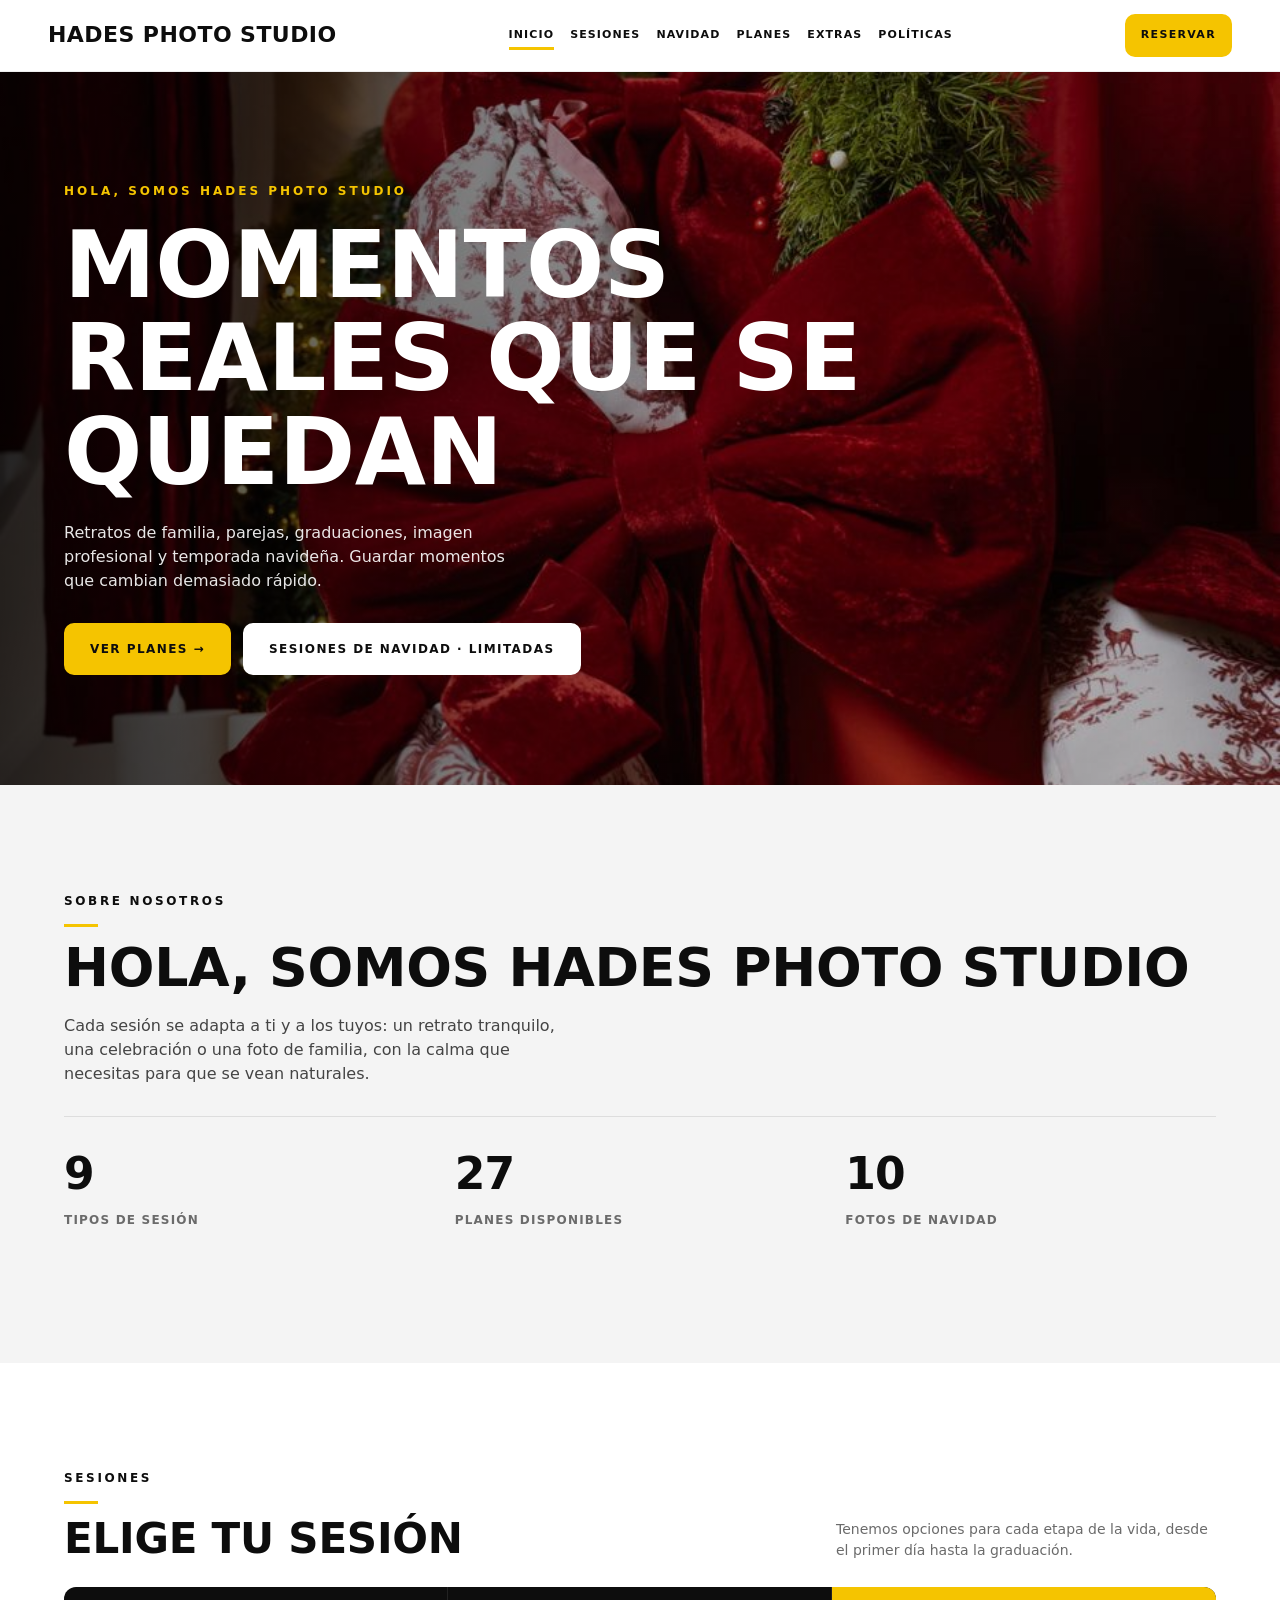
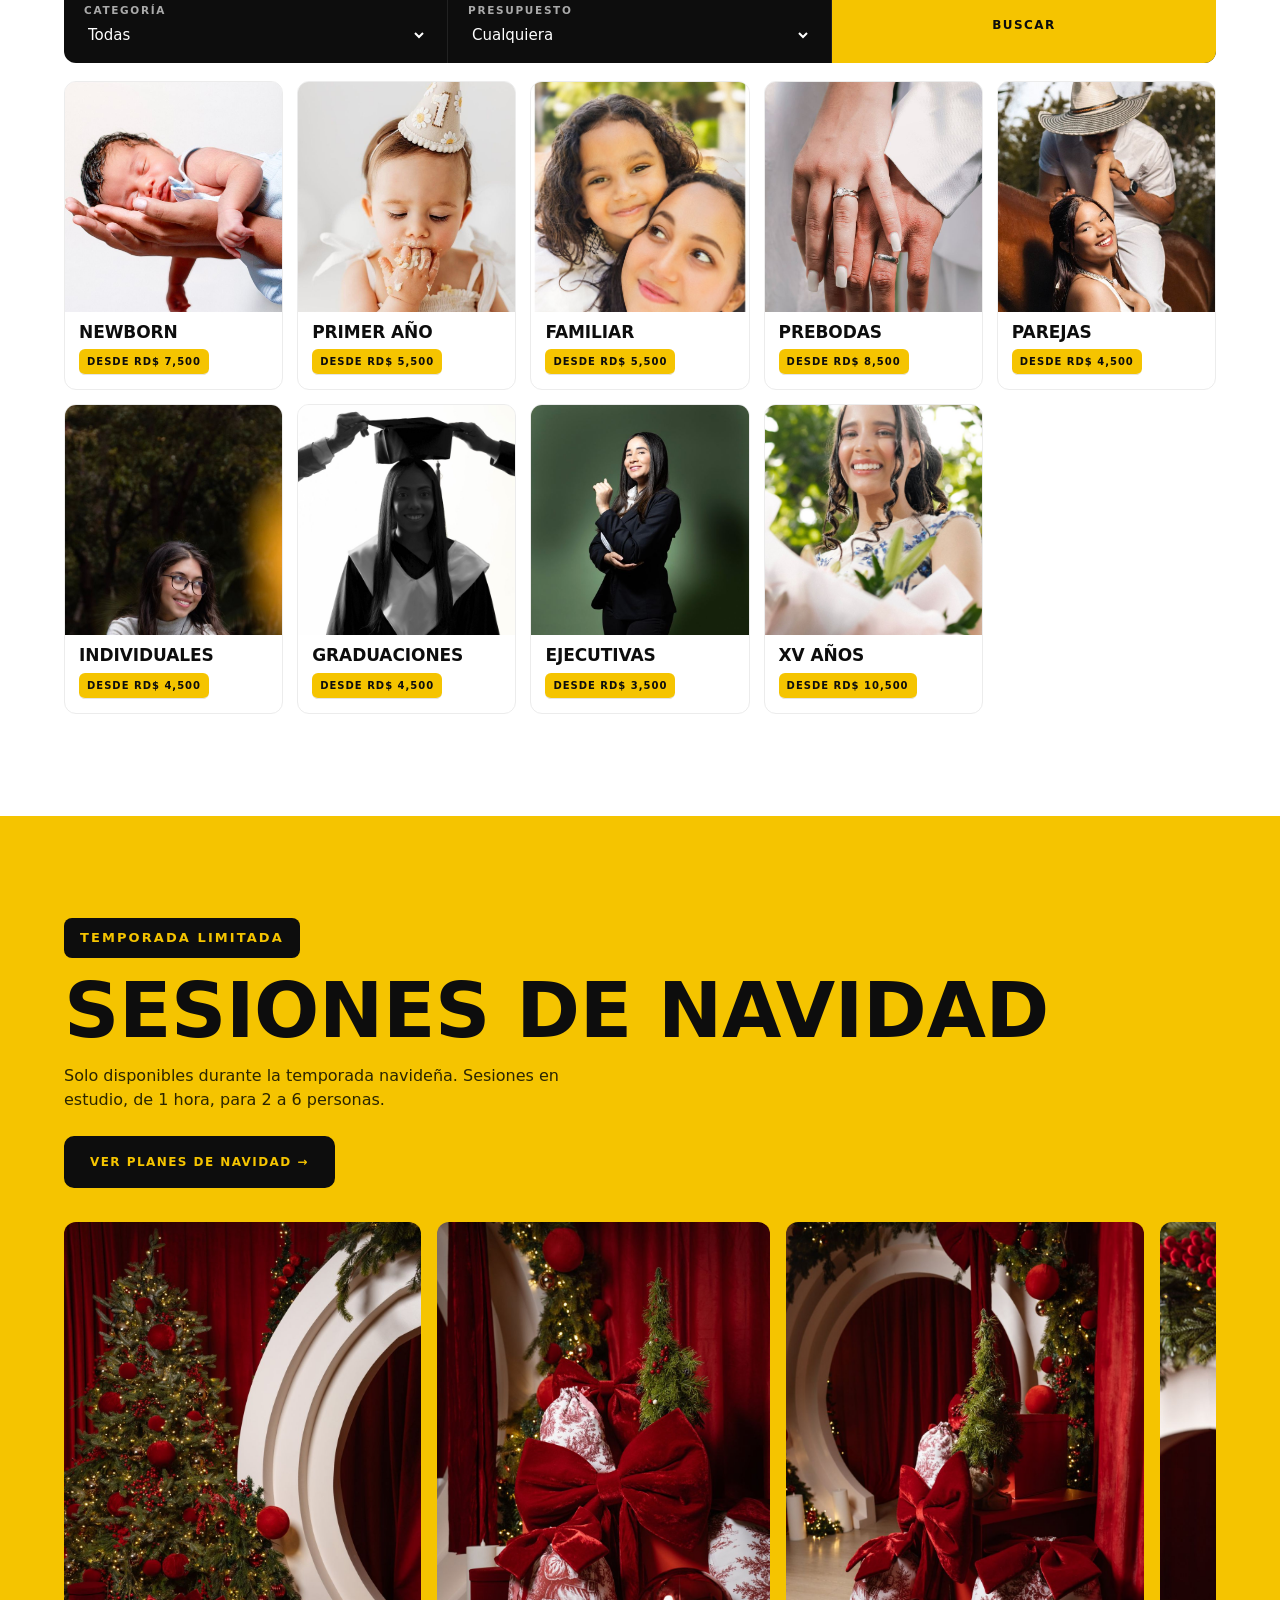
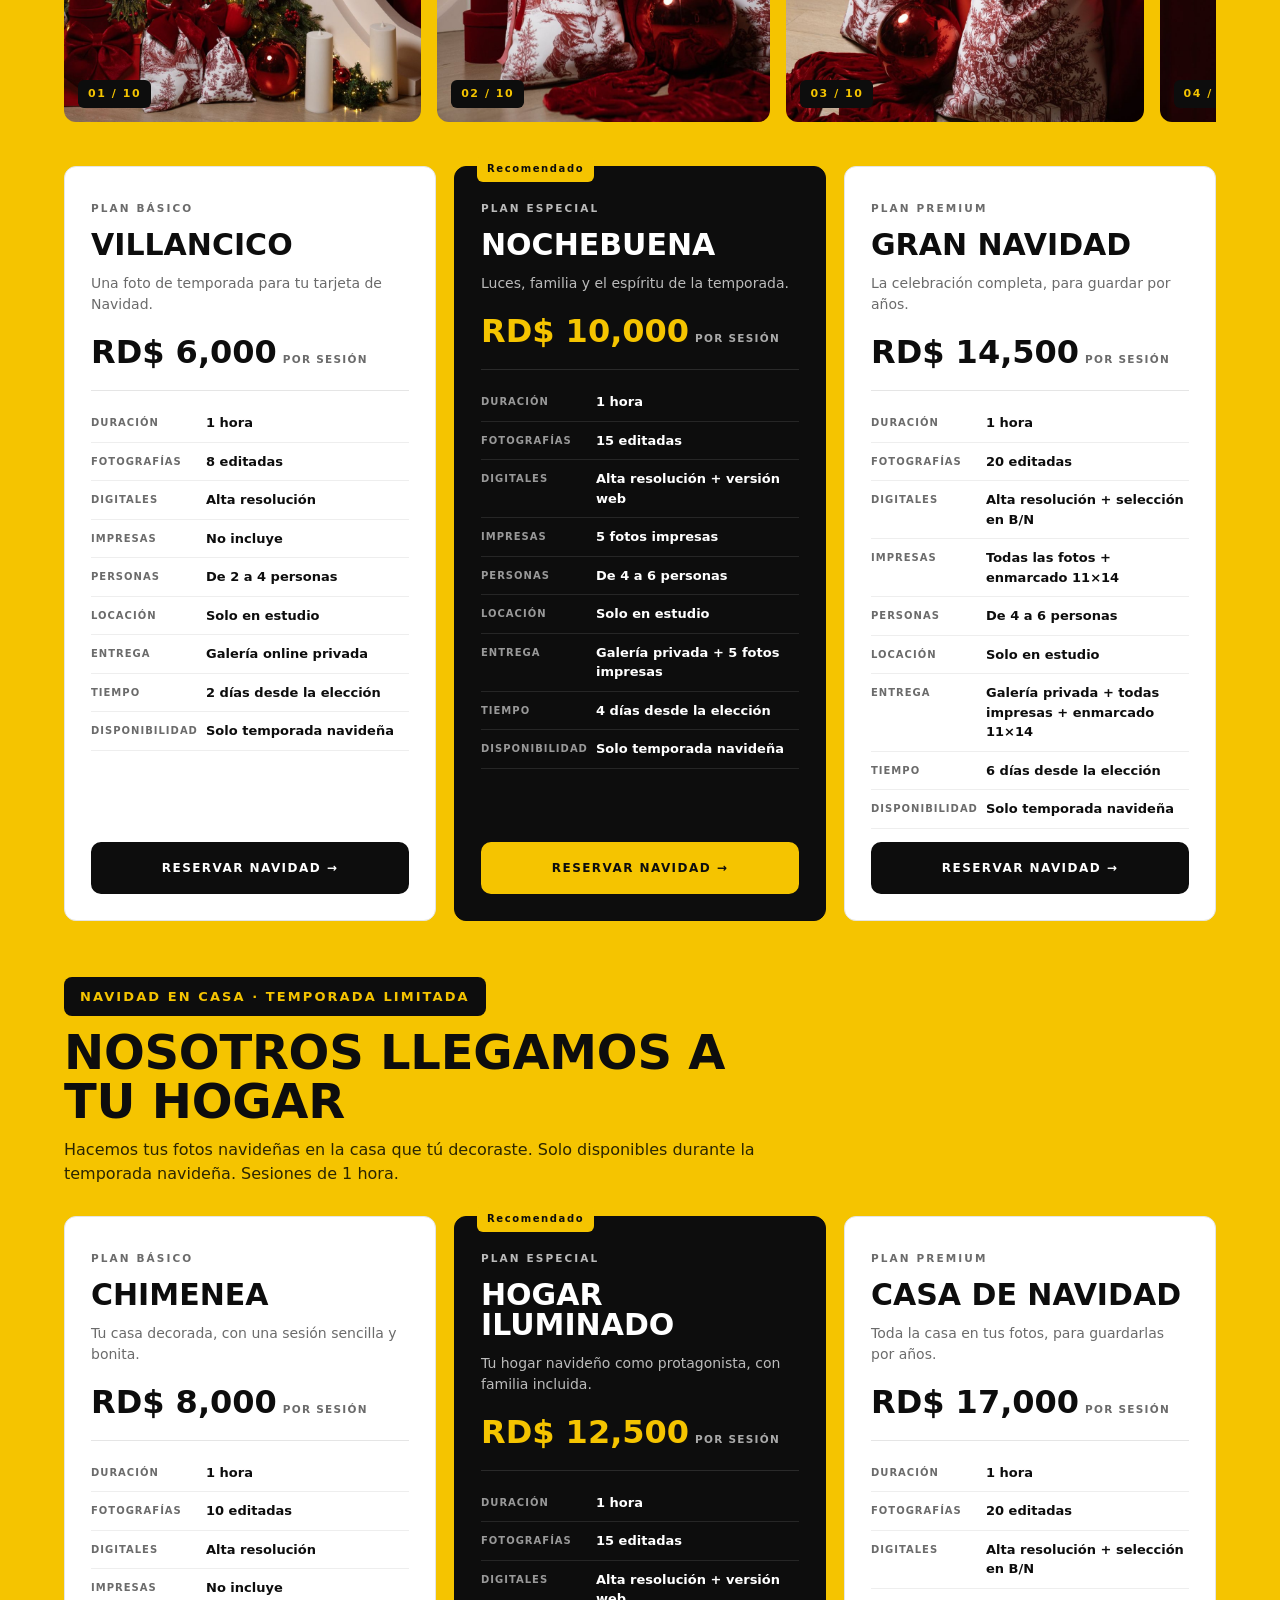
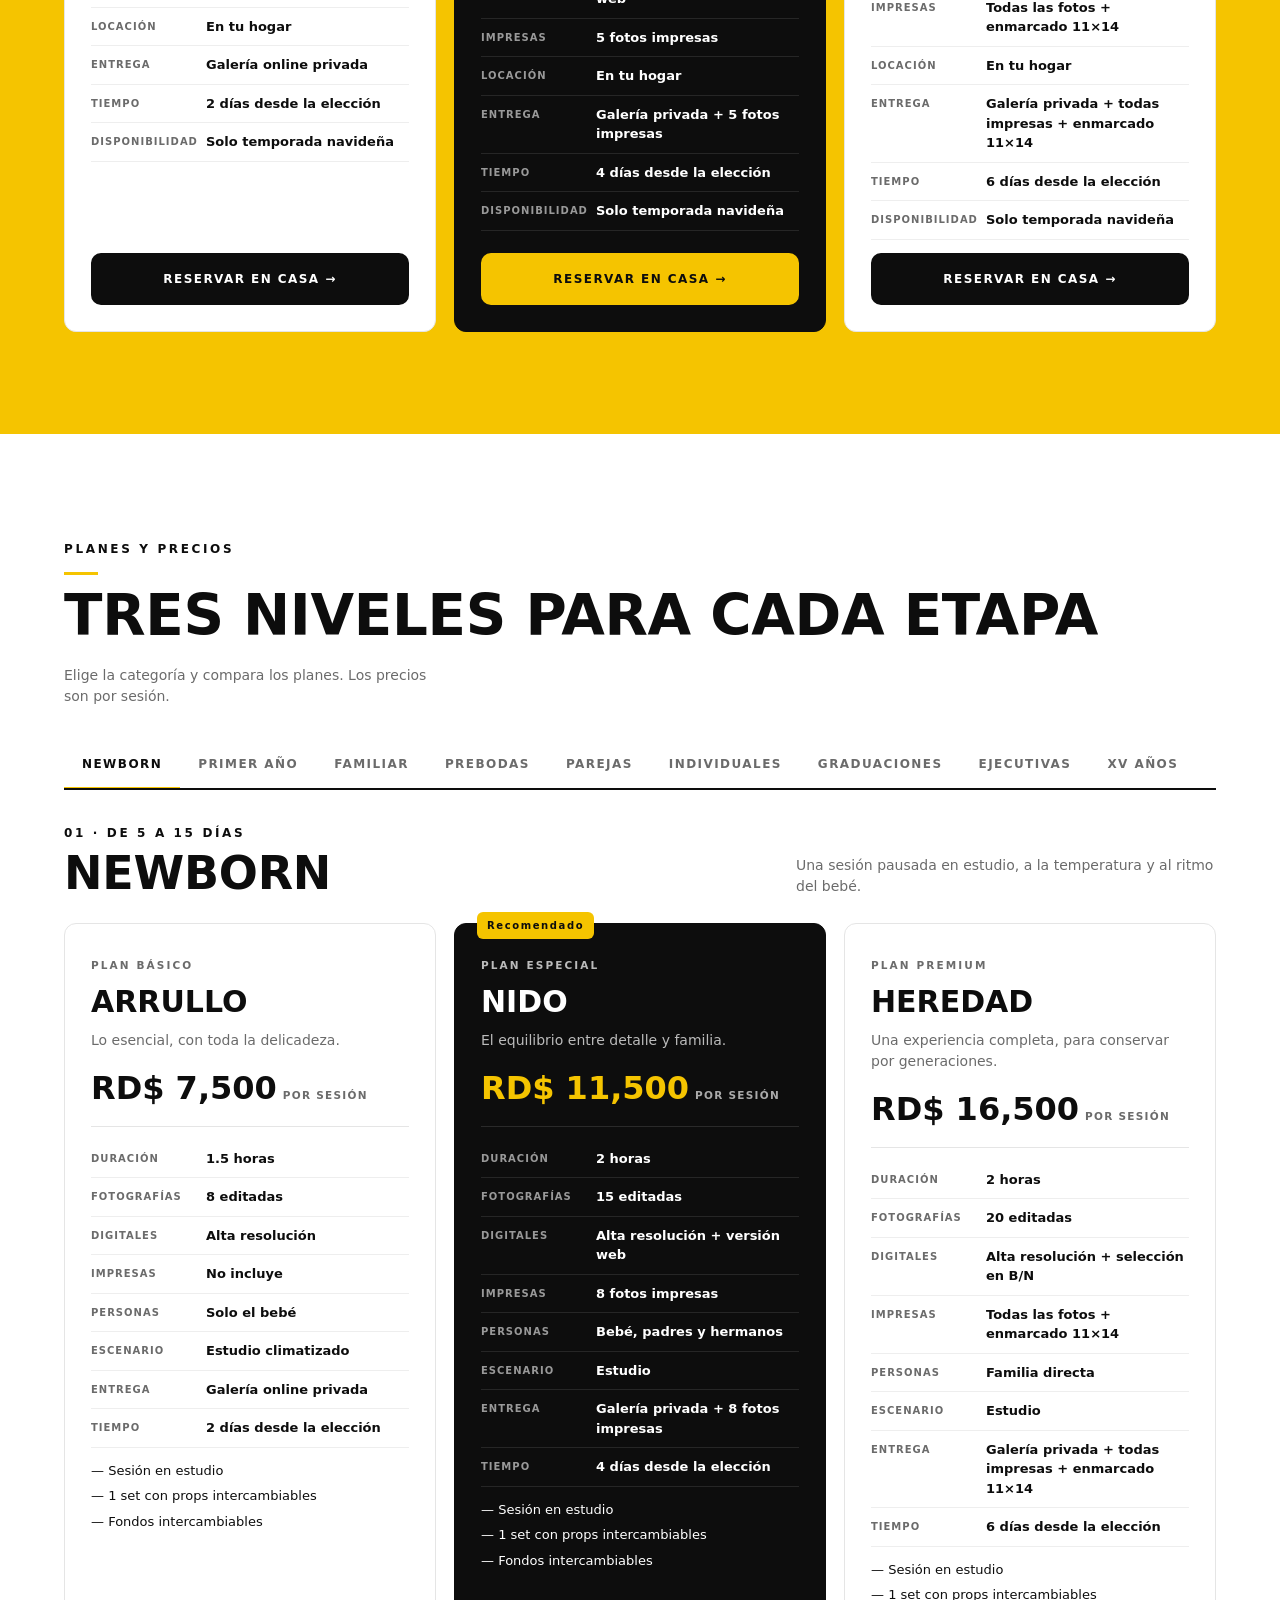
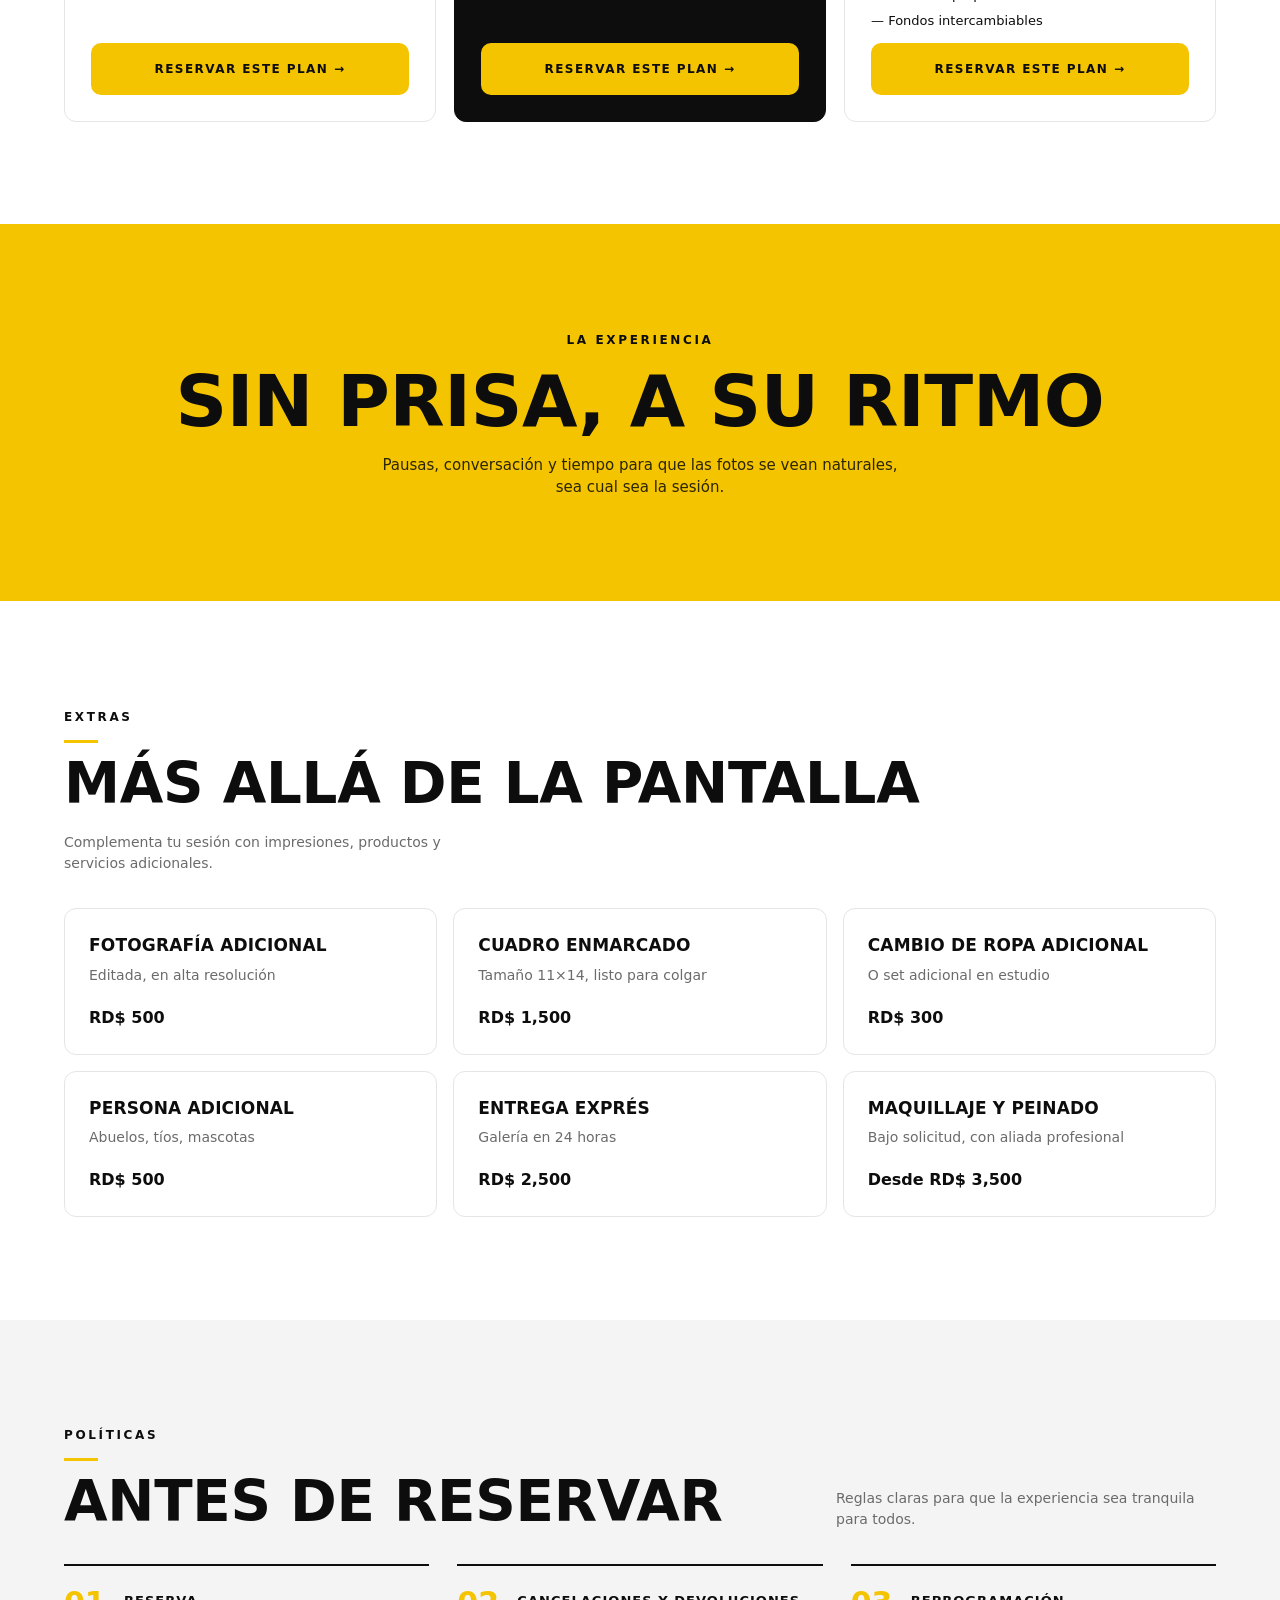
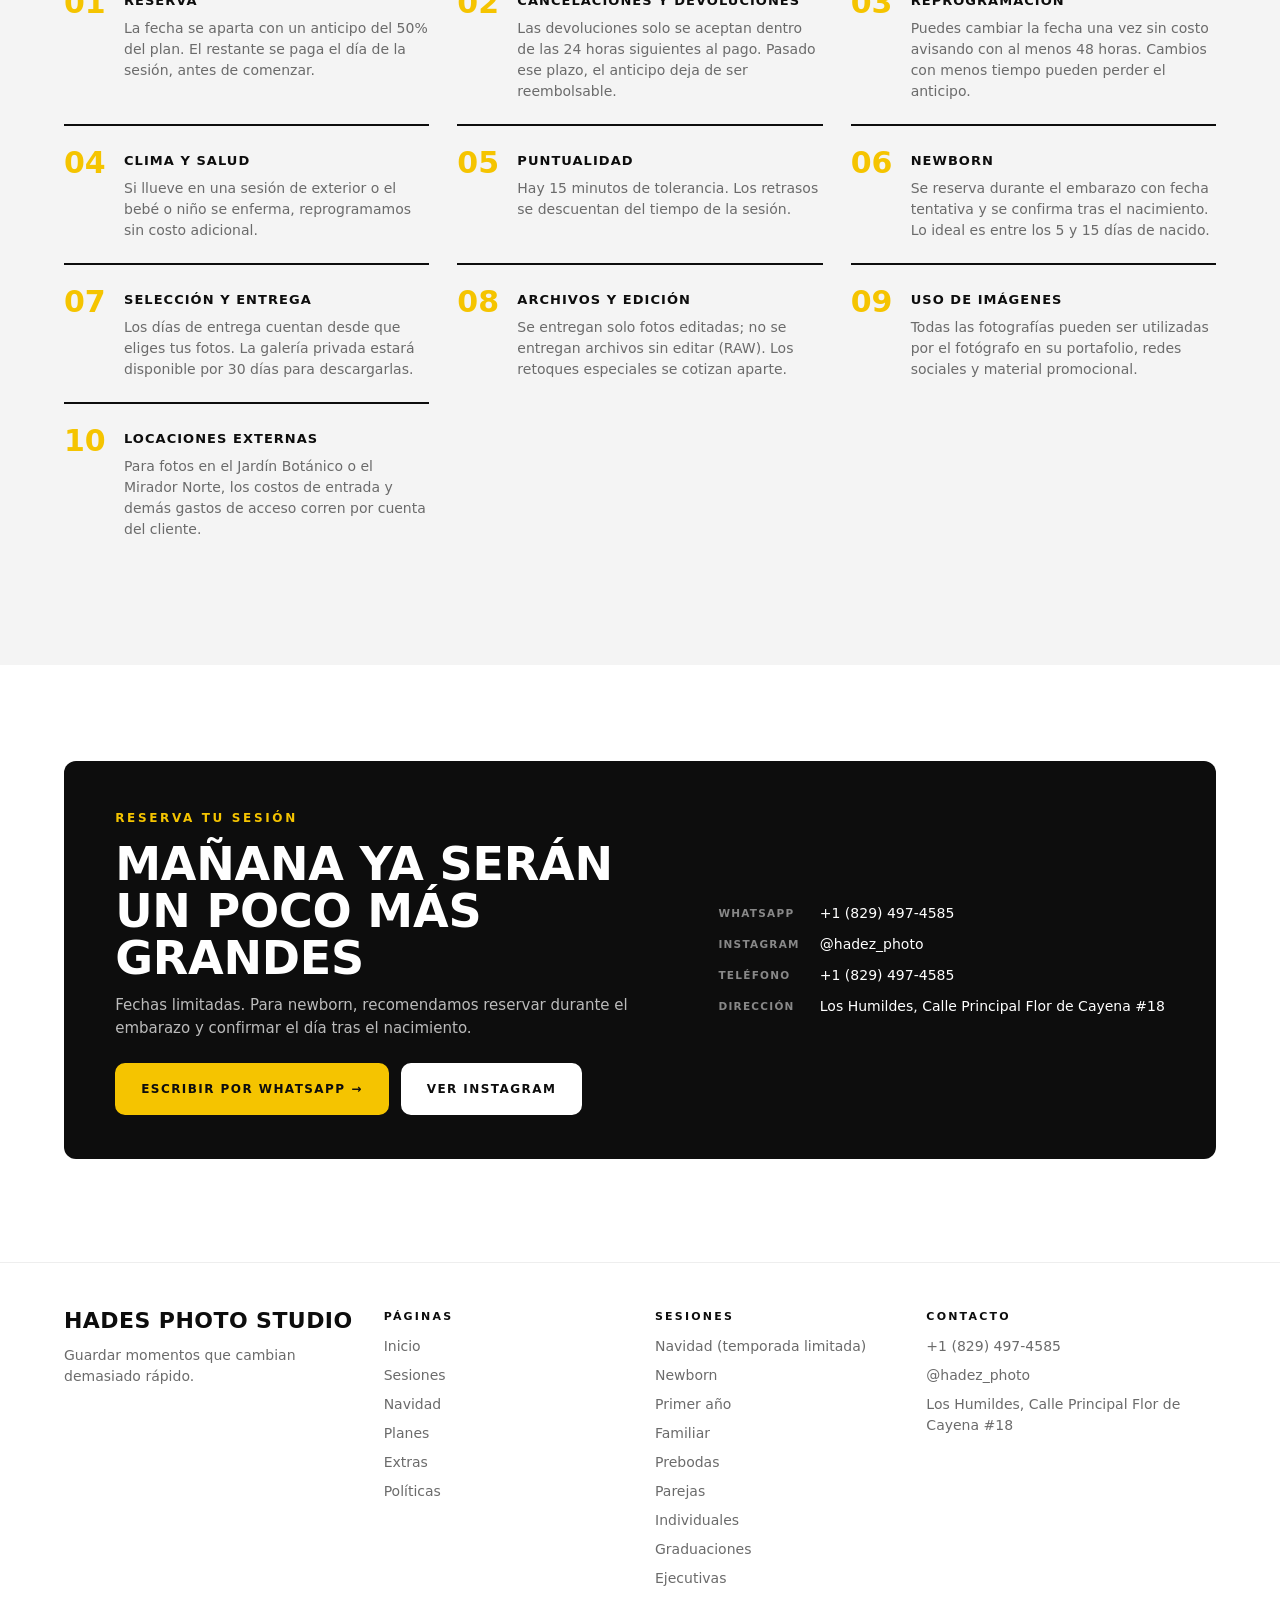
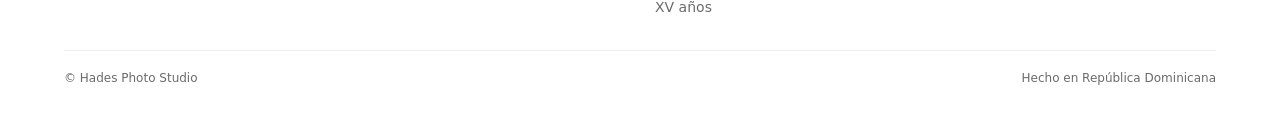
==== index.html @ 875617bf "Add files via upload" ====
<!DOCTYPE html>
<html lang="es"><head>
<meta charset="utf-8">
<meta name="viewport" content="width=device-width, initial-scale=1">
<title>Hades Photo Studio</title>
<style>
*{box-sizing:border-box;margin:0;padding:0}
html{scroll-behavior:smooth}
:root{--y:#F5C400;--k:#0d0d0d;--g:#f4f4f4;--m:#6b6b6b}
body{font-family:Jost,system-ui,sans-serif;color:var(--k);background:#fff;line-height:1.5;-webkit-font-smoothing:antialiased}
a{color:inherit;text-decoration:none}
button,select{font:inherit}
[hidden]{display:none!important}
h1,h2,h3,h4{font-weight:700;text-transform:uppercase;letter-spacing:-.005em;line-height:1.02}
section{padding:clamp(56px,8vw,104px) clamp(20px,5vw,72px)}
.wrap{max-width:1320px;margin:0 auto}
.eyebrow{font-size:12px;letter-spacing:.22em;text-transform:uppercase;font-weight:600}
.yline{display:block;width:34px;height:3px;background:var(--y);margin:12px 0 0}
.btn{display:inline-flex;align-items:center;gap:10px;padding:15px 24px;font-size:12px;font-weight:700;letter-spacing:.12em;text-transform:uppercase;border:2px solid var(--k);border-radius:10px;cursor:pointer;background:transparent}
.btn-y{background:var(--y);border-color:var(--y);color:var(--k)}
.btn-y:hover{background:var(--k);border-color:var(--k);color:#fff}
.btn-w{background:#fff;color:var(--k);border-color:#fff}
.btn-w:hover{background:var(--y);border-color:var(--y)}
.btn-k:hover{background:var(--y);border-color:var(--y);color:var(--k)}
.linkarrow{font-size:12px;font-weight:700;letter-spacing:.12em;text-transform:uppercase;display:inline-flex;gap:8px;align-items:center}
.linkarrow:hover{color:#b38f00}
.arrow-dot{display:inline-grid;place-items:center;width:28px;height:28px;background:var(--y);border-radius:50%;font-size:14px;color:var(--k)}

/* header */
.top{position:sticky;top:0;z-index:40;background:#fff;display:flex;align-items:center;justify-content:space-between;gap:24px;padding:14px clamp(20px,4vw,48px);border-bottom:1px solid #eee}
.logo{display:flex;flex-direction:column;line-height:.95;font-weight:800;font-size:30px;letter-spacing:.02em}
.logo small{font-size:10px;letter-spacing:.32em;font-weight:500;margin-top:4px}
.top nav{display:flex;gap:26px;font-size:12px;letter-spacing:.12em;text-transform:uppercase;font-weight:600}
.top nav a{position:relative;padding:6px 0}
.top nav a:hover{color:#8a6e00}
.top nav a.on:after{content:"";position:absolute;left:0;right:0;bottom:0;height:3px;background:var(--y)}
.tools{display:flex;align-items:center;gap:16px;font-size:16px}
.tools a{width:22px;text-align:center}
.tools .btn{padding:11px 16px;font-size:11px}

/* hero */
.hero{position:relative;min-height:640px;color:#fff;display:flex;align-items:center;padding:0;max-width:none;background:#222}
.hero:before{content:"";position:absolute;inset:0;background:linear-gradient(90deg,rgba(0,0,0,.78) 0%,rgba(0,0,0,.35) 55%,rgba(0,0,0,.15) 100%)}
.hero-in{position:relative;max-width:1320px;margin:0 auto;padding:clamp(60px,9vw,110px) clamp(20px,5vw,72px);width:100%}
.hero .hey{font-size:12px;letter-spacing:.25em;text-transform:uppercase;font-weight:600;color:var(--y)}
.hero h1{font-size:clamp(46px,7.2vw,104px);margin:18px 0 22px;max-width:900px;font-weight:800}
.hero p.lead{max-width:460px;font-size:16px;opacity:.9}
.hero .ctas{display:flex;gap:12px;margin-top:30px;flex-wrap:wrap}
.hero .side{position:absolute;right:clamp(20px,4vw,48px);bottom:40px;font-size:11px;letter-spacing:.22em;text-transform:uppercase;text-align:right;font-weight:600}
.hero .side b{display:block;font-size:14px;letter-spacing:.06em;margin-top:6px;color:var(--y)}

/* tiles */
.tiles-head{display:flex;justify-content:space-between;align-items:flex-end;gap:20px;margin-bottom:26px;flex-wrap:wrap}
.tiles-head h2{font-size:clamp(28px,3.4vw,42px)}
.tiles{display:grid;grid-template-columns:repeat(6,1fr);gap:10px}
.tile{position:relative;height:310px;border-radius:4px;overflow:hidden;color:#fff;display:flex;flex-direction:column;justify-content:flex-end;padding:16px;background-color:#222}
.tile:before{content:"";position:absolute;inset:0;background:linear-gradient(180deg,rgba(0,0,0,0) 40%,rgba(0,0,0,.85) 100%);transition:.3s}
.tile span,.tile small{position:relative}
.tile b{font-size:14px;letter-spacing:.14em;text-transform:uppercase;font-weight:700}
.tile small{font-size:11px;letter-spacing:.08em;color:var(--y);margin-top:4px;text-transform:uppercase;font-weight:600}
.tile:hover .vimg-zoom{transform:scale(1.04)}

/* about */
.about{background:var(--g);max-width:none}
.about .wrap{display:grid;grid-template-columns:1fr 1fr;gap:clamp(30px,6vw,80px);align-items:center}
.collage{position:relative;height:500px}
.collage .c1{position:absolute;left:0;top:0;width:68%;height:72%;border-radius:4px;background-size:cover;background-position:center}
.collage .c2{position:absolute;right:0;bottom:0;width:48%;height:52%;border-radius:4px;background-size:cover;background-position:center;border:8px solid var(--g)}
.about h2{font-size:clamp(34px,4.2vw,56px);margin:14px 0 18px}
.about p{color:#444;max-width:520px}
.stats{display:grid;grid-template-columns:repeat(3,1fr);gap:20px;margin:30px 0;padding-top:24px;border-top:1px solid #ddd}
.stats b{display:block;font-size:44px;font-weight:800;letter-spacing:-.02em}
.stats span{font-size:12px;letter-spacing:.1em;text-transform:uppercase;color:var(--m);font-weight:600}

/* sessions */
.cards{display:grid;grid-template-columns:repeat(3,1fr);gap:18px}
.card{background:#fff;border:1px solid #ececec;border-radius:12px;overflow:hidden;display:flex;flex-direction:column}
.card-img{position:relative;height:300px;background-size:cover;background-position:center}
.card-img .tag{position:absolute;left:14px;top:14px;background:#fff;font-size:10px;letter-spacing:.16em;text-transform:uppercase;font-weight:700;padding:6px 10px;border-radius:6px}
.card-img .price{position:absolute;left:14px;bottom:14px;background:var(--y);font-size:11px;letter-spacing:.1em;text-transform:uppercase;font-weight:700;padding:7px 12px;border-radius:6px}
.card-body{padding:20px 20px 22px;display:flex;flex-direction:column;gap:10px}
.card-body h3{font-size:22px}
.card-body p{font-size:14px;color:var(--m);min-height:60px}
.finder{display:grid;grid-template-columns:repeat(3,1fr) auto;background:var(--k);color:#fff;border-radius:12px;margin-bottom:26px;overflow:hidden}
.finder label{display:flex;flex-direction:column;gap:4px;padding:16px 20px;font-size:10.5px;letter-spacing:.16em;text-transform:uppercase;color:#aaa;border-right:1px solid #222;font-weight:600}
.finder select{border:0;background:transparent;color:#fff;font-size:15px;letter-spacing:0;text-transform:none;outline:none;cursor:pointer;padding:2px 0;font-weight:500}
.finder select option{color:#000}
.finder .go{background:var(--y);color:var(--k);border:0;padding:0 36px;font-weight:700;letter-spacing:.12em;text-transform:uppercase;font-size:12px;cursor:pointer}
.finder .go:hover{background:#fff}
.noRes{margin-top:18px;color:var(--m)}

/* navidad */
.nav-sec{background:var(--k);color:#fff;max-width:none}
.nav-sec .wrap{max-width:1320px}
.nav-head{display:flex;justify-content:space-between;align-items:flex-end;gap:20px;flex-wrap:wrap;margin-bottom:34px}
.nav-head h2{font-size:clamp(34px,4.4vw,58px);margin-top:12px}
.badge-season{display:inline-block;background:var(--y);color:var(--k);font-weight:800;text-transform:uppercase;letter-spacing:.12em;font-size:12px;padding:8px 14px;border-radius:6px}
.nav-head p{color:#bbb;max-width:360px;font-size:14px}
.slider{display:flex;gap:16px;overflow-x:auto;scroll-snap-type:x mandatory;scrollbar-width:thin;padding-bottom:14px}
.slide{flex:none;width:min(78vw,620px);height:clamp(340px,48vw,500px);border-radius:12px;position:relative;background-size:cover;background-position:center;scroll-snap-align:start;background-color:#222}
.slide figcaption{position:absolute;left:14px;bottom:14px;background:var(--y);color:var(--k);font-size:11px;font-weight:700;letter-spacing:.14em;padding:6px 10px;border-radius:6px}

/* plans */
.tabs{display:flex;gap:0;overflow-x:auto;scrollbar-width:none;border-bottom:2px solid var(--k);margin-bottom:34px}
.tab{flex:none;background:transparent;border:0;padding:14px 18px;font-size:12px;font-weight:700;letter-spacing:.12em;text-transform:uppercase;cursor:pointer;color:var(--m);border-bottom:3px solid transparent;margin-bottom:-2px}
.tab:hover{color:var(--k)}
.tab.active{color:var(--k);border-bottom-color:var(--y)}
.panel{display:none;flex-direction:column;gap:26px}
.panel.active{display:flex}
.panel-head{display:flex;justify-content:space-between;align-items:flex-end;gap:20px;flex-wrap:wrap}
.panel-head h3{font-size:clamp(30px,3.6vw,46px);margin-top:8px}
.panel-head p{max-width:420px;color:var(--m);font-size:14px}
.plans{display:grid;grid-template-columns:repeat(3,1fr);gap:18px}
.plan{position:relative;background:#fff;border:1px solid #e5e5e5;border-radius:12px;padding:34px 26px 26px;display:flex;flex-direction:column;gap:13px}
.plan.featured{background:var(--k);color:#fff;border-color:var(--k)}
.reco{position:absolute;top:-12px;left:22px;background:var(--y);color:var(--k);font-size:10px;font-weight:800;letter-spacing:.16em;padding:6px 10px;border-radius:6px}
.tier{font-size:10.5px;letter-spacing:.2em;color:var(--m);font-weight:700;text-transform:uppercase}
.plan.featured .tier,.plan.featured .lead{color:#bbb}
.pname{font-size:30px;font-weight:800;text-transform:uppercase;line-height:1}
.lead{font-size:14px;color:var(--m)}
.price{font-size:32px;font-weight:800;padding-bottom:14px;border-bottom:1px solid #e5e5e5}
.price small{font-size:10.5px;letter-spacing:.12em;font-weight:600;color:var(--m);margin-left:6px;text-transform:uppercase}
.plan.featured .price{border-color:#2a2a2a}
.plan.featured .price small{color:#aaa}
.plan.featured .price{color:var(--y)}
.rows{display:flex;flex-direction:column}
.row{display:grid;grid-template-columns:105px 1fr;gap:10px;padding:9px 0;border-bottom:1px solid #eee;font-size:13px}
.row span{text-transform:uppercase;letter-spacing:.1em;font-size:10px;color:var(--m);padding-top:2px;font-weight:600}
.plan.featured .row{border-color:#262626}
.plan.featured .row span{color:#999}
.extras{list-style:none;font-size:13px;display:flex;flex-direction:column;gap:6px}
.extras li:before{content:"— "}
.btn-plan{margin-top:auto;justify-content:center}
.plan.featured .btn-plan{background:var(--y);border-color:var(--y);color:var(--k)}

/* extras, policies */
.sec-title{display:flex;justify-content:space-between;align-items:flex-end;gap:20px;flex-wrap:wrap;margin-bottom:34px}
.sec-title h2{font-size:clamp(34px,4.4vw,58px);margin-top:12px}
.sec-title p{max-width:380px;color:var(--m);font-size:14px}
.extra-grid{display:grid;grid-template-columns:repeat(3,1fr);gap:16px}
.extra{border:1px solid #e5e5e5;border-radius:12px;padding:24px;display:flex;flex-direction:column;gap:6px}
.extra b{font-size:17px;text-transform:uppercase;font-weight:800;letter-spacing:.01em}
.extra span{font-size:14px;color:var(--m)}
.extra em{font-style:normal;margin-top:auto;padding-top:14px;font-weight:800;font-size:16px}
.pols{display:grid;grid-template-columns:repeat(3,1fr);gap:0 28px}
.pol{display:flex;gap:16px;padding:22px 0;border-top:2px solid var(--k)}
.pol>span{font-size:30px;font-weight:800;color:var(--y);min-width:44px;line-height:1}
.pol b{font-size:13px;letter-spacing:.08em;text-transform:uppercase;font-weight:800}
.pol p{font-size:14px;color:var(--m);margin-top:6px}
.sec-off{background:var(--g);max-width:none}

/* experience band */
.band{background:var(--y);max-width:none;text-align:center}
.band h2{font-size:clamp(36px,5.6vw,80px)}
.band p{max-width:520px;margin:16px auto 0;font-size:15px;color:#2b2500}

/* contact & instagram */
.ig{display:grid;grid-template-columns:repeat(5,1fr);gap:8px;padding:0 0 0;max-width:none}
.ig div{height:200px;background-size:cover;background-position:center;border-radius:4px}
.reserve{display:grid;grid-template-columns:1fr auto;gap:30px;align-items:center;background:var(--k);color:#fff;border-radius:12px;padding:44px clamp(24px,4vw,54px);margin-top:-6px}
.reserve h2{font-size:clamp(30px,3.6vw,48px)}
.reserve p{color:#bbb;max-width:520px;margin-top:12px;font-size:15px}
.reserve dl{display:grid;grid-template-columns:auto 1fr;gap:10px 20px;font-size:14px}
.reserve dt{color:#888;text-transform:uppercase;letter-spacing:.12em;font-size:10.5px;font-weight:700;padding-top:3px}
.reserve dd{color:#fff}

/* footer */
footer{background:#fff;border-top:1px solid #eee;padding:48px clamp(20px,5vw,72px) 28px}
footer .cols{max-width:1320px;margin:0 auto;display:grid;grid-template-columns:1.2fr 1fr 1fr 1.2fr;gap:30px}
footer h4{font-size:11px;letter-spacing:.2em;margin-bottom:14px}
footer ul{list-style:none;display:flex;flex-direction:column;gap:8px;font-size:14px;color:var(--m)}
footer ul a:hover{color:var(--k)}
footer .bottom{max-width:1320px;margin:32px auto 0;padding-top:18px;border-top:1px solid #eee;font-size:12px;color:var(--m);display:flex;justify-content:space-between;flex-wrap:wrap;gap:10px}

@media (max-width:1000px){
  .tiles{grid-template-columns:repeat(3,1fr)}
  .about .wrap{grid-template-columns:1fr}
  .cards,.plans,.extra-grid,.pols{grid-template-columns:1fr 1fr}
  .ig{grid-template-columns:repeat(3,1fr)}
  .reserve{grid-template-columns:1fr}
  footer .cols{grid-template-columns:1fr 1fr}
  .top nav{display:none}
}
@media (max-width:640px){
  .tiles,.cards,.plans,.extra-grid,.pols{grid-template-columns:1fr}
  .finder{grid-template-columns:1fr}
  .finder label{border-right:0;border-bottom:1px solid #222}
  .finder .go{padding:18px}
  .hero{min-height:560px}
  .stats{grid-template-columns:1fr 1fr 1fr}
  .stats b{font-size:32px}
  footer .cols{grid-template-columns:1fr}
}
[class*=" img-"],[class^="img-"]{background-size:cover;background-position:center;background-repeat:no-repeat}
.btn{white-space:nowrap}
.hero .lead{color:#fff;opacity:.92}
.top{gap:16px}
.top nav{gap:20px}
.tools{flex:none}
.top nav{gap:16px;font-size:11px;letter-spacing:.1em}
.tools .btn{padding:11px 14px}
.logo{font-size:26px}
@media (max-width:640px){
  .top{flex-wrap:wrap;padding:12px 16px}
  .top nav{display:none}
  .tools{width:100%;justify-content:space-between}
  .tools .btn{padding:10px 14px}
}
@media (max-width:640px){ body{overflow-x:hidden} .tabs{max-width:100%} .wrap{min-width:0} }

/* card layout: labels sit under the photo, photos are not covered */
.card-img{height:300px;background-position:center 12%}
.card-body .tag{display:inline-block;align-self:flex-start;font-size:10px;letter-spacing:.16em;text-transform:uppercase;font-weight:700;color:#8a6e00;background:#fff8d6;padding:5px 9px;border-radius:6px}
.card-body .price{display:inline-block;align-self:flex-start;background:var(--y);font-size:11px;letter-spacing:.1em;text-transform:uppercase;font-weight:700;padding:7px 12px;border-radius:6px;margin-top:2px}
.card-body{gap:8px}
.tile{background-position:center 15%}
.tile[class*=img-]{background-position:center 15%}
.slide{background-position:center 20%}
.hero{background-position:center 25%}
.c1,.c2{background-position:center 15%}
.card-img.img-individuales,.tile.img-individuales,.c2.img-individuales{background-position:center 80%}
.card-img.img-newborn{background-position:center 60%}
.card-img.img-nav1{background-position:center 40%}
.tools a[aria-label]{display:none}
.hero{background-position:center 30%}
.tools .btn{flex:none}
.hero{background-position:center 8%}
.tools a.btn{width:auto}
.hero.img-nav2{background-position:center center}
/* photos show whole, not cropped (old rules kept only where overridden below) */
.card-img{aspect-ratio:4/5;height:auto;background-size:contain;background-color:#f3f3f3;background-position:center}
.card-img.img-nav1{background-size:contain}
.slide{background-size:contain;background-color:#0d0d0d}
.tile{background-size:cover;background-position:center 15%}
/* dedicated Navidad section */
.xmas{background:var(--y);max-width:none;color:var(--k)}
.xmas-top{display:flex;justify-content:space-between;align-items:flex-end;gap:24px;flex-wrap:wrap;margin-bottom:34px}
.xmas-top h2{font-size:clamp(40px,6vw,84px);margin:14px 0 14px}
.xmas-top p{max-width:520px;font-size:16px;color:#2b2500}
.xmas-tag{display:inline-block;background:var(--k);color:var(--y);font-weight:800;letter-spacing:.16em;text-transform:uppercase;font-size:13px;padding:10px 16px;border-radius:8px}
.xmas .slider{margin-bottom:30px}
.xmas .slide{background-color:#0d0d0d}
.xmas .slide figcaption{background:var(--k);color:var(--y)}
.xmas-plans{grid-template-columns:repeat(3,1fr)}
.xmas .plan{background:#fff}
.xmas .plan.featured{background:var(--k);color:#fff}
.xmas .plan .btn-plan{background:var(--k);color:#fff;border-color:var(--k)}
.xmas .plan.featured .btn-plan{background:var(--y);color:var(--k);border-color:var(--y)}
.xmas .btn-k{background:var(--k);color:var(--y);border-color:var(--k)}
.xmas .btn-k:hover{background:#fff;color:var(--k)}
@media (max-width:1000px){.xmas-plans{grid-template-columns:1fr 1fr}}
@media (max-width:640px){.xmas-plans{grid-template-columns:1fr}}

/* each photo uses its own proportions */
.card-img.img-newborn{aspect-ratio:1600/2400;height:auto;background-size:cover;background-position:center;background-color:transparent}
.slide.img-newborn{aspect-ratio:1600/2400;height:clamp(340px,48vw,500px);width:auto;background-size:cover;background-position:center;background-color:#0d0d0d}
.card-img.img-primer{aspect-ratio:736/1104;height:auto;background-size:cover;background-position:center;background-color:transparent}
.slide.img-primer{aspect-ratio:736/1104;height:clamp(340px,48vw,500px);width:auto;background-size:cover;background-position:center;background-color:#0d0d0d}
.card-img.img-familiar{aspect-ratio:1600/2133;height:auto;background-size:cover;background-position:center;background-color:transparent}
.slide.img-familiar{aspect-ratio:1600/2133;height:clamp(340px,48vw,500px);width:auto;background-size:cover;background-position:center;background-color:#0d0d0d}
.card-img.img-prebodas{aspect-ratio:1400/2100;height:auto;background-size:cover;background-position:center;background-color:transparent}
.slide.img-prebodas{aspect-ratio:1400/2100;height:clamp(340px,48vw,500px);width:auto;background-size:cover;background-position:center;background-color:#0d0d0d}
.card-img.img-parejas{aspect-ratio:1400/2489;height:auto;background-size:cover;background-position:center;background-color:transparent}
.slide.img-parejas{aspect-ratio:1400/2489;height:clamp(340px,48vw,500px);width:auto;background-size:cover;background-position:center;background-color:#0d0d0d}
.card-img.img-individuales{aspect-ratio:1400/2488;height:auto;background-size:cover;background-position:center;background-color:transparent}
.slide.img-individuales{aspect-ratio:1400/2488;height:clamp(340px,48vw,500px);width:auto;background-size:cover;background-position:center;background-color:#0d0d0d}
.card-img.img-graduaciones{aspect-ratio:1400/2014;height:auto;background-size:cover;background-position:center;background-color:transparent}
.slide.img-graduaciones{aspect-ratio:1400/2014;height:clamp(340px,48vw,500px);width:auto;background-size:cover;background-position:center;background-color:#0d0d0d}
.card-img.img-ejecutivas{aspect-ratio:1400/2407;height:auto;background-size:cover;background-position:center;background-color:transparent}
.slide.img-ejecutivas{aspect-ratio:1400/2407;height:clamp(340px,48vw,500px);width:auto;background-size:cover;background-position:center;background-color:#0d0d0d}
.card-img.img-nav1{aspect-ratio:1840/2576;height:auto;background-size:cover;background-position:center;background-color:transparent}
.slide.img-nav1{aspect-ratio:1840/2576;height:clamp(340px,48vw,500px);width:auto;background-size:cover;background-position:center;background-color:#0d0d0d}
.card-img.img-nav2{aspect-ratio:1717/2576;height:auto;background-size:cover;background-position:center;background-color:transparent}
.slide.img-nav2{aspect-ratio:1717/2576;height:clamp(340px,48vw,500px);width:auto;background-size:cover;background-position:center;background-color:#0d0d0d}
.card-img.img-nav3{aspect-ratio:1840/2576;height:auto;background-size:cover;background-position:center;background-color:transparent}
.slide.img-nav3{aspect-ratio:1840/2576;height:clamp(340px,48vw,500px);width:auto;background-size:cover;background-position:center;background-color:#0d0d0d}
.card-img.img-nav4{aspect-ratio:1840/2576;height:auto;background-size:cover;background-position:center;background-color:transparent}
.slide.img-nav4{aspect-ratio:1840/2576;height:clamp(340px,48vw,500px);width:auto;background-size:cover;background-position:center;background-color:#0d0d0d}
.card-img.img-nav5{aspect-ratio:1840/2576;height:auto;background-size:cover;background-position:center;background-color:transparent}
.slide.img-nav5{aspect-ratio:1840/2576;height:clamp(340px,48vw,500px);width:auto;background-size:cover;background-position:center;background-color:#0d0d0d}
.card-img.img-nav6{aspect-ratio:2576/1932;height:auto;background-size:cover;background-position:center;background-color:transparent}
.slide.img-nav6{aspect-ratio:2576/1932;height:clamp(340px,48vw,500px);width:auto;background-size:cover;background-position:center;background-color:#0d0d0d}
.card-img.img-nav7{aspect-ratio:1840/2576;height:auto;background-size:cover;background-position:center;background-color:transparent}
.slide.img-nav7{aspect-ratio:1840/2576;height:clamp(340px,48vw,500px);width:auto;background-size:cover;background-position:center;background-color:#0d0d0d}
.card-img.img-nav8{aspect-ratio:1840/2576;height:auto;background-size:cover;background-position:center;background-color:transparent}
.slide.img-nav8{aspect-ratio:1840/2576;height:clamp(340px,48vw,500px);width:auto;background-size:cover;background-position:center;background-color:#0d0d0d}
.card-img.img-nav9{aspect-ratio:1840/2576;height:auto;background-size:cover;background-position:center;background-color:transparent}
.slide.img-nav9{aspect-ratio:1840/2576;height:clamp(340px,48vw,500px);width:auto;background-size:cover;background-position:center;background-color:#0d0d0d}
.card-img.img-nav10{aspect-ratio:1840/2576;height:auto;background-size:cover;background-position:center;background-color:transparent}
.slide.img-nav10{aspect-ratio:1840/2576;height:clamp(340px,48vw,500px);width:auto;background-size:cover;background-position:center;background-color:#0d0d0d}
.card-img.img-nav1,.card-img.img-nav2{background-size:cover}
.slide{flex:none}
/* all session cards share one image height so text lines up; each photo keeps its face in frame */
.cards .card-img{aspect-ratio:auto!important;height:440px!important;background-size:cover!important;background-color:#f1f1f1}
.card-img.img-newborn{background-position:center 40%!important}
.card-img.img-primer{background-position:center 30%!important}
.card-img.img-familiar{background-position:center 12%!important}
.card-img.img-prebodas{background-position:center 40%!important}
.card-img.img-parejas{background-position:center 14%!important}
.card-img.img-individuales{background-position:center 8%!important}
.card-img.img-graduaciones{background-position:center 6%!important}
.card-img.img-ejecutivas{background-position:center 4%!important}
.cards .card-body{flex:1}
.cards .card-body .linkarrow{margin-top:auto;padding-top:6px}
.cards .card-body p{min-height:0}
.logo{flex-direction:row;font-size:22px;letter-spacing:.02em;white-space:nowrap}
.hero .hey{white-space:nowrap}

.casa-head{margin:56px 0 30px;display:flex;flex-direction:column;gap:12px;align-items:flex-start;max-width:720px}
.casa-head h3{font-size:clamp(30px,4vw,48px);color:var(--k)}
.casa-head p{font-size:16px;color:#2b2500}
/* XV años: photo keeps its own proportions, text beside it */
.xv{max-width:none;padding:clamp(56px,8vw,104px) 0}
.xv .wrap{max-width:1320px}
.xv-top{display:grid;grid-template-columns:minmax(0,440px) minmax(0,1fr);gap:clamp(28px,5vw,72px);align-items:center;margin-bottom:48px}
.xv-photo{width:100%;aspect-ratio:1717/2576;border-radius:12px;background-size:cover;background-position:center 15%}
.xv-text{display:flex;flex-direction:column;gap:18px;align-items:flex-start}
.xv-text h2{font-size:clamp(40px,5.4vw,76px)}
.xv-text p{font-size:17px;color:#444;max-width:520px}
.xv-note{font-size:14px!important;color:var(--m)!important}
.xv-plans{grid-template-columns:repeat(3,1fr)}
@media (max-width:1000px){.xv-top{grid-template-columns:1fr}.xv-photo{max-width:440px}.xv-plans{grid-template-columns:1fr 1fr}}
@media (max-width:640px){.xv-plans{grid-template-columns:1fr}}

/* Graduaciones: new photo, same frame as the others */
.card-img.img-grad2{aspect-ratio:auto!important;height:440px!important;background-size:cover!important;background-position:center 20%!important}
.tile.img-grad2{background-position:center 20%}
/* plans as one comparison table: each feature is written once */
.cmp-wrap{overflow-x:auto;-webkit-overflow-scrolling:touch;border:1px solid #e5e5e5;border-radius:14px;background:#fff}
table.cmp{width:100%;border-collapse:collapse;min-width:640px}
table.cmp th,table.cmp td{padding:14px 16px;border-bottom:1px solid #eee;text-align:left;vertical-align:top;font-size:14px;font-weight:600}
table.cmp thead th{vertical-align:bottom;padding:20px 16px;font-weight:600}
table.cmp thead th.corner{width:150px}
table.cmp tbody th{font-size:11px;letter-spacing:.1em;text-transform:uppercase;color:var(--m);font-weight:700;background:#fff;position:sticky;left:0;z-index:1;width:150px}
table.cmp .tier{font-size:10.5px;letter-spacing:.18em;color:var(--m);font-weight:700;text-transform:uppercase}
table.cmp .pname{font-size:22px;font-weight:800;text-transform:uppercase;line-height:1.05;margin-top:4px}
table.cmp .price{font-size:20px;font-weight:800;margin-top:8px}
table.cmp .price small{font-size:10px;letter-spacing:.1em;color:var(--m);margin-left:4px;text-transform:uppercase;font-weight:600}
table.cmp th.hl,table.cmp td.hl{background:var(--k);color:#fff}
table.cmp th.hl .tier,table.cmp th.hl .price small{color:#bbb}
table.cmp th.hl .price{color:var(--y)}
table.cmp tbody th.hl{background:#fff;color:var(--m)}
table.cmp tfoot td{border-bottom:0;padding:18px 16px}
table.cmp tfoot td .btn-plan{width:100%;justify-content:center;padding:13px 10px;font-size:11px}
table.cmp td.hl .btn-y{background:var(--y);color:var(--k);border-color:var(--y)}
table.cmp td.hl .btn-k{background:var(--y);color:var(--k);border-color:var(--y)}
table.cmp [hidden]{display:none!important}
/* plans as one comparison table: each feature is written once */
.cmp-wrap{overflow-x:auto;-webkit-overflow-scrolling:touch;border:1px solid #e5e5e5;border-radius:14px;background:#fff}
table.cmp{width:100%;border-collapse:collapse;min-width:640px}
table.cmp th,table.cmp td{padding:14px 16px;border-bottom:1px solid #eee;text-align:left;vertical-align:top;font-size:14px;font-weight:600}
table.cmp thead th{vertical-align:bottom;padding:20px 16px}
table.cmp thead th.corner{width:150px}
table.cmp tbody th{font-size:11px;letter-spacing:.1em;text-transform:uppercase;color:var(--m);font-weight:700;background:#fff;position:sticky;left:0;z-index:1;width:150px}
table.cmp .tier{font-size:10.5px;letter-spacing:.18em;color:var(--m);font-weight:700;text-transform:uppercase}
table.cmp .pname{font-size:22px;font-weight:800;text-transform:uppercase;line-height:1.05;margin-top:4px}
table.cmp .price{font-size:20px;font-weight:800;margin-top:8px}
table.cmp .price small{font-size:10px;letter-spacing:.1em;color:var(--m);margin-left:4px;text-transform:uppercase;font-weight:600}
table.cmp th.hl,table.cmp td.hl{background:var(--k);color:#fff}
table.cmp th.hl .tier,table.cmp th.hl .price small{color:#bbb}
table.cmp th.hl .price{color:var(--y)}
table.cmp tbody th.hl{background:#fff;color:var(--m)}
table.cmp tfoot td{border-bottom:0;padding:18px 16px}
table.cmp tfoot td .btn-plan{width:100%;justify-content:center;padding:13px 10px;font-size:11px}
table.cmp [hidden]{display:none!important}
table.cmp th .reco{display:inline-block;background:var(--y);color:var(--k);font-size:9.5px;letter-spacing:.16em;font-weight:800;text-transform:uppercase;padding:5px 8px;border-radius:6px;margin-bottom:8px}
@media (max-width:640px){
  .cards .card-img{height:320px!important}
  .tile{height:240px}
  .tiles{grid-template-columns:repeat(2,1fr)!important}
  .hero h1{font-size:44px}
  .xv-text h2,.nav-head h2,.sec-title h2,.xmas-top h2{font-size:36px}
  .slide{width:82vw}
  .xv-top{gap:20px}
  section{padding-left:18px;padding-right:18px}
  table.cmp th,table.cmp td{padding:12px 12px}
}

/* ===== mobile fixes: no edge-to-edge text, photos keep their proportions ===== */
@media (max-width:640px){
  section,.xv,.about,.explore,.nav-sec,.xmas,.band,.sec-off{padding-left:18px!important;padding-right:18px!important}
  .wrap{padding:0}
  .top{padding:10px 16px}
  .logo{font-size:18px!important}
  .tools .btn{padding:9px 12px;font-size:10px}
  .hero-in{padding:56px 18px 40px}
  .hero h1{font-size:40px}
  .hero p.lead{font-size:15px}
  .hero .ctas .btn{font-size:11px;padding:13px 16px}
  .explore .tiles{gap:8px}
  .tile{height:220px;padding:12px}
  .tile b{font-size:12px}
  .about .wrap{gap:26px}
  .collage{height:auto!important;display:grid!important;grid-template-columns:1fr 1fr;gap:10px}
  .collage .c1,.collage .c2{position:static!important;width:100%!important;height:auto!important;border:0!important;aspect-ratio:1400/2489;background-size:cover}
  .collage .c2{aspect-ratio:1400/2014}
  .about h2{font-size:30px}
  .stats{grid-template-columns:1fr 1fr 1fr;gap:12px}
  .stats b{font-size:26px}
  .stats span{font-size:10px}
  .sec-title h2,.tiles-head h2,.xmas-top h2,.nav-head h2,.xv-text h2,.casa-head h3{font-size:30px!important}
  .sec-title,.tiles-head,.nav-head,.panel-head{gap:12px}
  .xv{padding-top:48px!important;padding-bottom:48px!important}
  .xv-text p{font-size:15px}
  .plan{padding:28px 18px 20px}
  .pname{font-size:24px}
  .price{font-size:24px}
  .cards .card-body{padding:16px}
  .cards .card-body h3{font-size:20px}
  .finder label{padding:12px 16px;font-size:10px}
  .slide{width:80vw;height:auto!important}
  table.cmp{min-width:0}
}
@media (max-width:640px){ .cards .card-img.img-newborn{height:auto!important;aspect-ratio:1600/2400!important;background-size:cover!important} }
@media (max-width:640px){ .cards .card-img.img-primer{height:auto!important;aspect-ratio:736/1104!important;background-size:cover!important} }
@media (max-width:640px){ .cards .card-img.img-familiar{height:auto!important;aspect-ratio:1600/2133!important;background-size:cover!important} }
@media (max-width:640px){ .cards .card-img.img-prebodas{height:auto!important;aspect-ratio:1400/2100!important;background-size:cover!important} }
@media (max-width:640px){ .cards .card-img.img-parejas{height:auto!important;aspect-ratio:1400/2489!important;background-size:cover!important} }
@media (max-width:640px){ .cards .card-img.img-individuales{height:auto!important;aspect-ratio:1400/2488!important;background-size:cover!important} }
@media (max-width:640px){ .cards .card-img.img-graduaciones{height:auto!important;aspect-ratio:1400/2014!important;background-size:cover!important} }
@media (max-width:640px){ .cards .card-img.img-ejecutivas{height:auto!important;aspect-ratio:1400/2407!important;background-size:cover!important} }
@media (max-width:640px){ .cards .card-img.img-nav1{height:auto!important;aspect-ratio:1840/2576!important;background-size:cover!important} }
@media (max-width:640px){ .cards .card-img.img-nav2{height:auto!important;aspect-ratio:1717/2576!important;background-size:cover!important} }
@media (max-width:640px){ .cards .card-img.img-nav3{height:auto!important;aspect-ratio:1840/2576!important;background-size:cover!important} }
@media (max-width:640px){ .cards .card-img.img-nav4{height:auto!important;aspect-ratio:1840/2576!important;background-size:cover!important} }
@media (max-width:640px){ .cards .card-img.img-nav5{height:auto!important;aspect-ratio:1840/2576!important;background-size:cover!important} }
@media (max-width:640px){ .cards .card-img.img-nav6{height:auto!important;aspect-ratio:2576/1932!important;background-size:cover!important} }
@media (max-width:640px){ .cards .card-img.img-nav7{height:auto!important;aspect-ratio:1840/2576!important;background-size:cover!important} }
@media (max-width:640px){ .cards .card-img.img-nav8{height:auto!important;aspect-ratio:1840/2576!important;background-size:cover!important} }
@media (max-width:640px){ .cards .card-img.img-nav9{height:auto!important;aspect-ratio:1840/2576!important;background-size:cover!important} }
@media (max-width:640px){ .cards .card-img.img-nav10{height:auto!important;aspect-ratio:1840/2576!important;background-size:cover!important} }
@media (max-width:640px){
  .collage{grid-template-columns:minmax(0,1fr) minmax(0,1fr)!important}
  .collage .c1,.collage .c2{min-width:0;margin:0!important;transform:none!important}
}
/* ===== phone: smaller type so the whole page reads at a glance ===== */
@media (max-width:640px){
  html{font-size:13px}
  body{font-size:13px;line-height:1.45}
  section{padding-top:40px!important;padding-bottom:40px!important}
  .xv{padding-top:40px!important;padding-bottom:40px!important}
  .top nav{display:none}
  .logo{font-size:15px!important}
  .tools .btn{font-size:9px!important;padding:7px 10px!important}
  .hero-in{padding:40px 16px 30px!important}
  .hero h1{font-size:30px!important;margin:12px 0 14px!important}
  .hero p.lead{font-size:12.5px!important}
  .hero .hey{font-size:9.5px!important;letter-spacing:.18em!important}
  .hero .ctas .btn{font-size:9.5px!important;padding:10px 12px!important}
  .eyebrow{font-size:9.5px!important}
  .tiles-head h2,.sec-title h2,.nav-head h2,.xmas-top h2,.xv-text h2,.casa-head h3,.about h2{font-size:22px!important}
  .xv-text p,.about p,.sec-head p,.sec-title p,.tiles-head p{font-size:12.5px!important}
  .xv-note{font-size:11px!important}
  .tile{height:170px!important}
  .tile b{font-size:10px!important;letter-spacing:.1em!important}
  .tile small{font-size:8.5px!important}
  .stats b{font-size:20px!important}
  .stats span{font-size:8.5px!important}
  .btn{font-size:9.5px!important;padding:11px 14px!important}
  .linkarrow{font-size:9.5px!important}
  .cards .card-body h3{font-size:16px!important}
  .cards .card-body p{font-size:12px!important;min-height:0}
  .card-img .tag,.card-body .tag{font-size:8.5px!important;padding:4px 7px!important}
  .card-body .price{font-size:9px!important;padding:5px 9px!important}
  .card-body{gap:6px!important}
  .finder label{font-size:8.5px!important;padding:10px 12px!important}
  .finder select{font-size:12px!important}
  .finder .go{font-size:10px!important}
  .nav-head p{font-size:12px!important}
  .badge-season{font-size:10px!important;padding:6px 10px!important}
  .xmas-tag{font-size:9.5px!important;padding:6px 10px!important}
  .plan{padding:18px 14px 14px!important;gap:9px!important}
  .plan .tier{font-size:8.5px!important}
  .pname{font-size:17px!important}
  .lead{font-size:11.5px!important}
  .price{font-size:17px!important;padding-bottom:10px!important}
  .price small{font-size:8px!important}
  .row{font-size:11px!important;grid-template-columns:86px 1fr!important;gap:6px!important;padding:6px 0!important}
  .row span{font-size:8px!important}
  .extras{font-size:11px!important}
  .reco{font-size:8px!important;padding:4px 8px!important;top:-10px!important}
  .btn-plan{font-size:9.5px!important;padding:10px!important}
  .tabs .tab,.tab{font-size:9.5px!important;padding:10px 12px!important}
  .panel-head h3{font-size:22px!important}
  .panel-head p{font-size:12px!important}
  .extra b{font-size:13px!important}
  .extra span{font-size:11.5px!important}
  .extra em{font-size:12px!important}
  .pol>span{font-size:20px!important}
  .pol b{font-size:10.5px!important}
  .pol p{font-size:11.5px!important}
  .band h2{font-size:28px!important}
  .band p{font-size:12px!important}
  .reserve{padding:24px 18px!important}
  .reserve h2{font-size:22px!important}
  .reserve p{font-size:12px!important}
  .reserve dl{font-size:11.5px!important}
  .inc b{font-size:16px!important}
  .inc p{font-size:12px!important}
  .xv-cover h2{font-size:28px}
  footer{padding:28px 18px 20px!important}
  footer .cols{gap:18px}
  footer h4{font-size:9.5px!important}
  footer ul{font-size:11.5px!important}
  footer .bottom{font-size:10px!important}
  .slide figcaption{font-size:8.5px!important;padding:4px 7px!important}
  .slide{width:72vw!important}
  .xv-text h2{font-size:24px!important}
}
.swipe-hint{display:none;font-size:12px;letter-spacing:.14em;text-transform:uppercase;font-weight:800;color:var(--k);margin:0 0 10px}
@media (max-width:640px){
  body{zoom:.82}
  .swipe-hint{display:block}
  .slider{margin:0 -18px;padding:0 18px 14px}
  .slide{width:78vw;height:auto!important;box-shadow:0 6px 18px rgba(0,0,0,.18)}
  .slide figcaption{font-size:10px}
}
@media (max-width:640px){ .slider{margin:0!important;padding:0 18px 14px!important;scroll-padding:0 18px} }
/* sessions as a compact catalog */
#cards{grid-template-columns:repeat(auto-fill,minmax(190px,1fr))!important;gap:14px!important}
.card.cat{cursor:pointer;border-radius:12px}
.card.cat .card-img{height:230px!important;aspect-ratio:auto!important}
.card.cat .card-body{padding:12px 14px 14px;gap:6px}
.card.cat .card-body h3{font-size:17px}
.card.cat .price{font-size:10px;padding:5px 8px}
.card.cat:hover{border-color:var(--k)}
.about .wrap{grid-template-columns:1fr!important}
.about .wrap>div{max-width:720px}
@media (max-width:640px){
  #cards{grid-template-columns:repeat(2,1fr)!important;gap:10px!important}
  .card.cat .card-img{height:170px!important}
  .card.cat .card-body h3{font-size:14px}
}
/* phone catalog: keep faces in frame, one clean header row */
@media (max-width:640px){
  .card.cat .card-img{height:190px!important;background-size:cover!important}
  .card.cat .card-img.img-newborn{background-position:center 35%!important}
  .card.cat .card-img.img-primer{background-position:center 25%!important}
  .card.cat .card-img.img-familiar{background-position:center 8%!important}
  .card.cat .card-img.img-prebodas{background-position:center 40%!important}
  .card.cat .card-img.img-parejas{background-position:center 12%!important}
  .card.cat .card-img.img-individuales{background-position:center 6%!important}
  .card.cat .card-img.img-graduaciones{background-position:center 6%!important}
  .card.cat .card-img.img-ejecutivas{background-position:center 4%!important}
  .card.cat .card-img.img-xv{background-position:center 6%!important}
  .top{flex-wrap:nowrap!important;padding:10px 14px!important}
  .logo{font-size:16px!important;white-space:nowrap}
  .tools .btn{padding:8px 12px!important;font-size:10px!important}
}
@media (max-width:640px){
  .top{gap:8px!important;justify-content:space-between}
  .logo{font-size:13px!important;letter-spacing:.01em}
  .tools{gap:8px!important}
  .tools .btn{padding:7px 10px!important;font-size:9px!important}
}
@media (max-width:640px){ .tools{width:auto!important;flex:none!important} }
@media (max-width:640px){ .card.cat .card-img.img-individuales{background-position:center 62%!important} }

.img-hero{background-image:url([data-uri])}
.img-newborn{background-image:url([data-uri])}
.img-primer{background-image:url([data-uri])}
.img-familiar{background-image:url([data-uri])}
.img-prebodas{background-image:url([data-uri])}
.img-parejas{background-image:url([data-uri])}
.img-individuales{background-image:url([data-uri])}
.img-graduaciones{background-image:url([data-uri])}
.img-ejecutivas{background-image:url([data-uri])}
.img-detalle{background-image:url([data-uri])}
.img-valor{background-image:url([data-uri])}
.img-nav1{background-image:url([data-uri]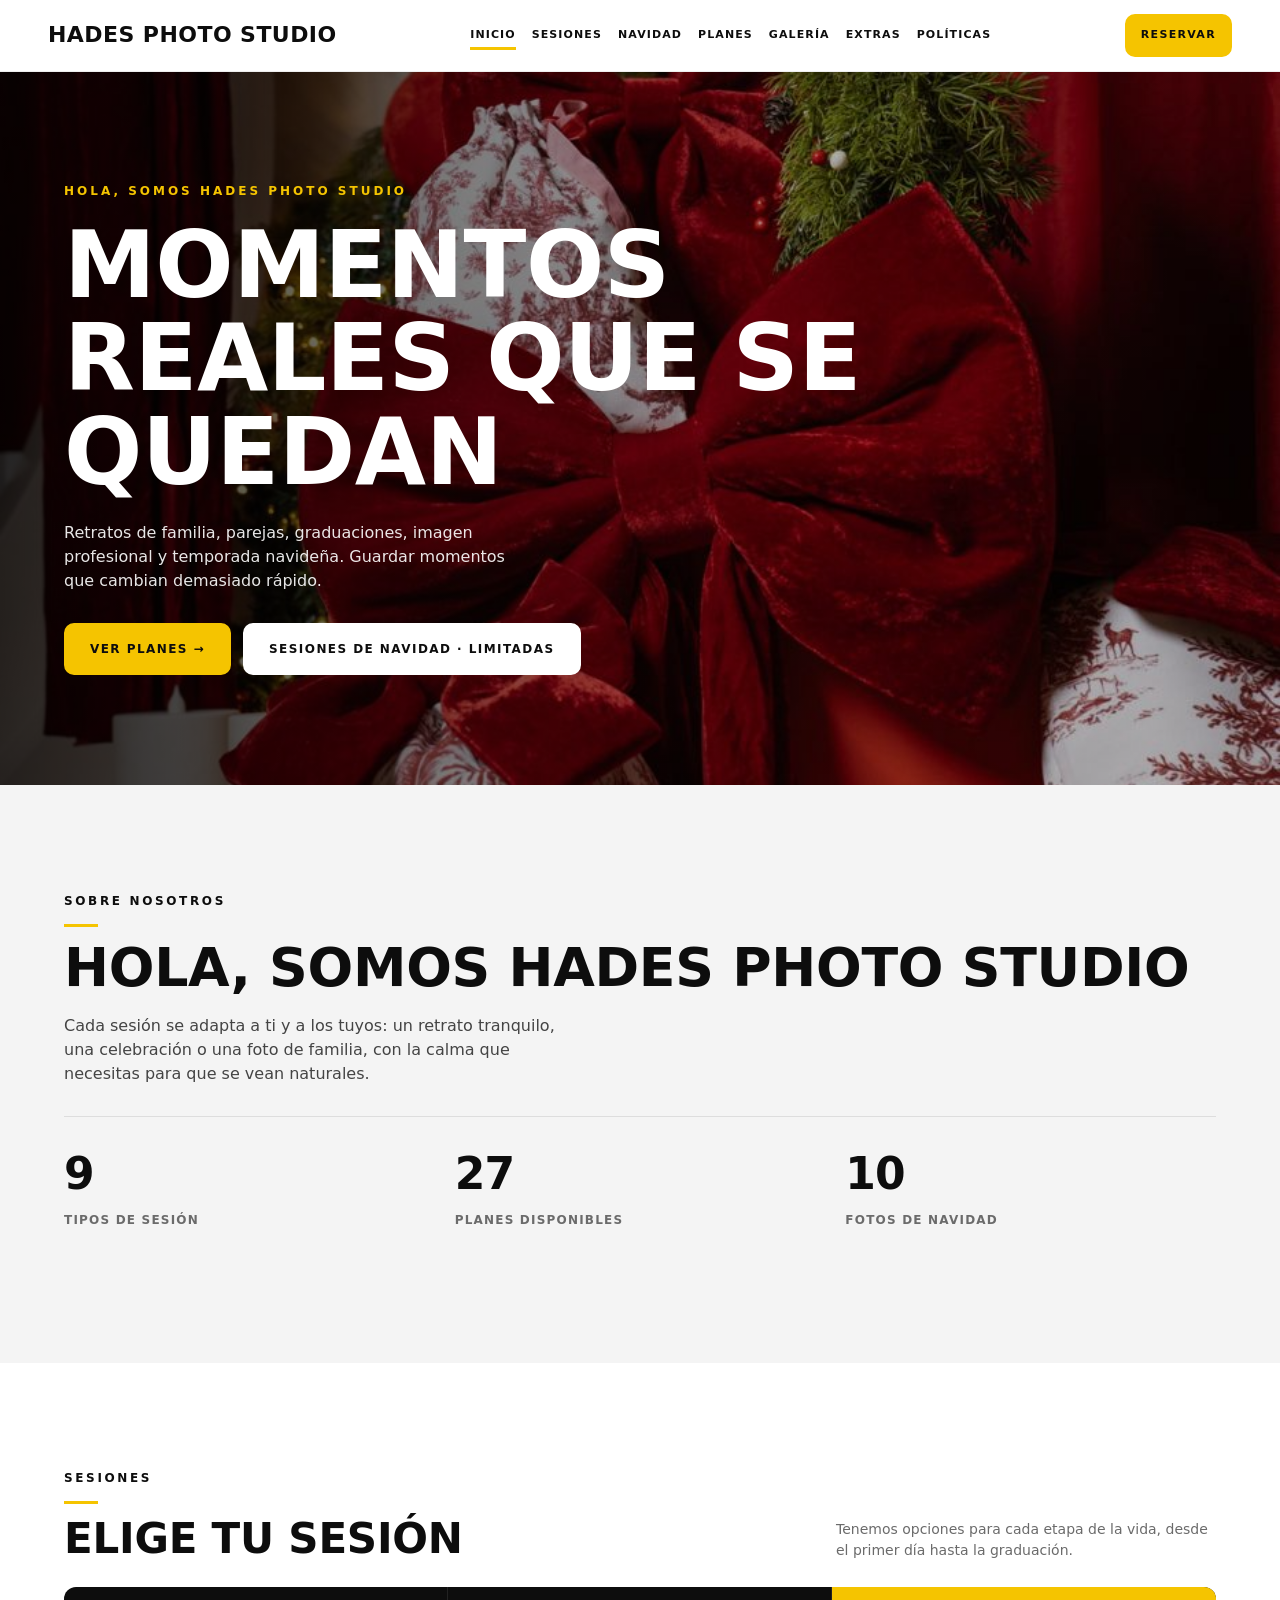
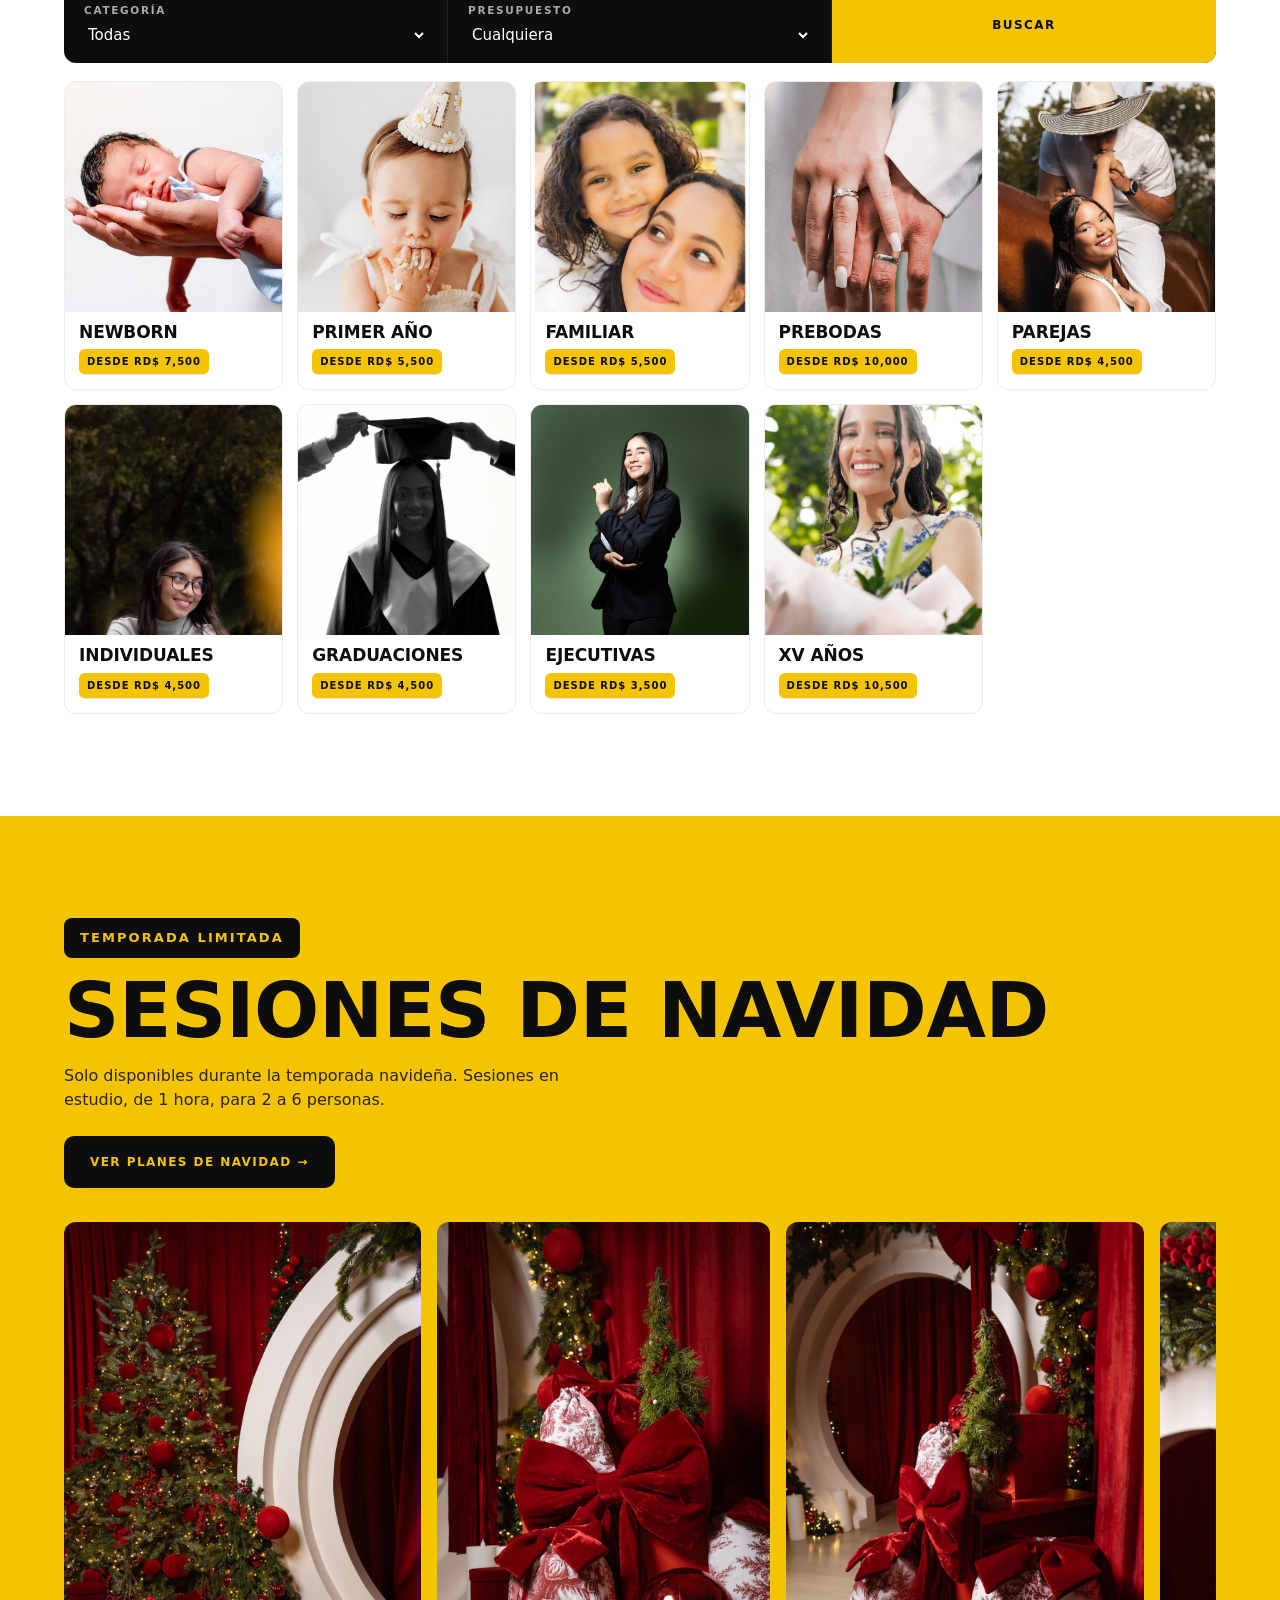
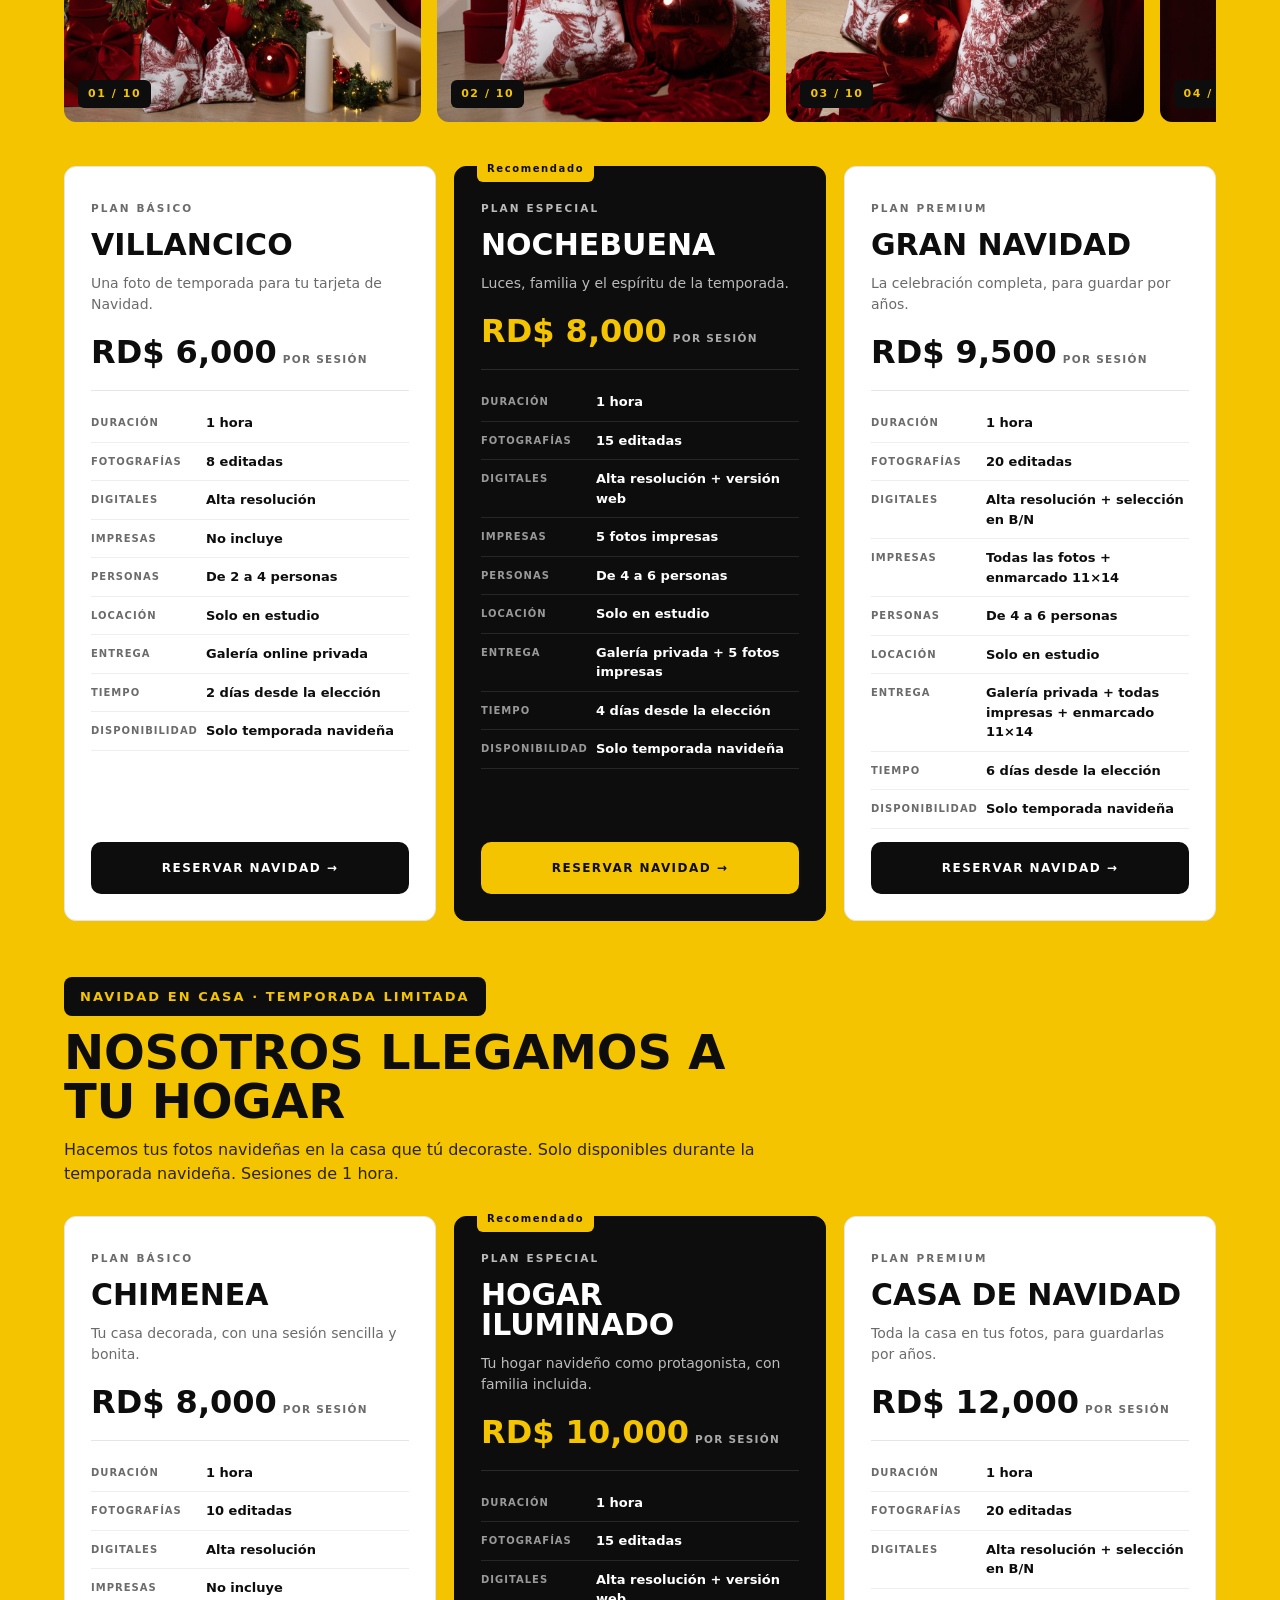
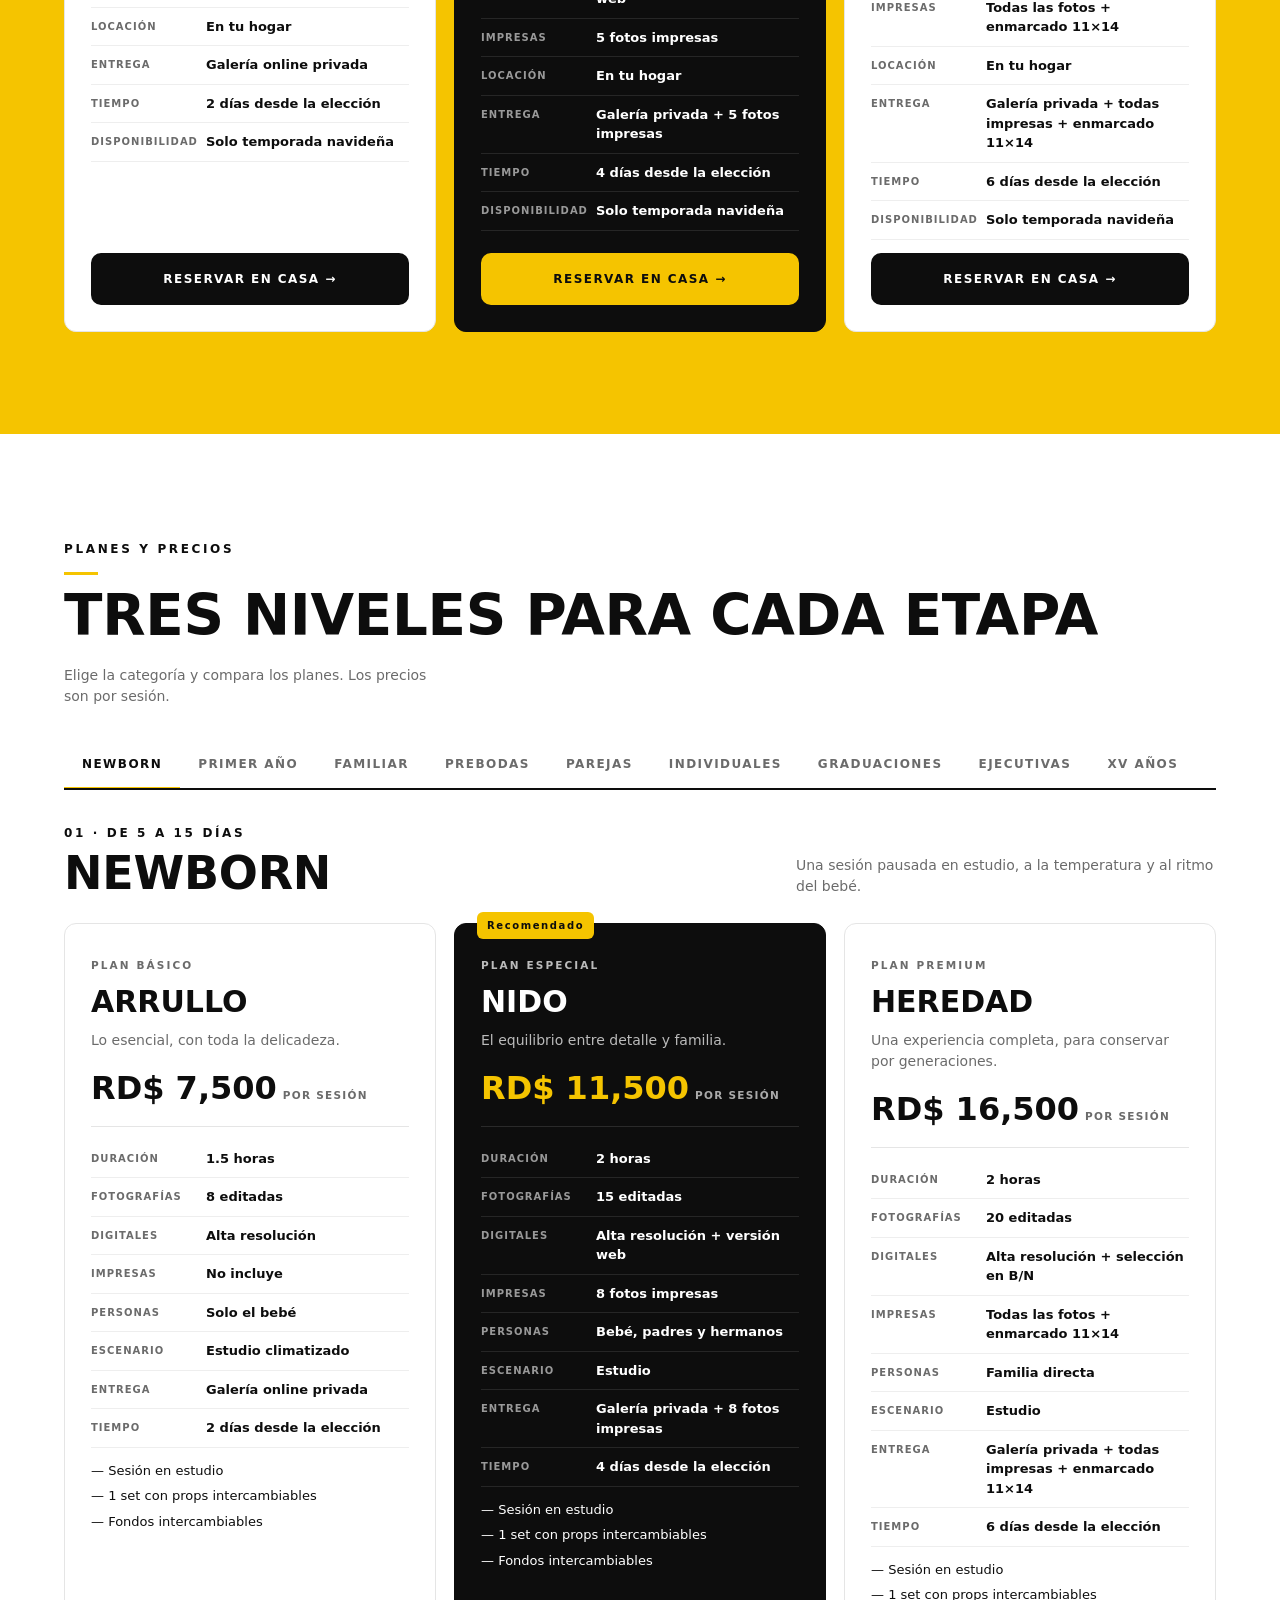
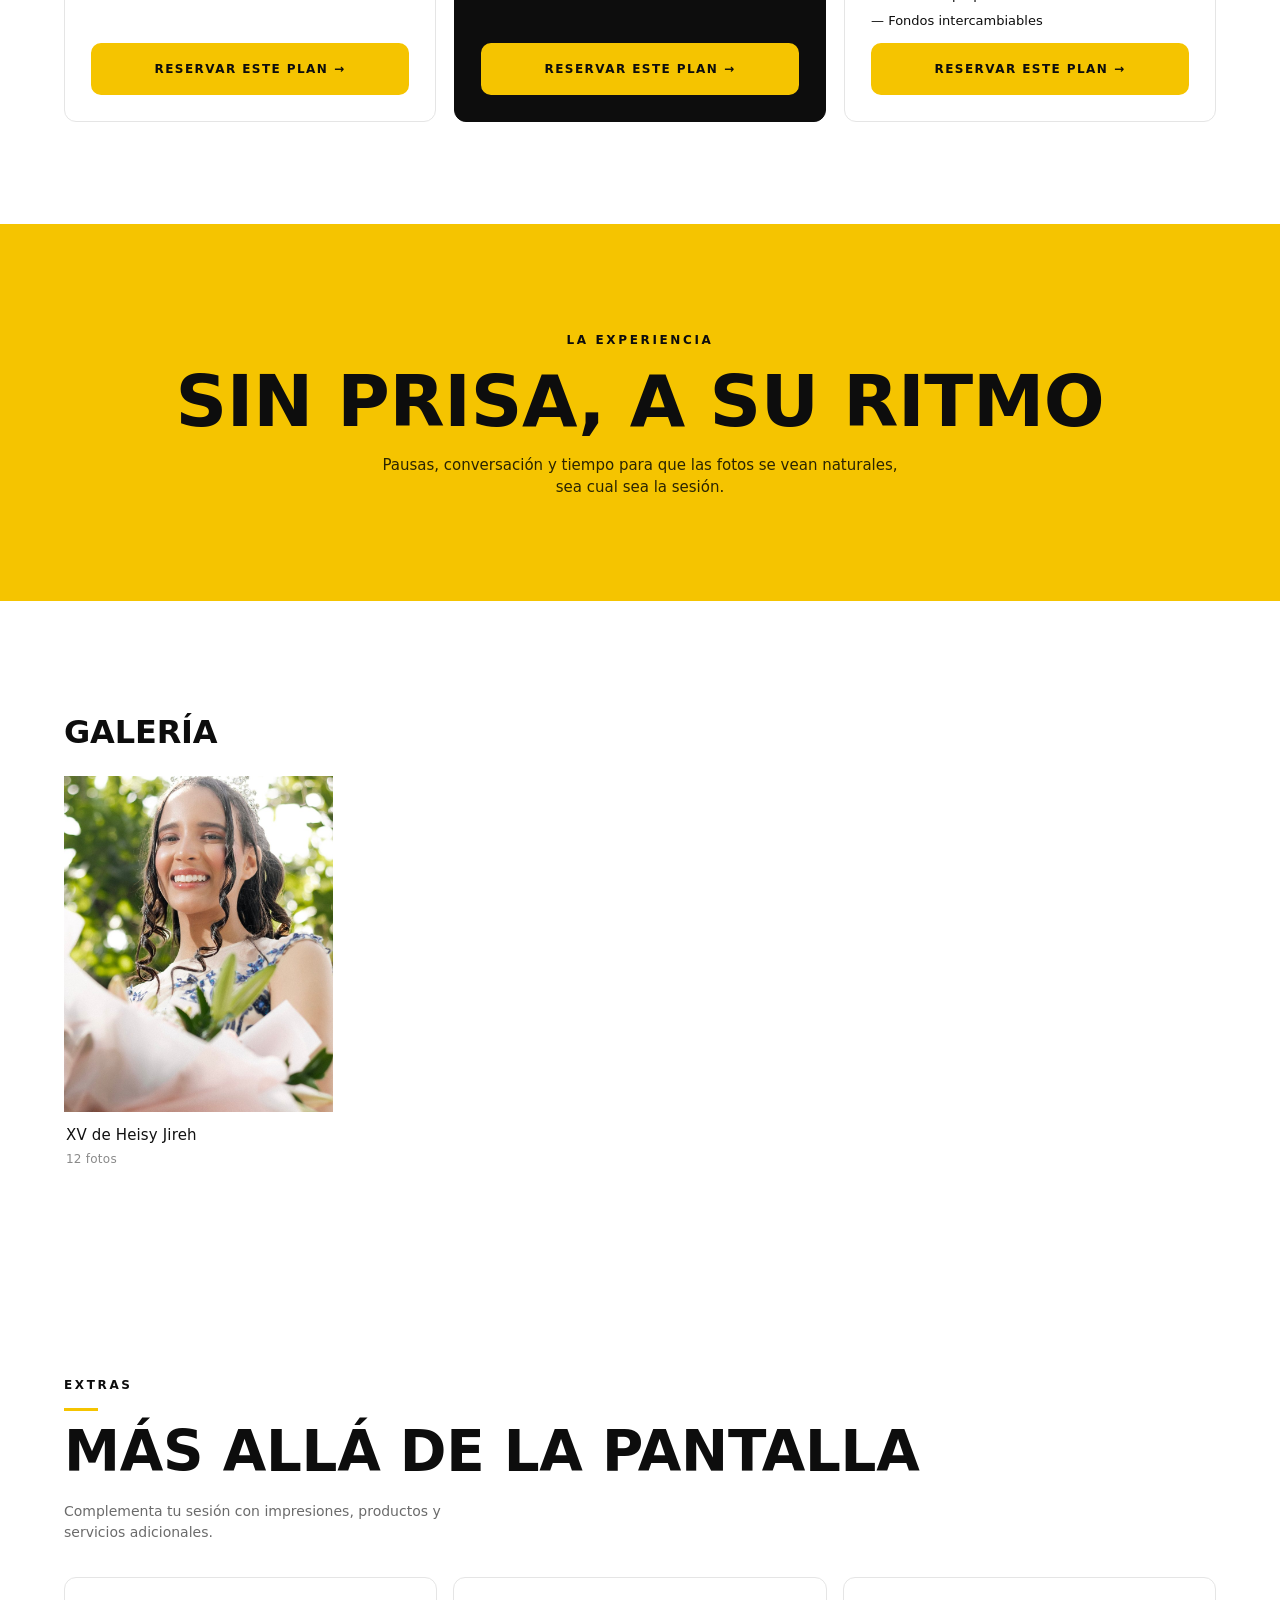
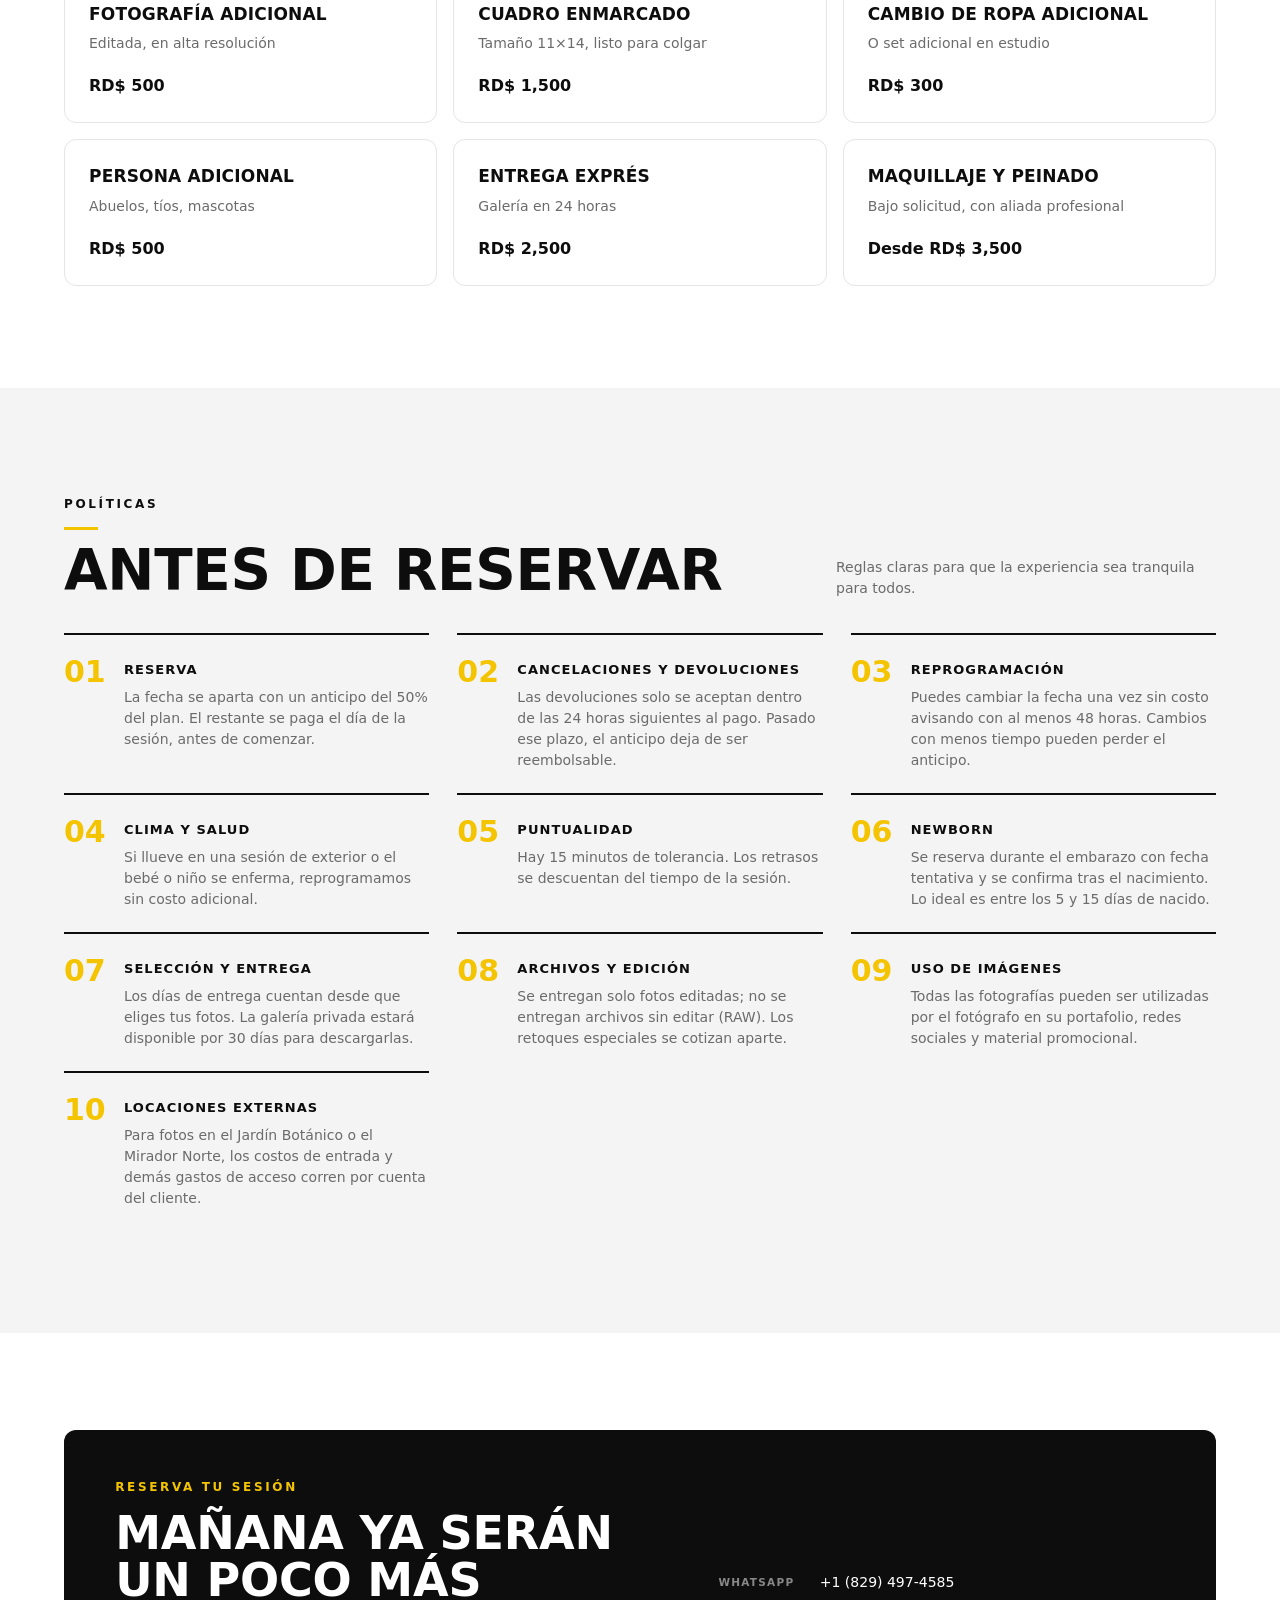
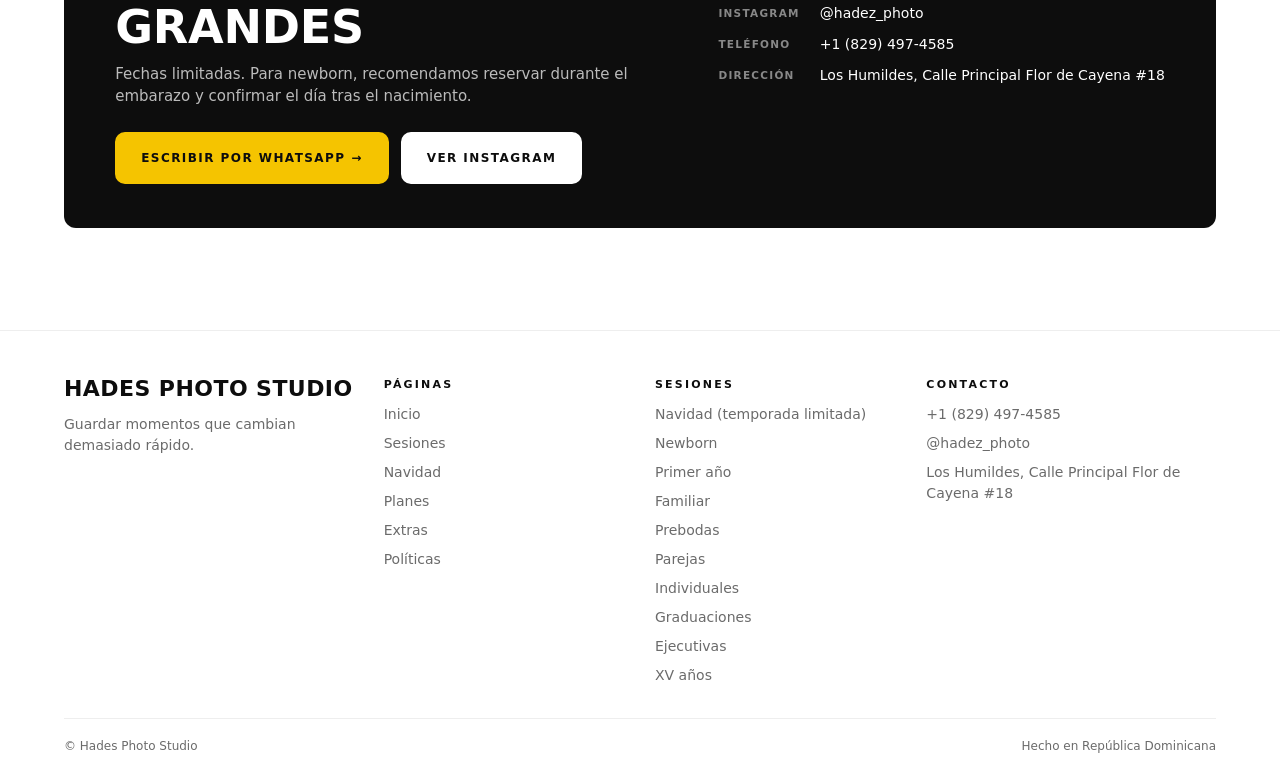
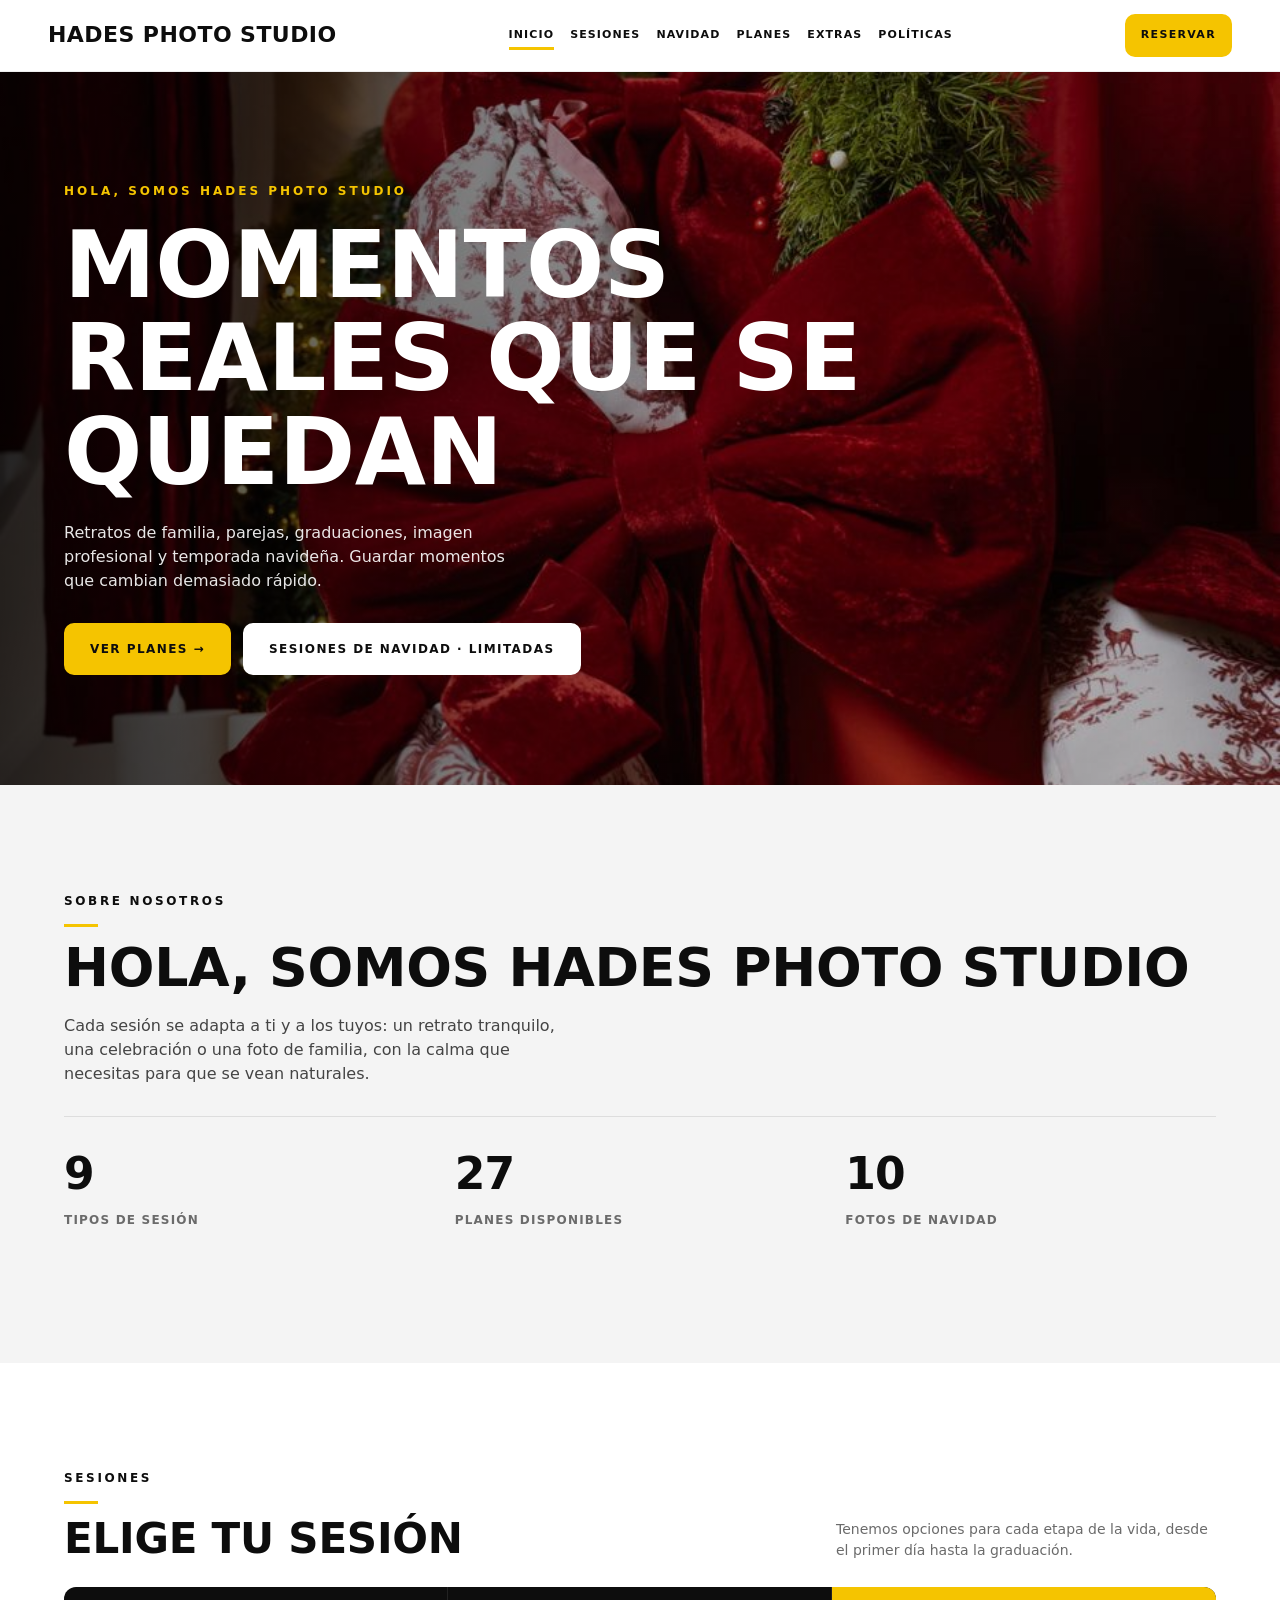
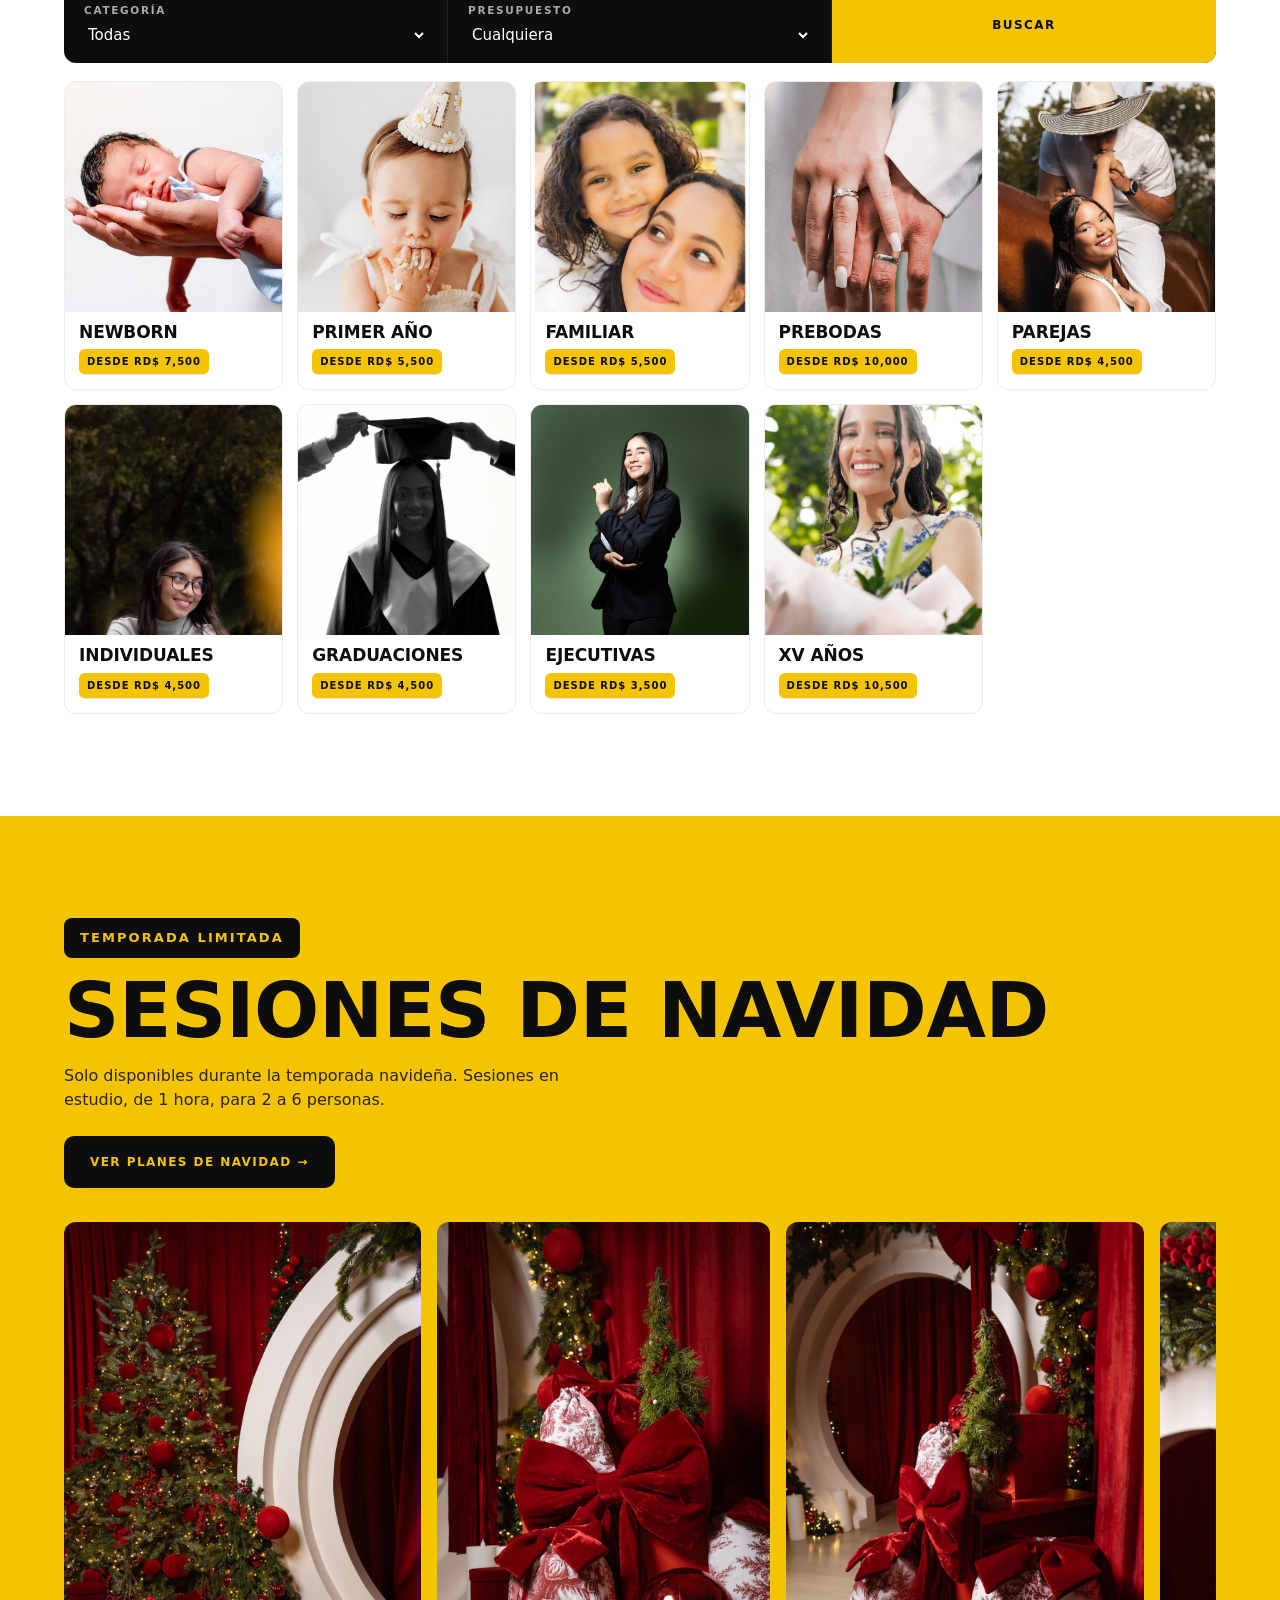
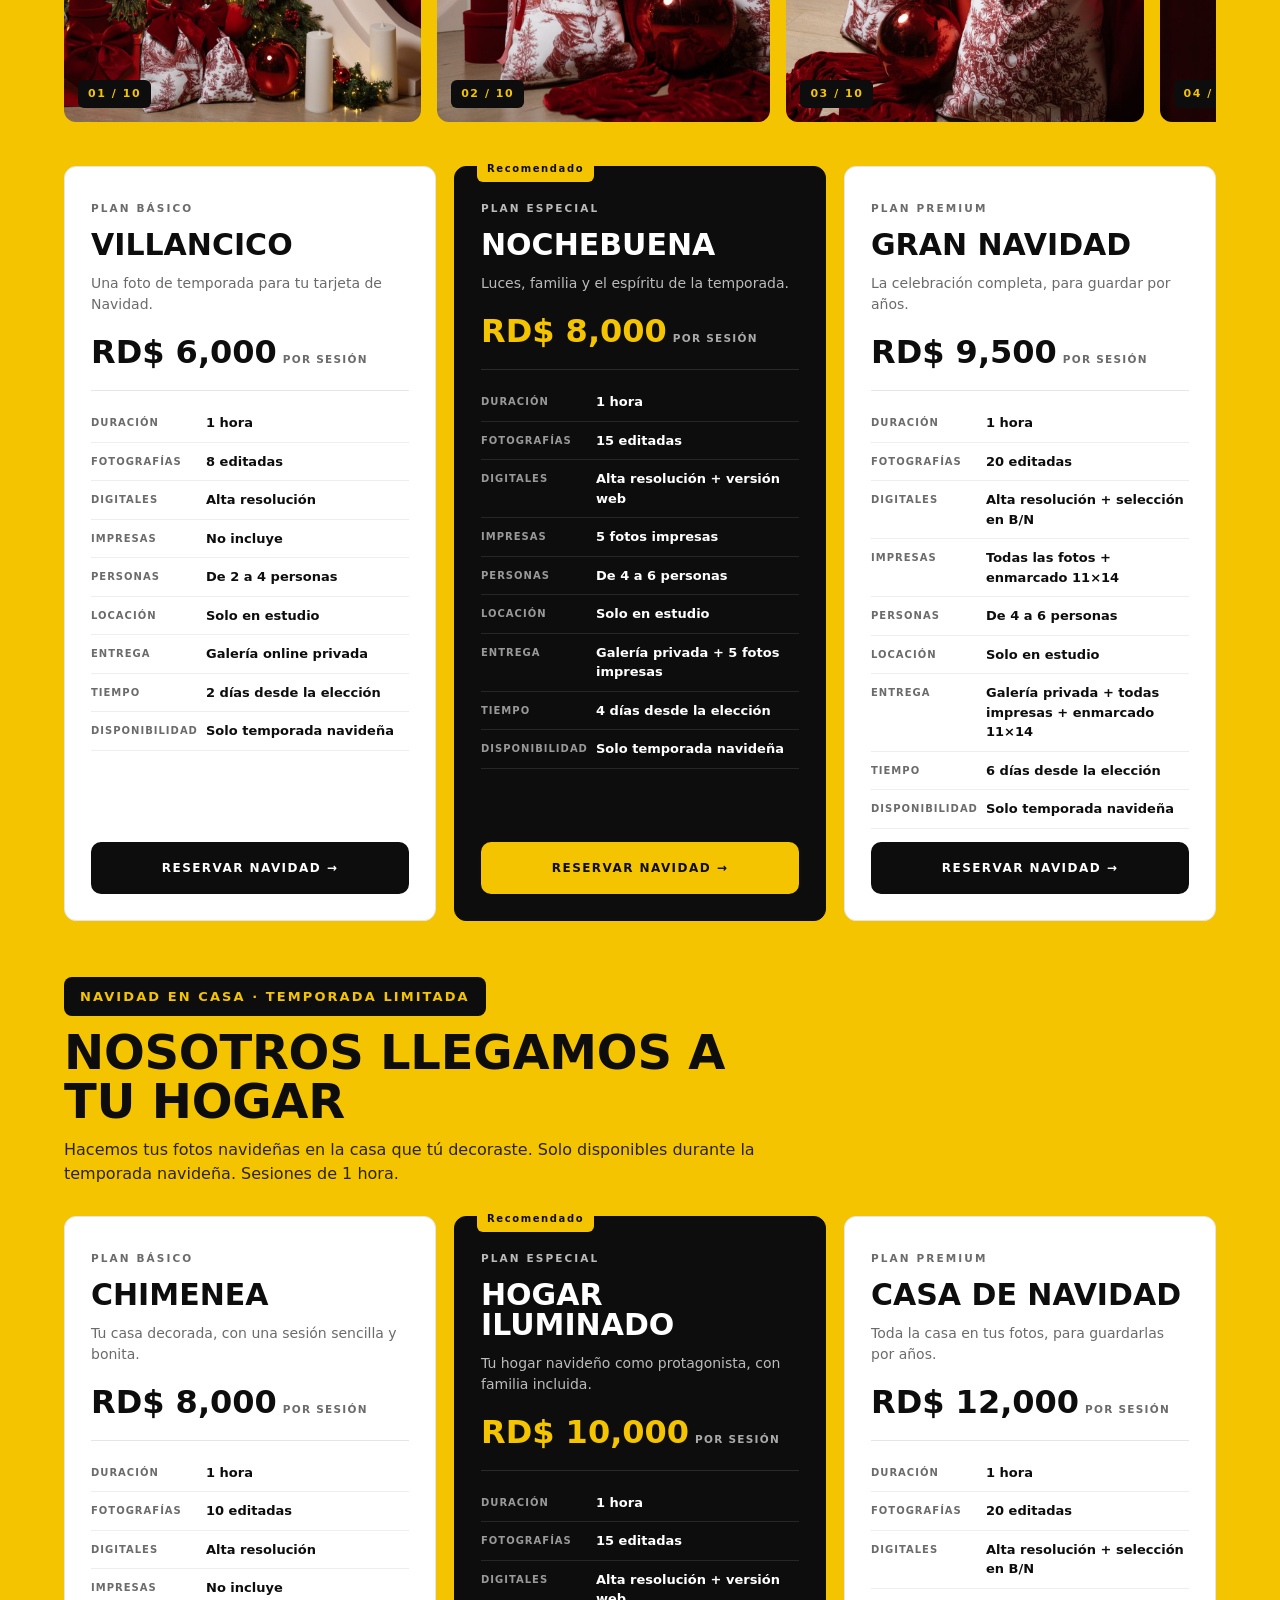
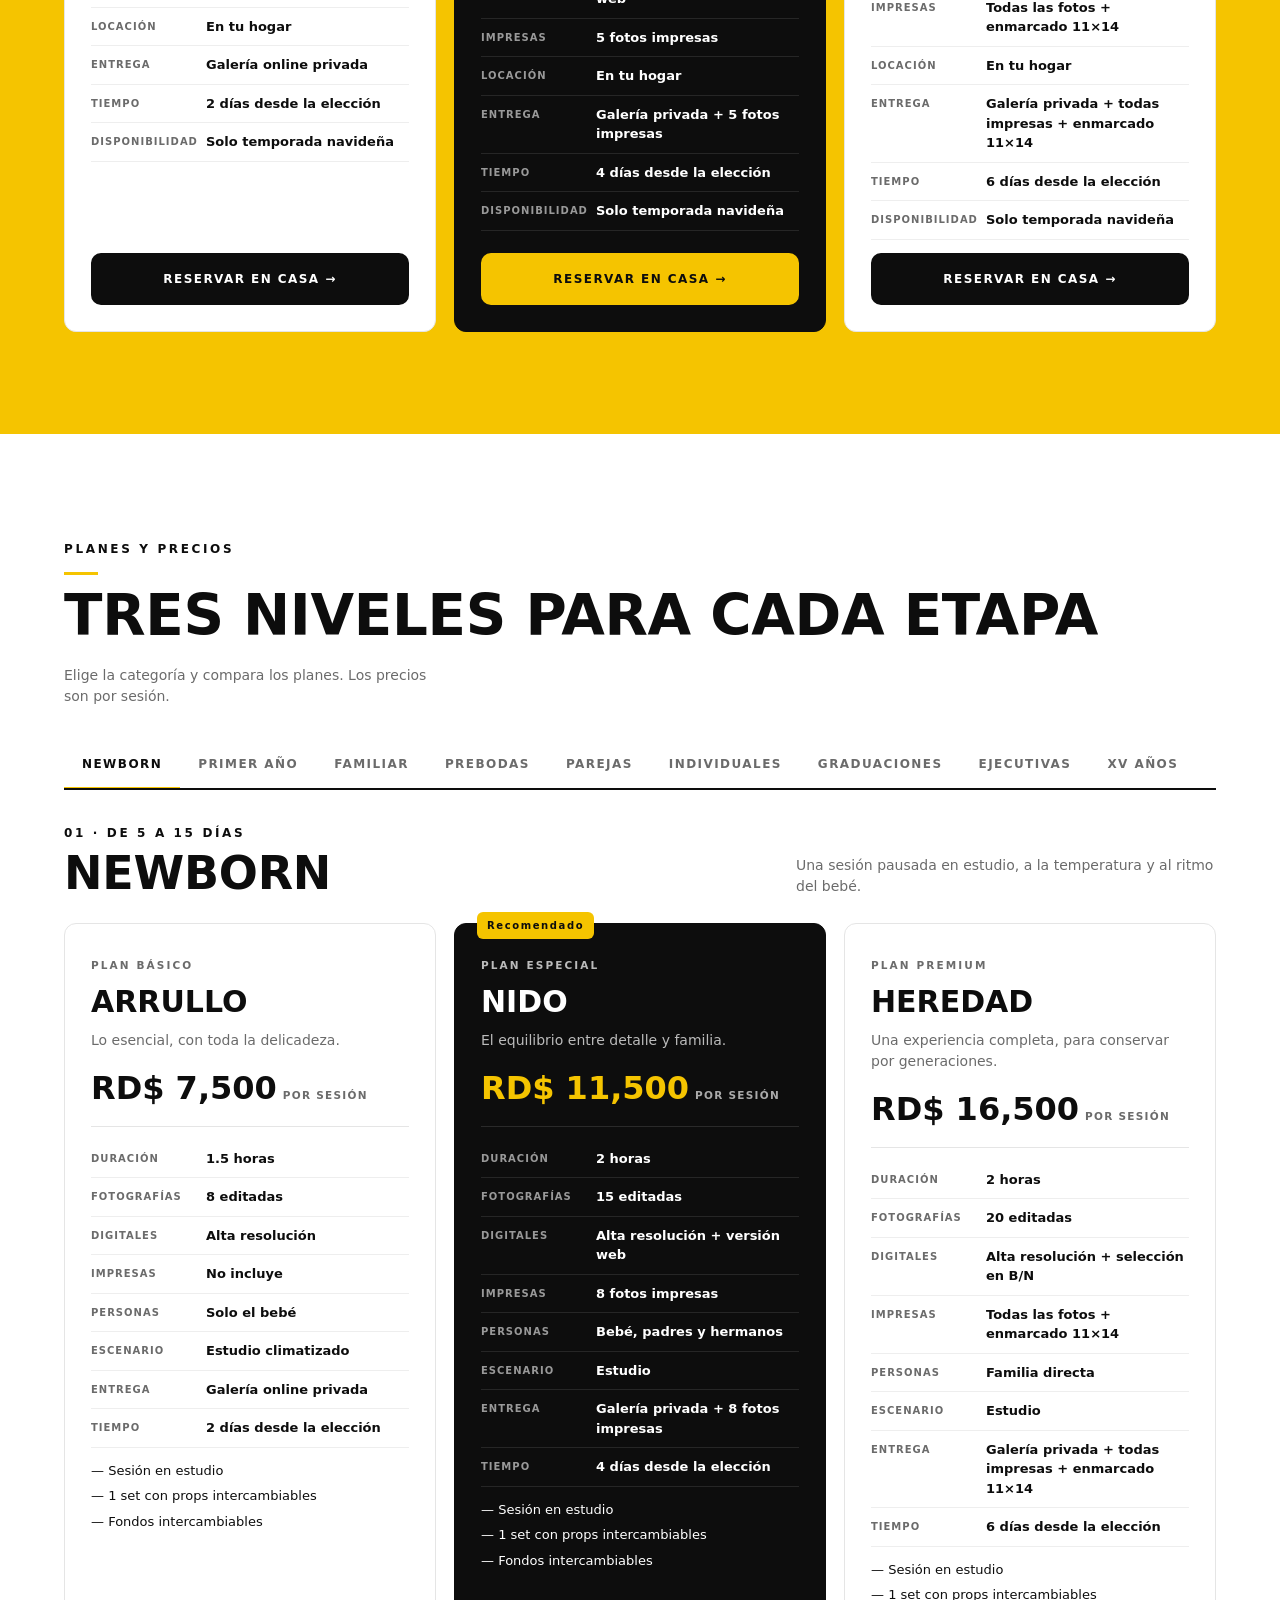
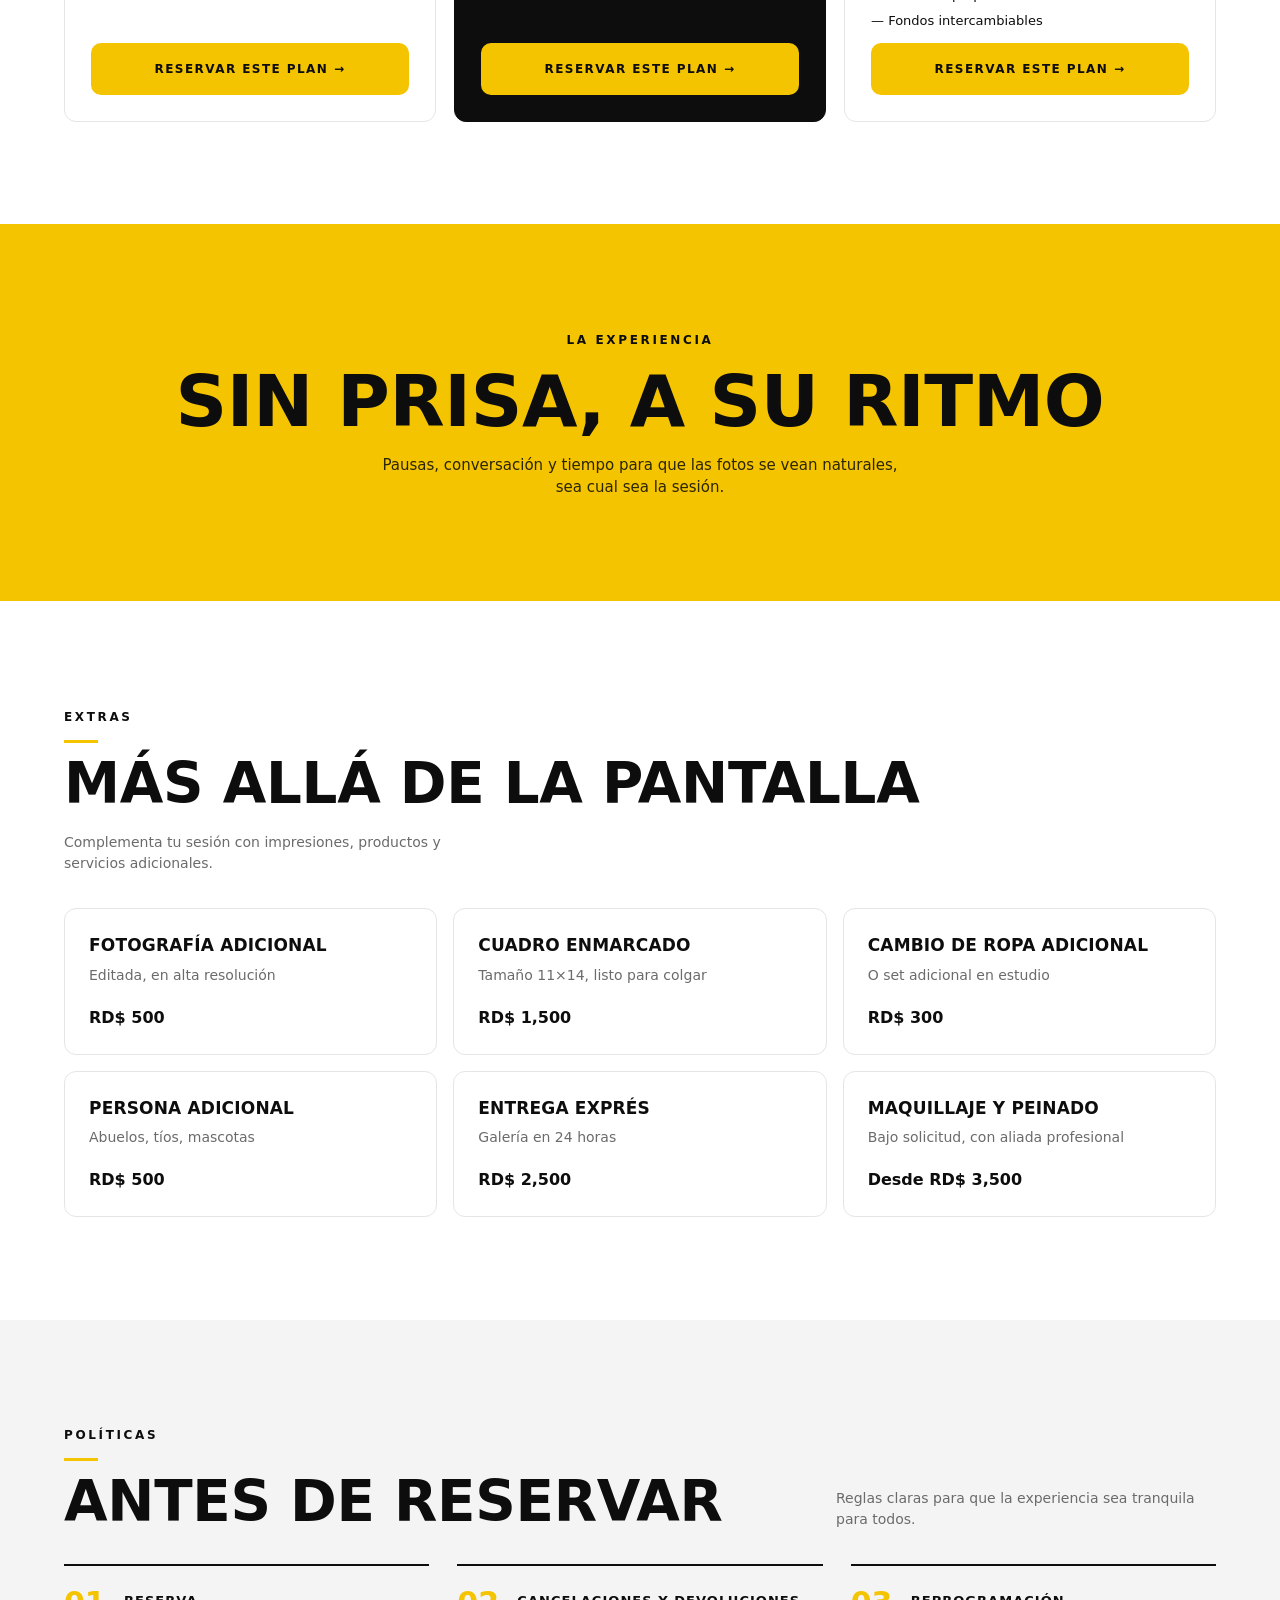
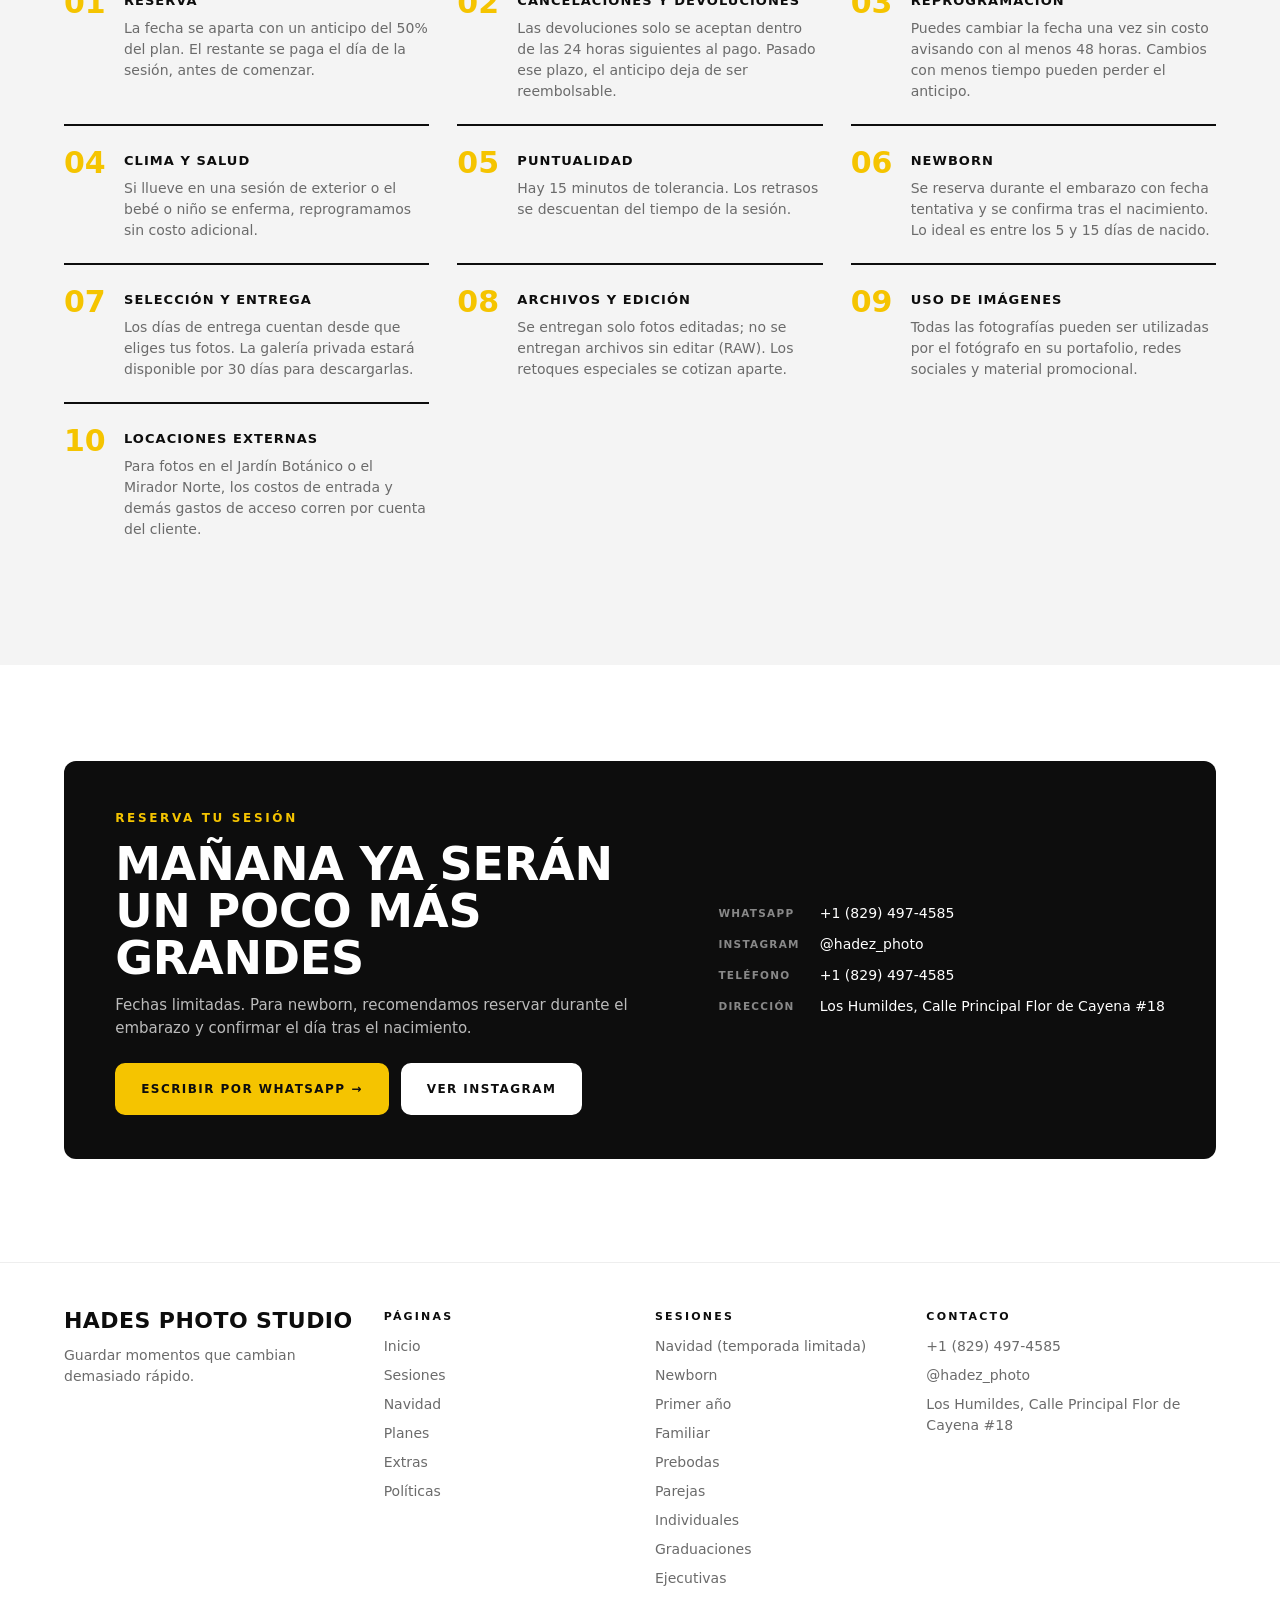
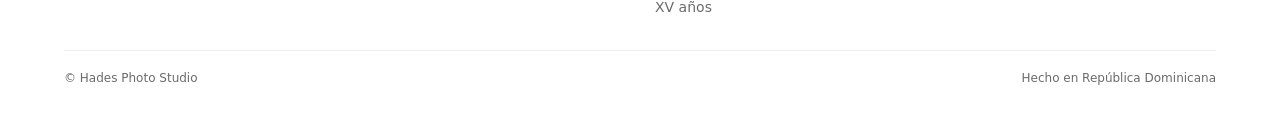
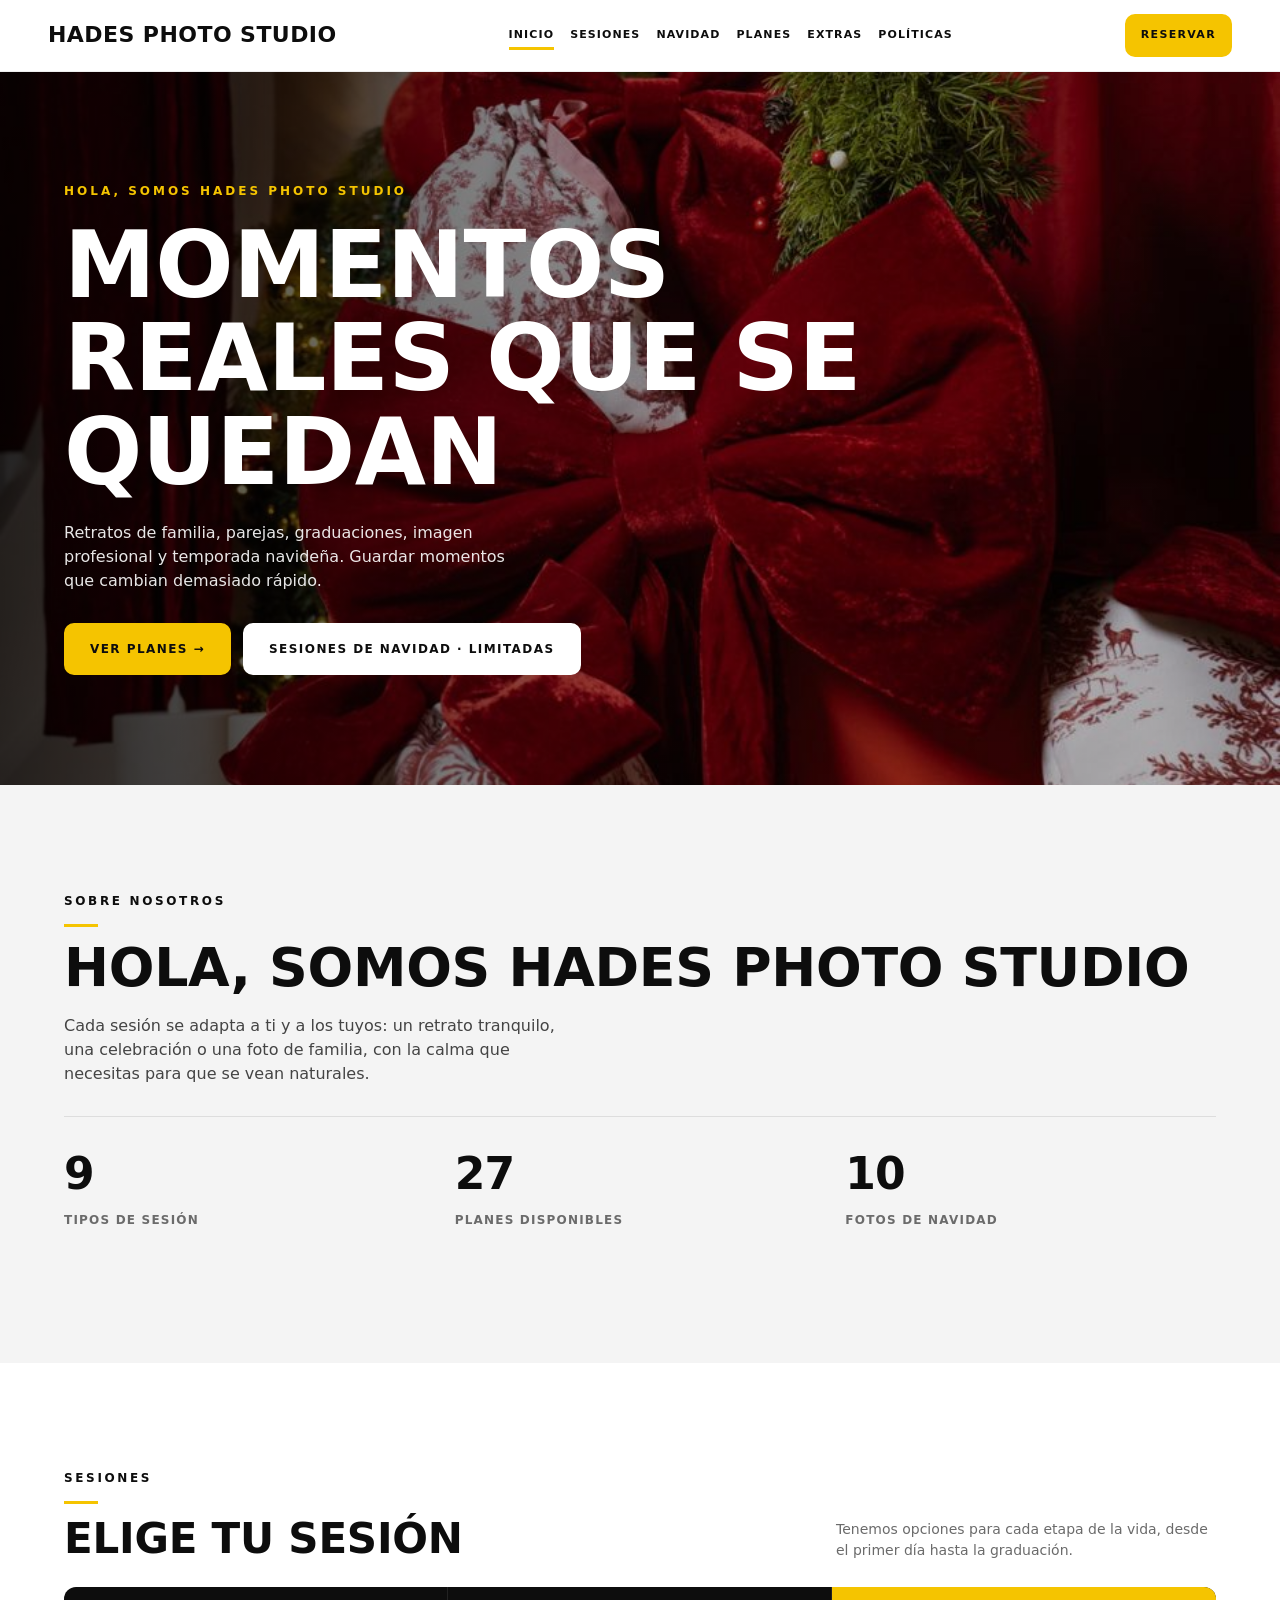
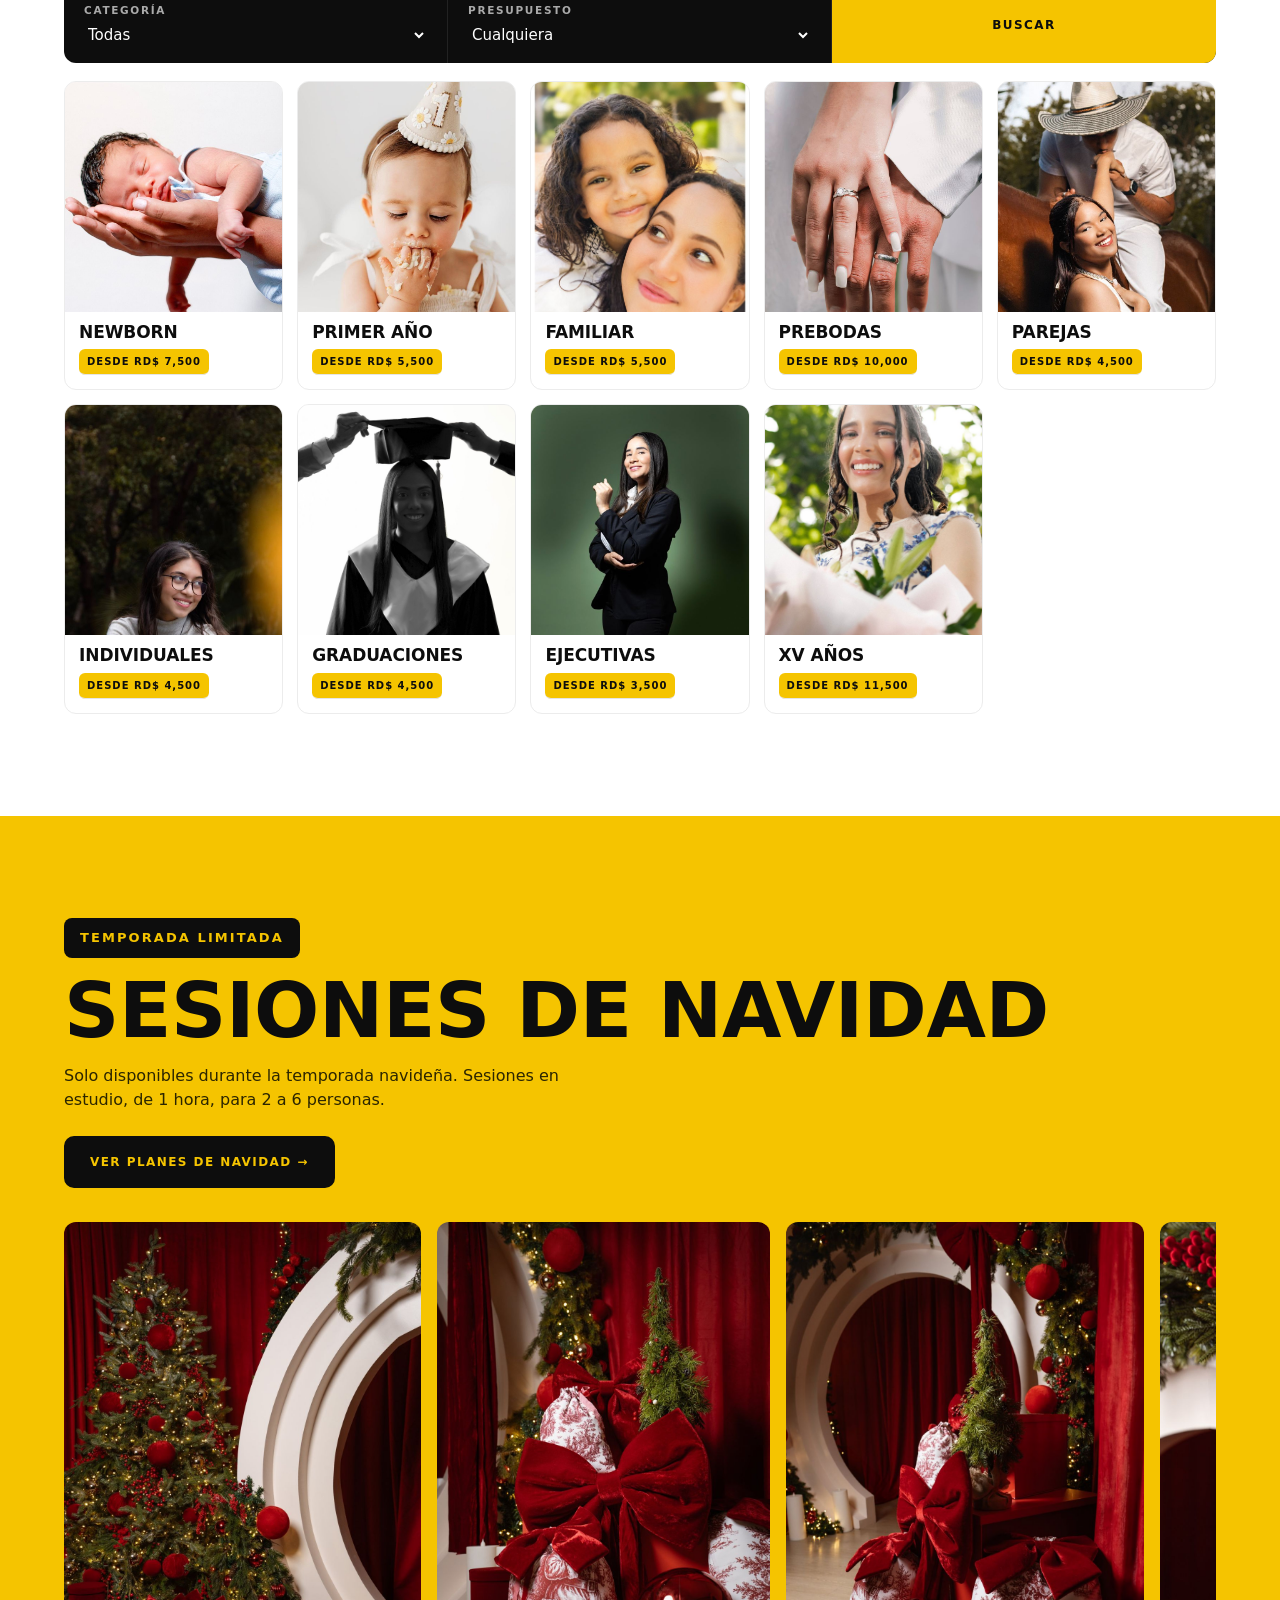
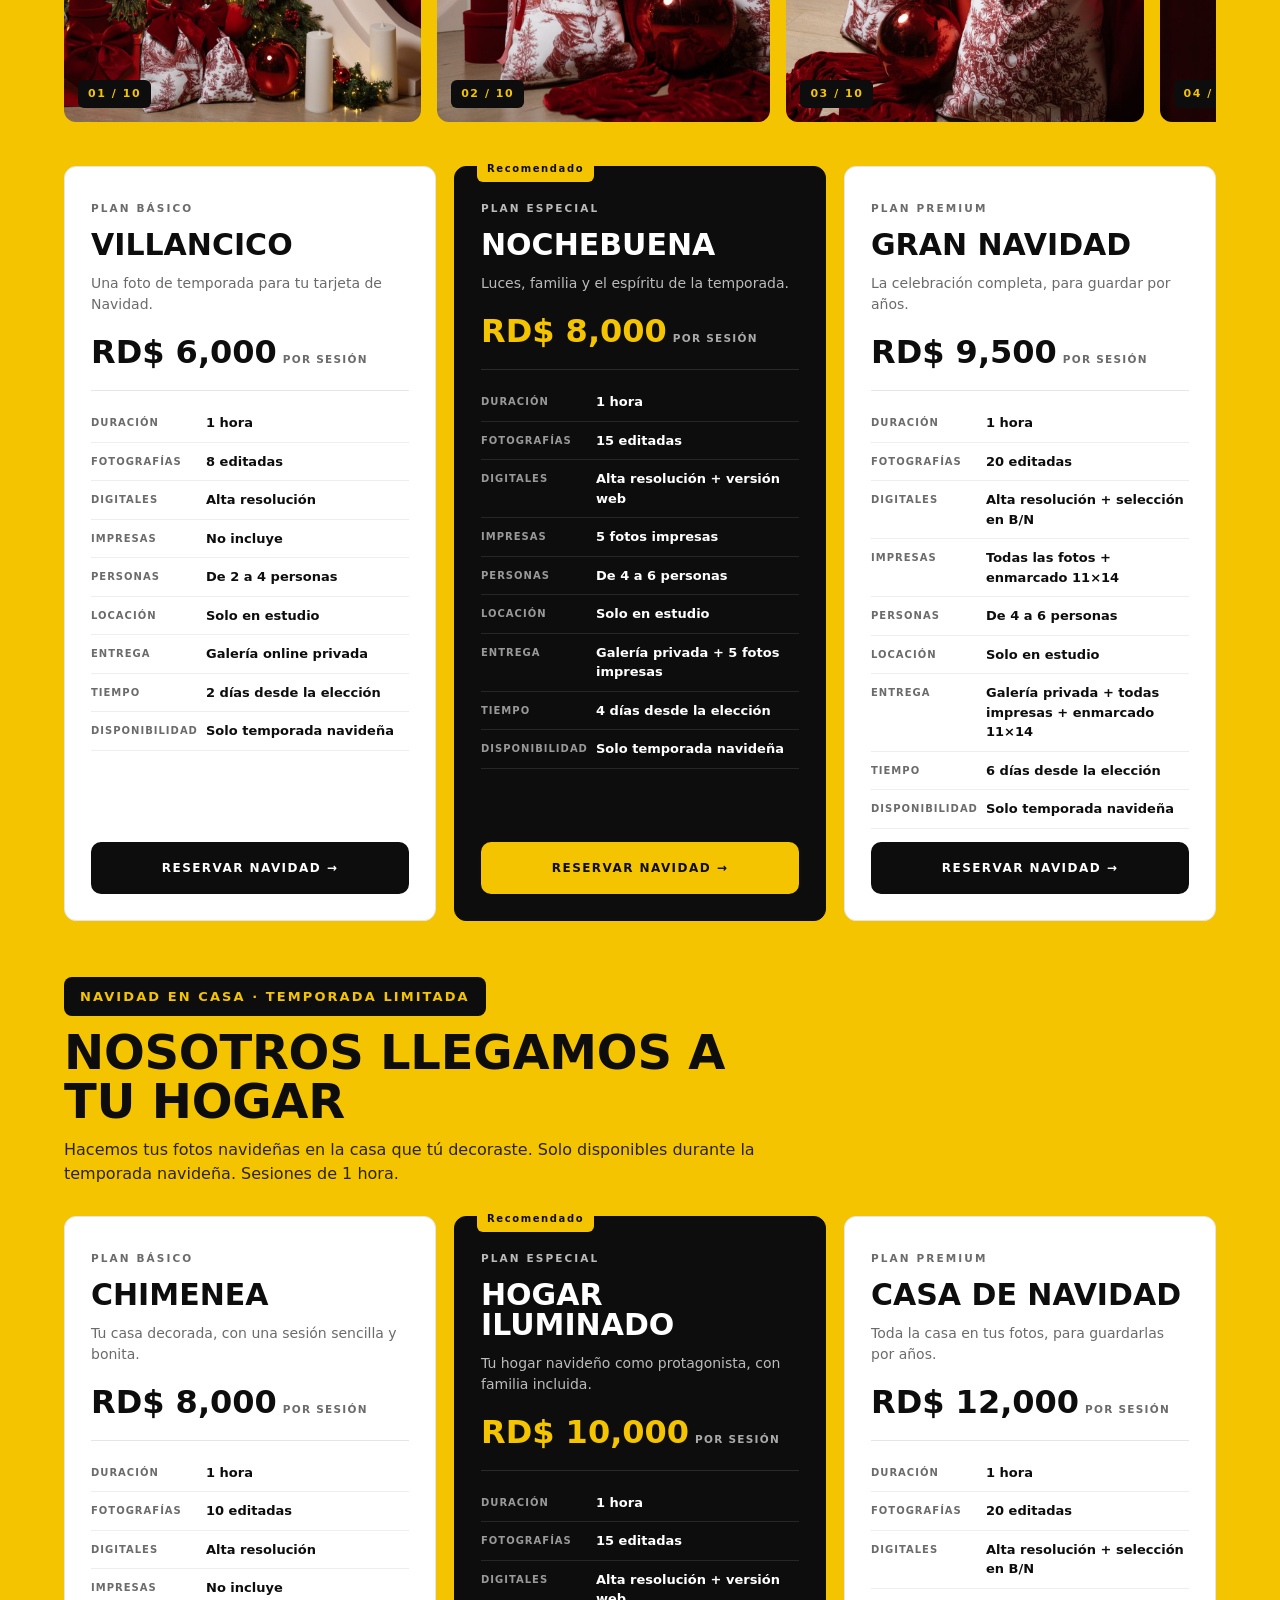
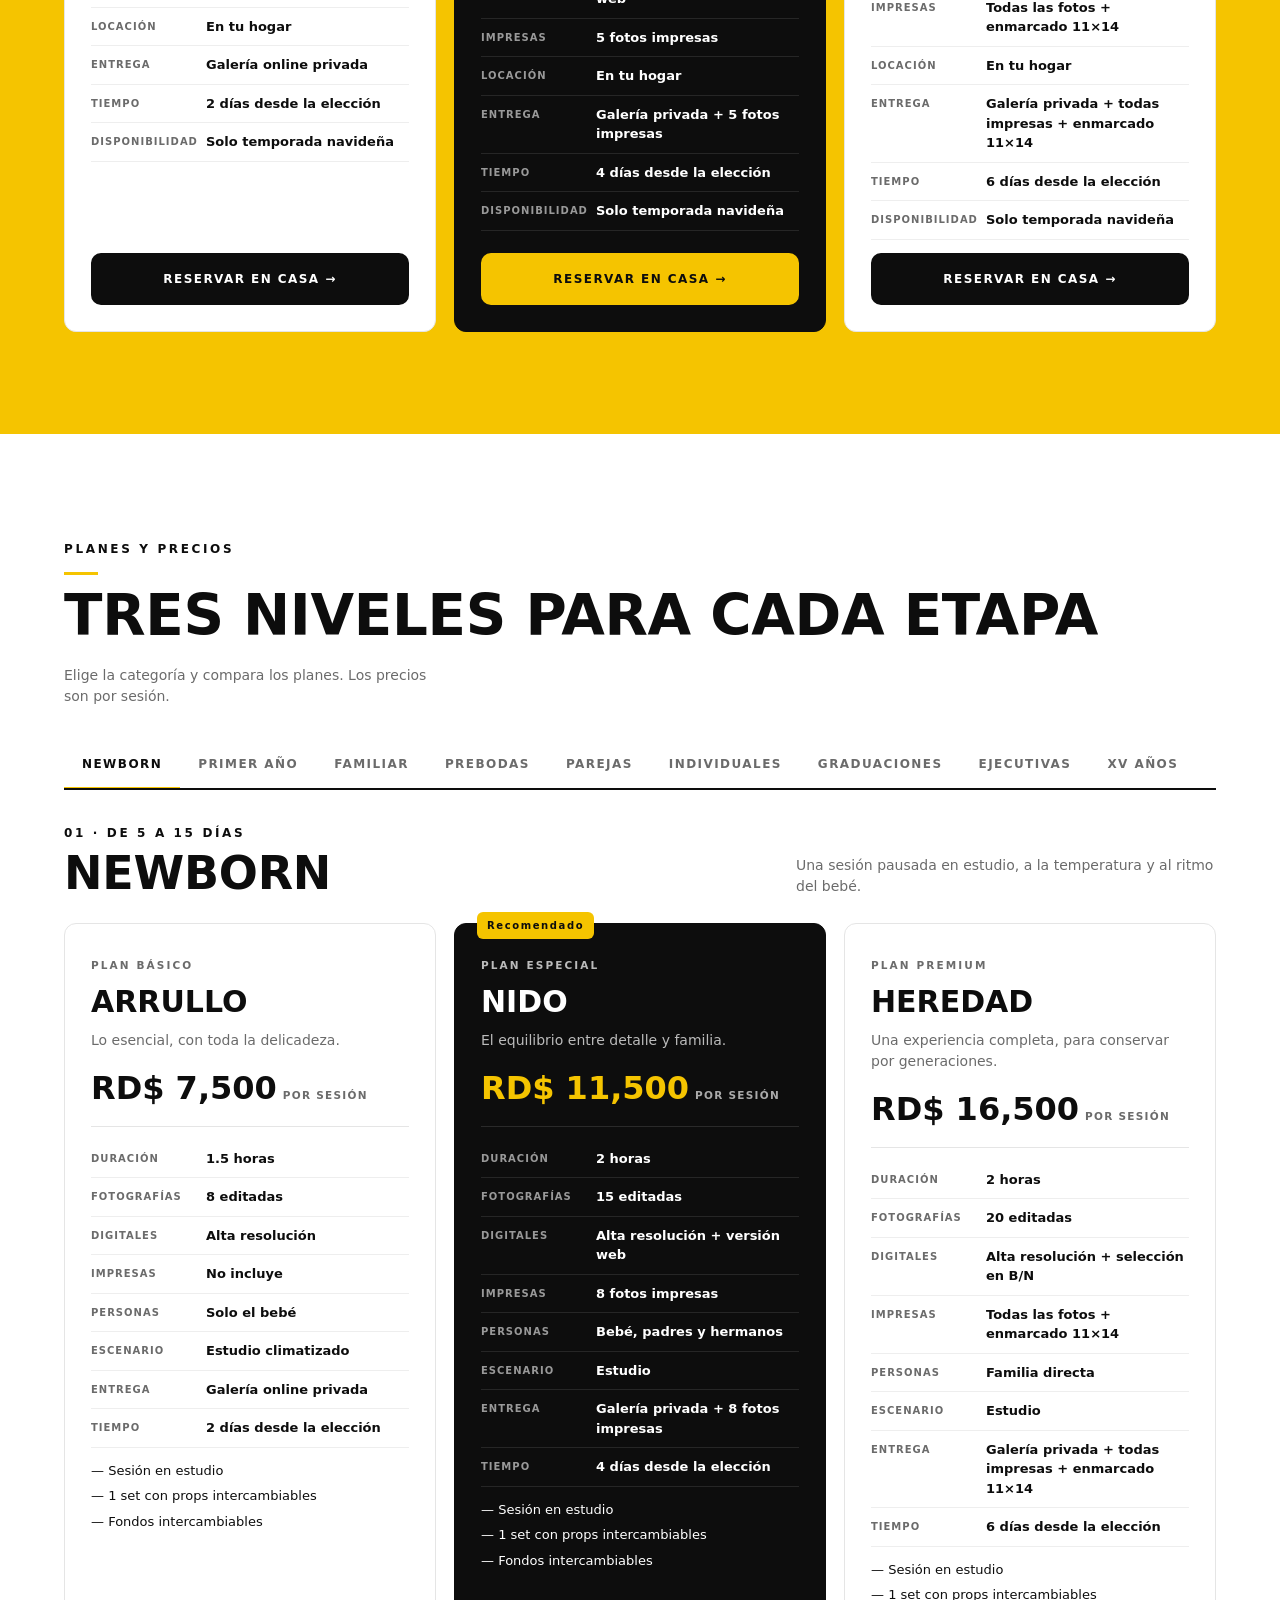
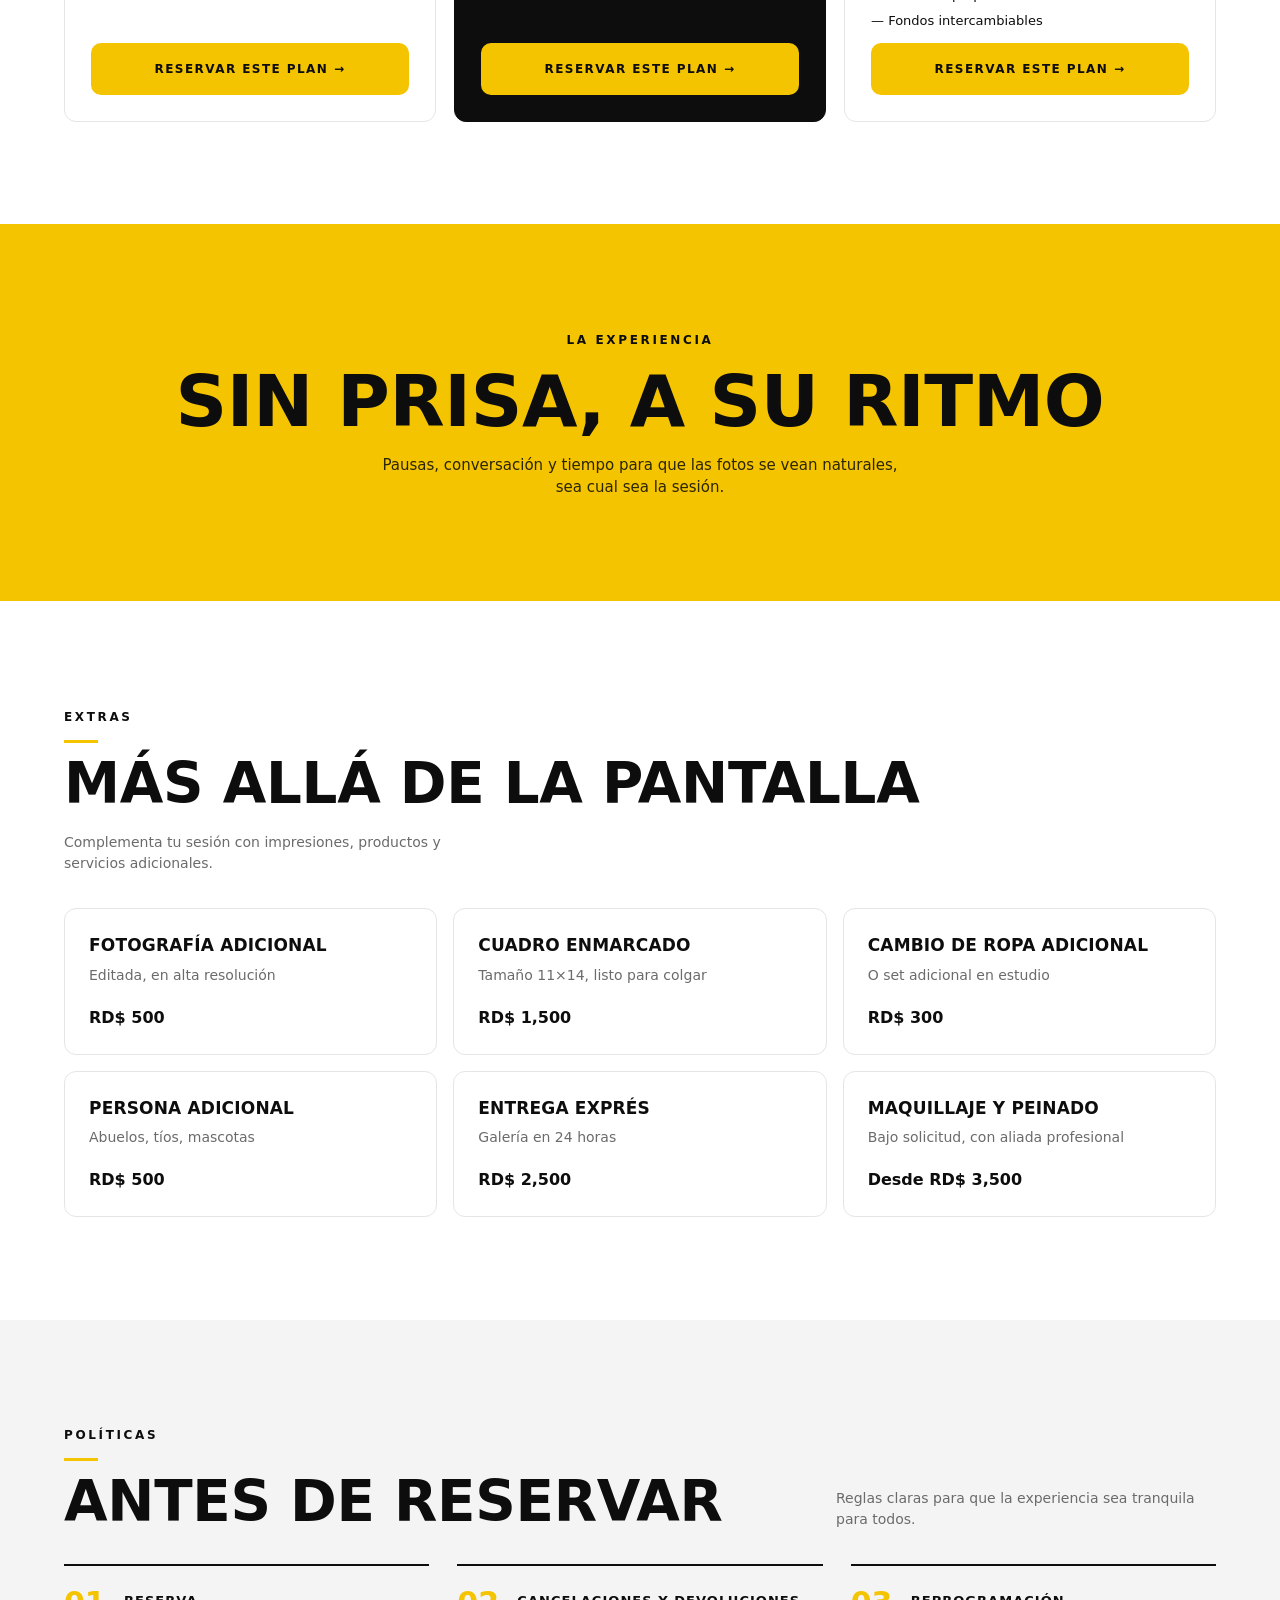
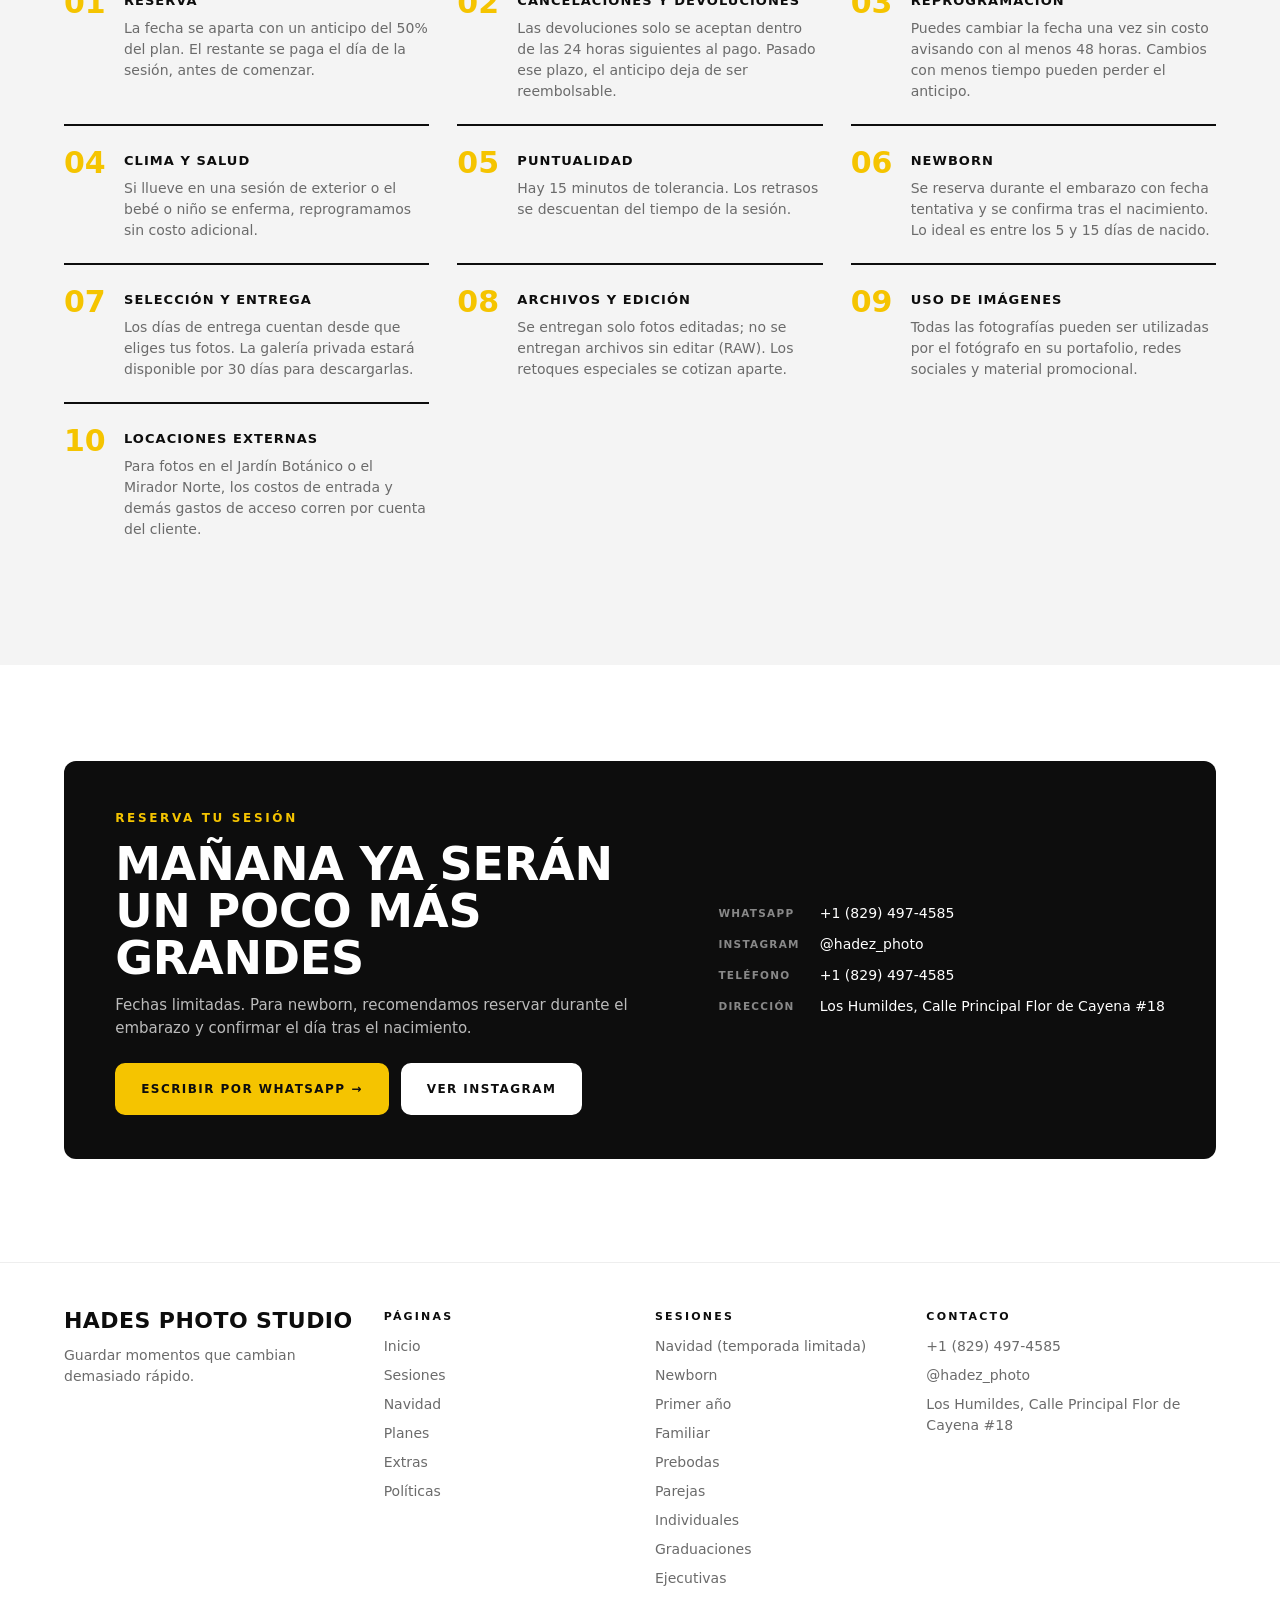
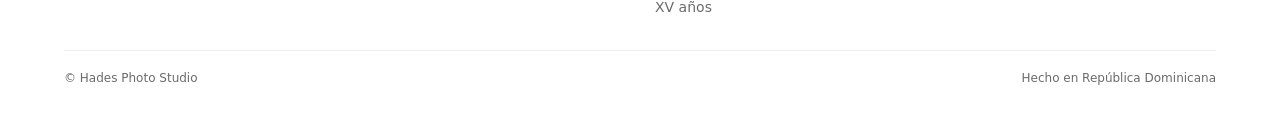
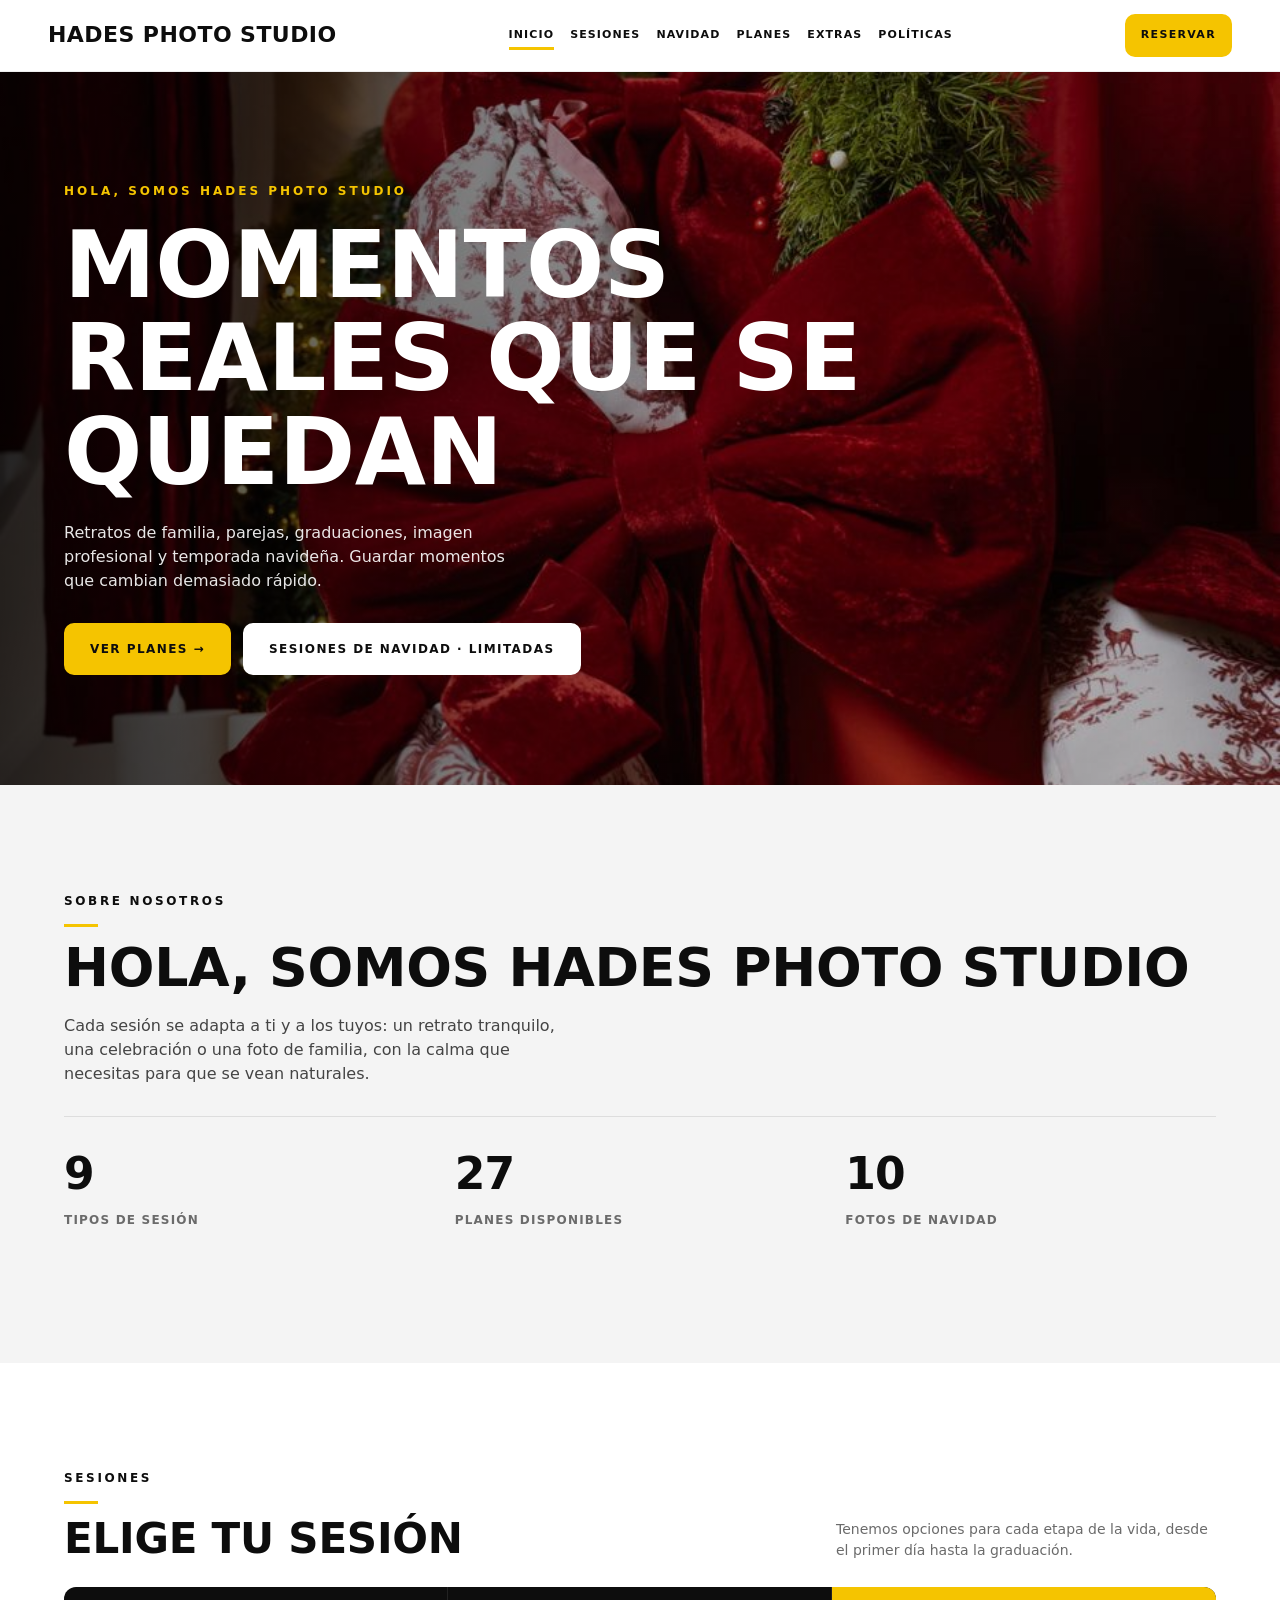
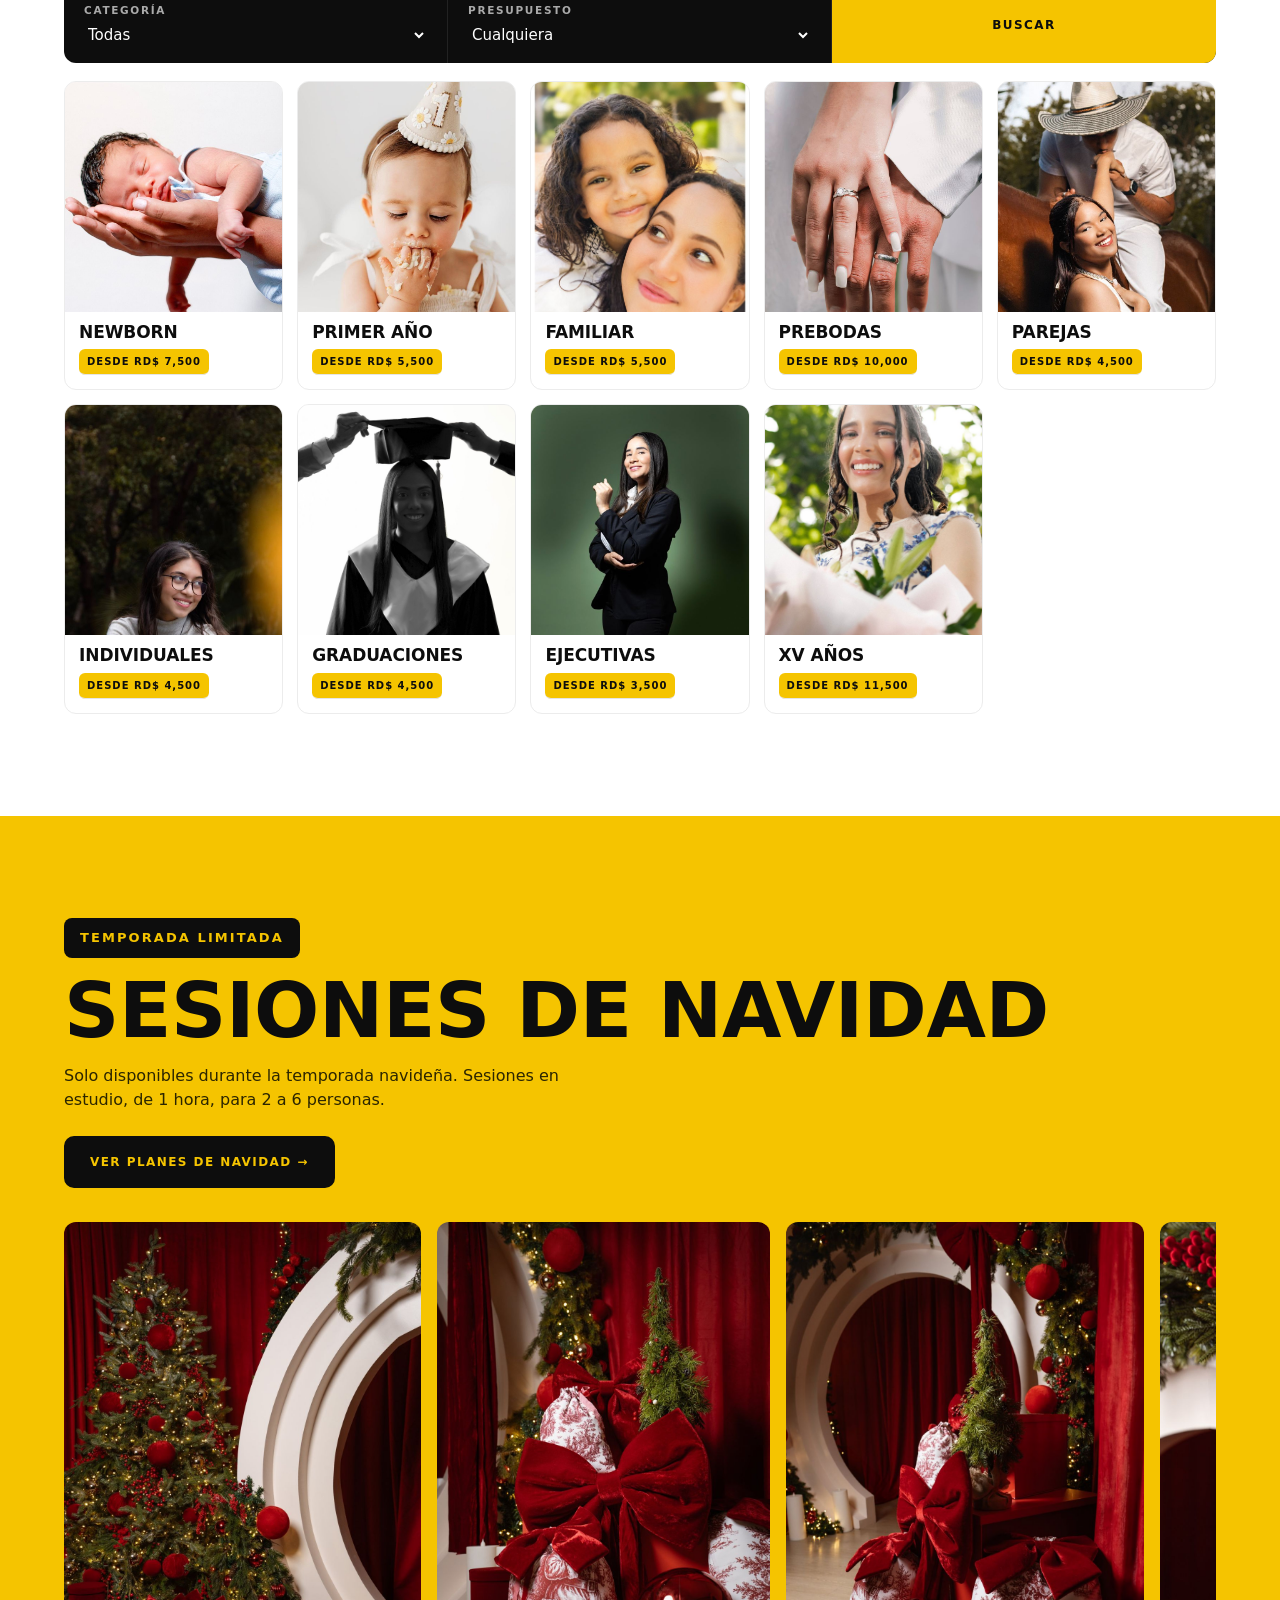
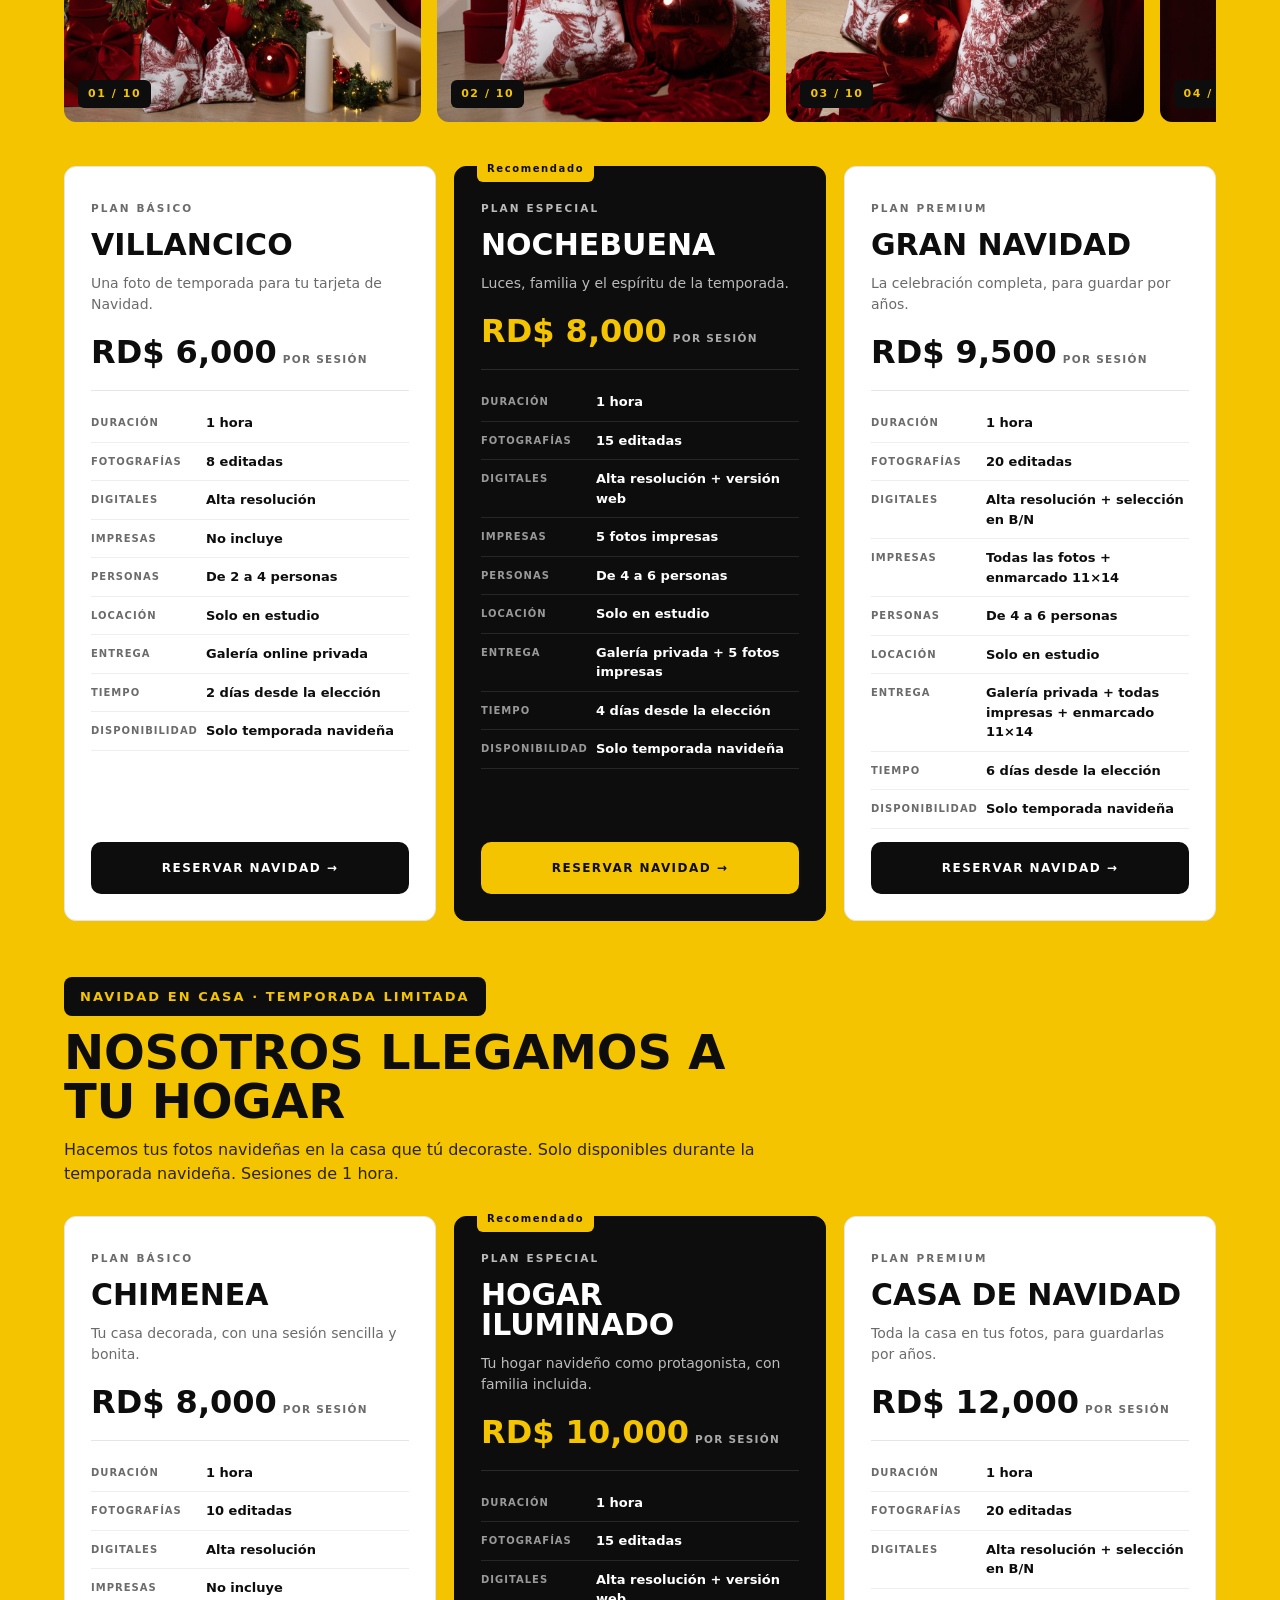
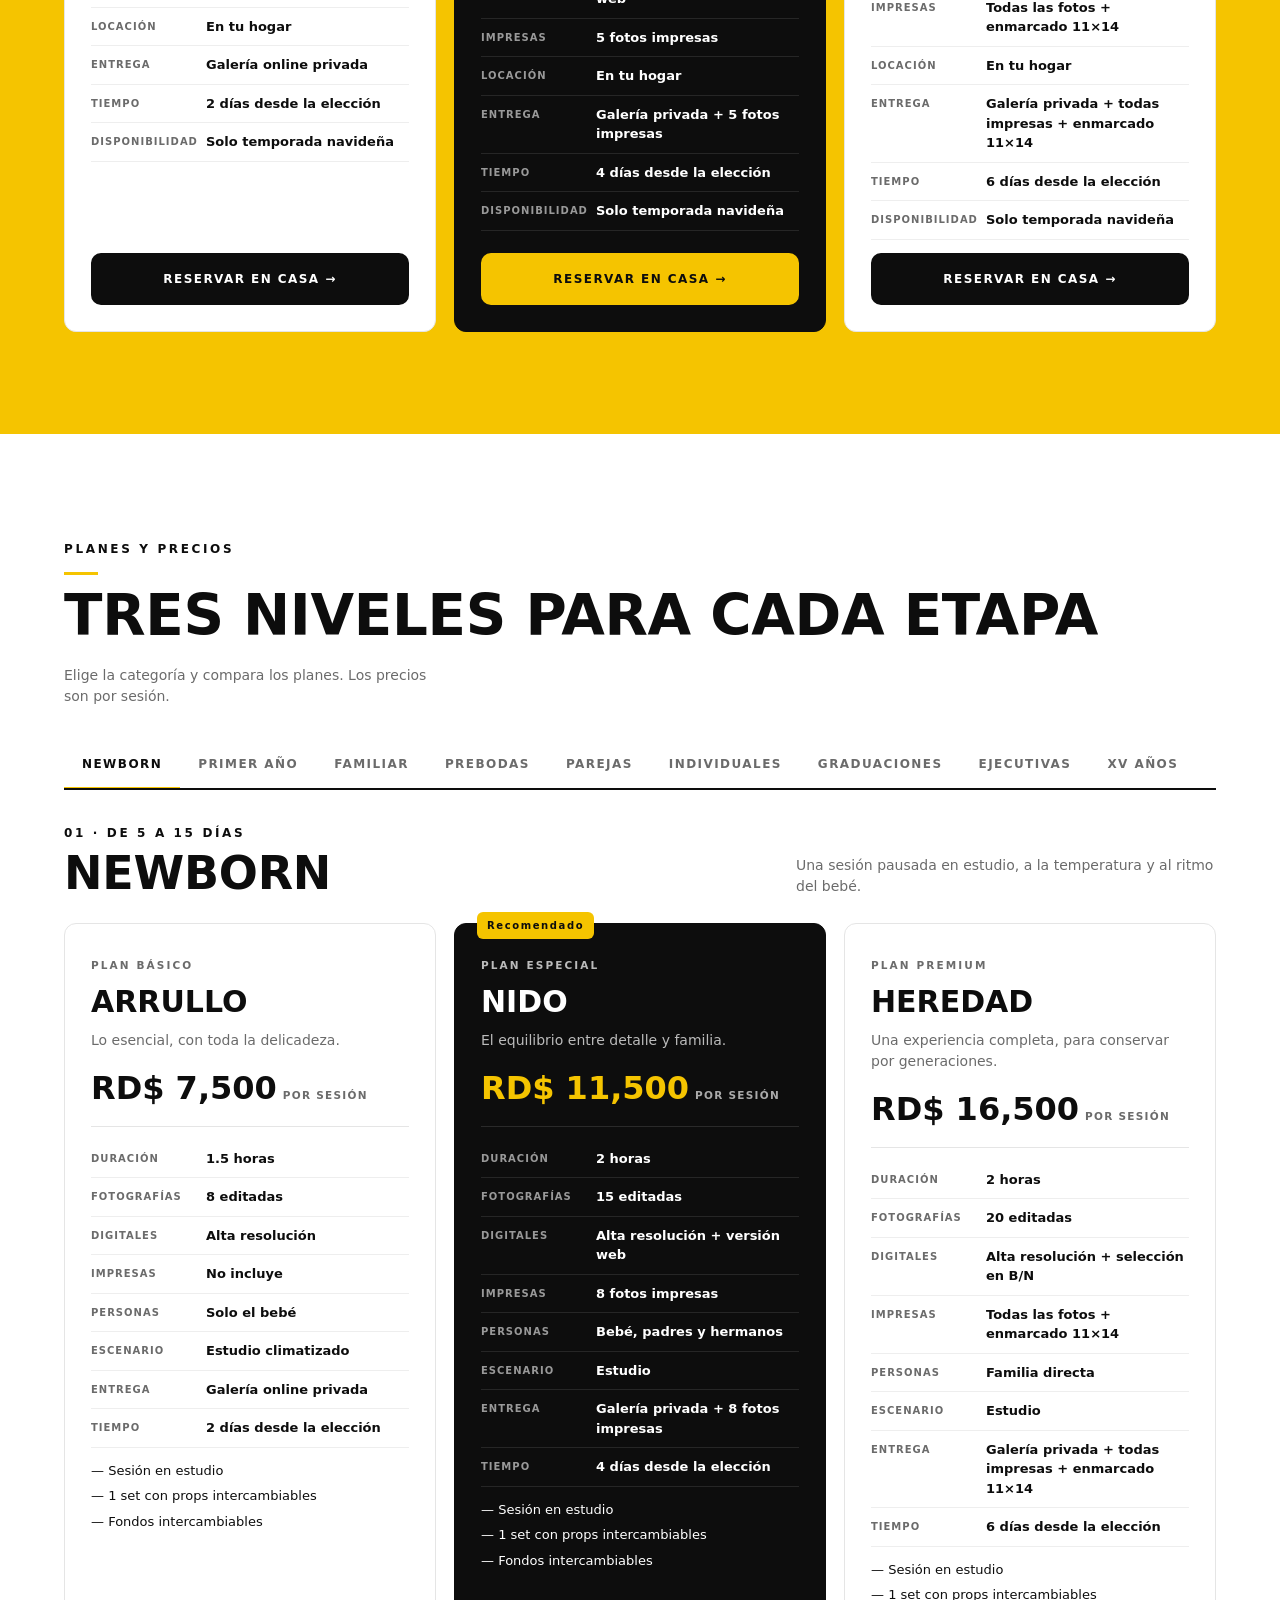
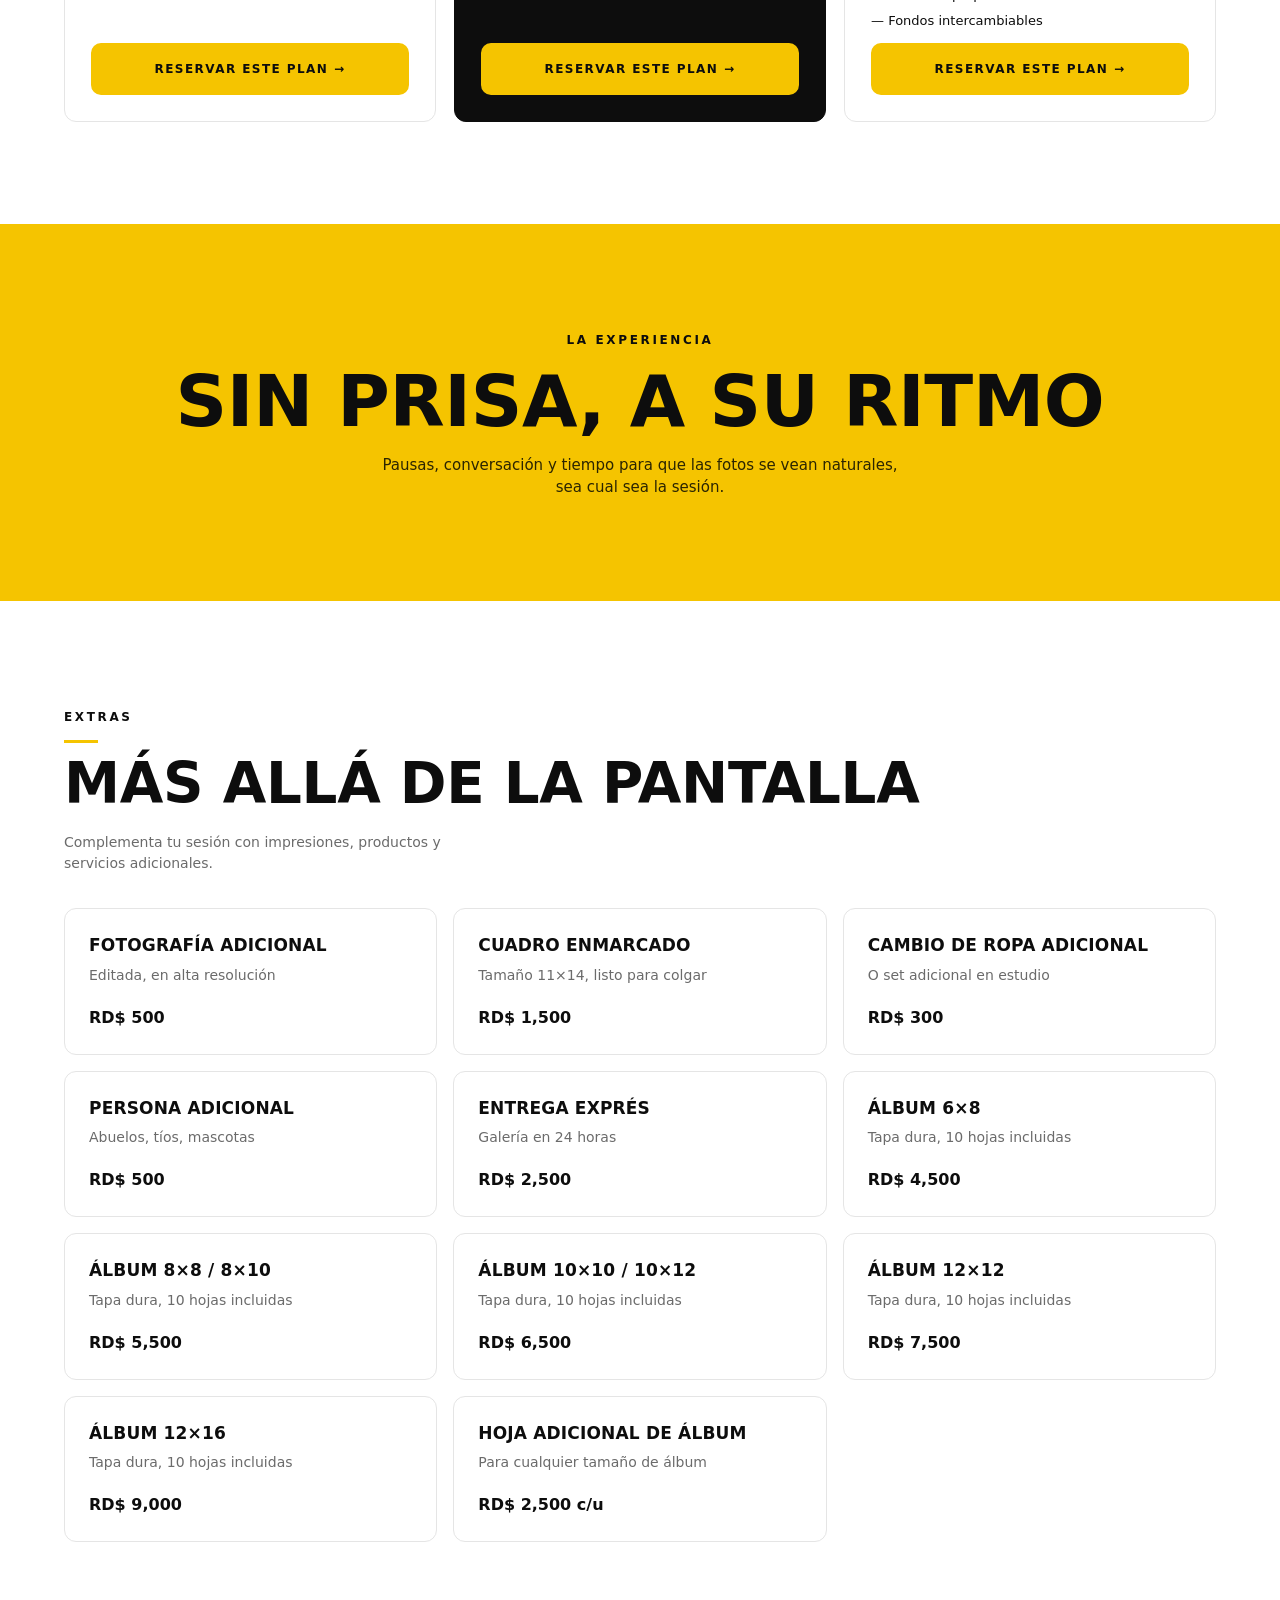
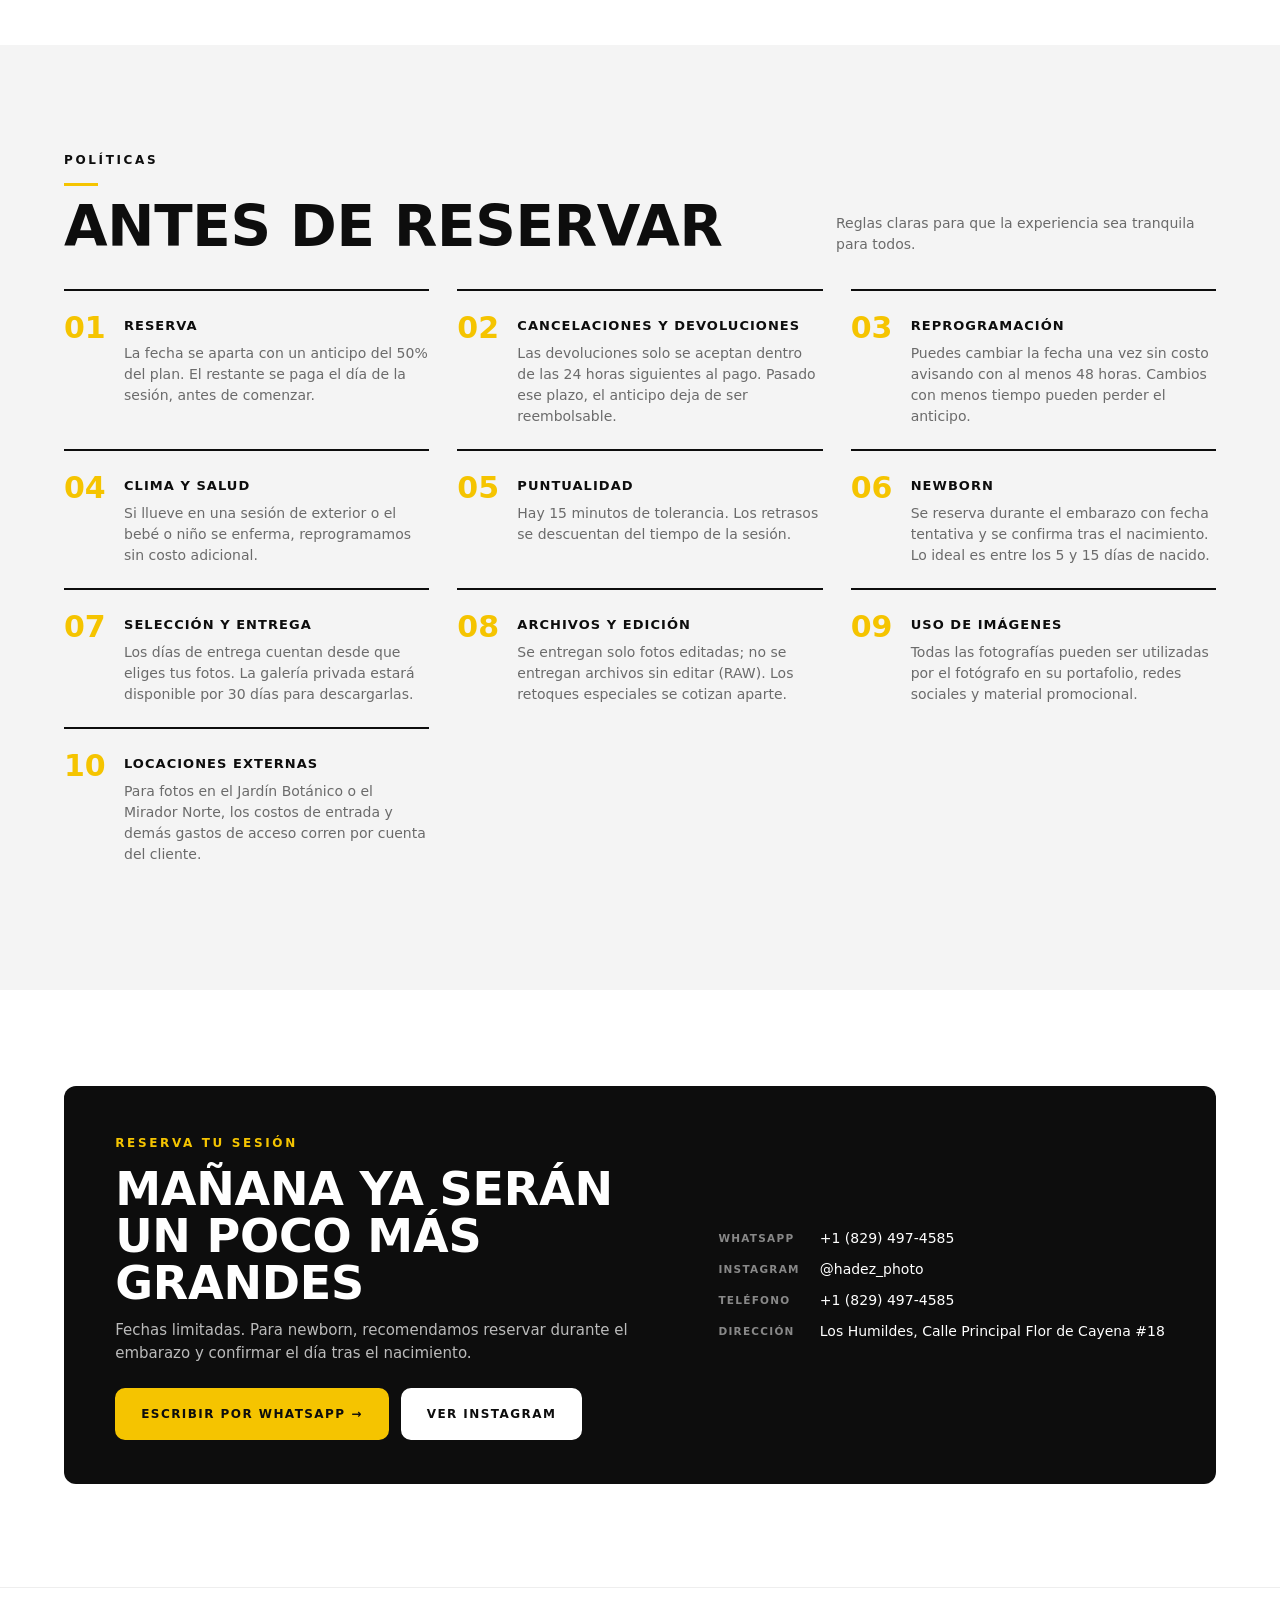
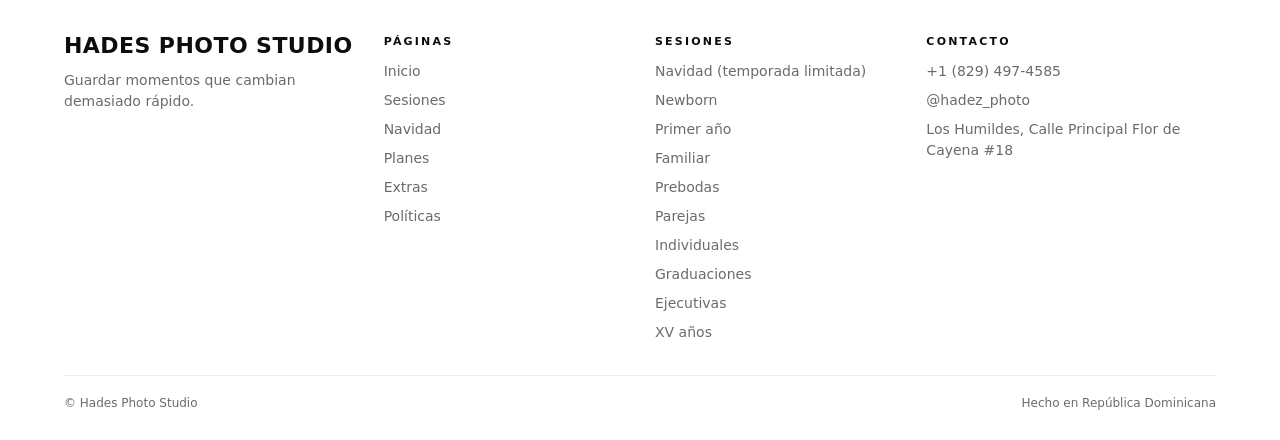
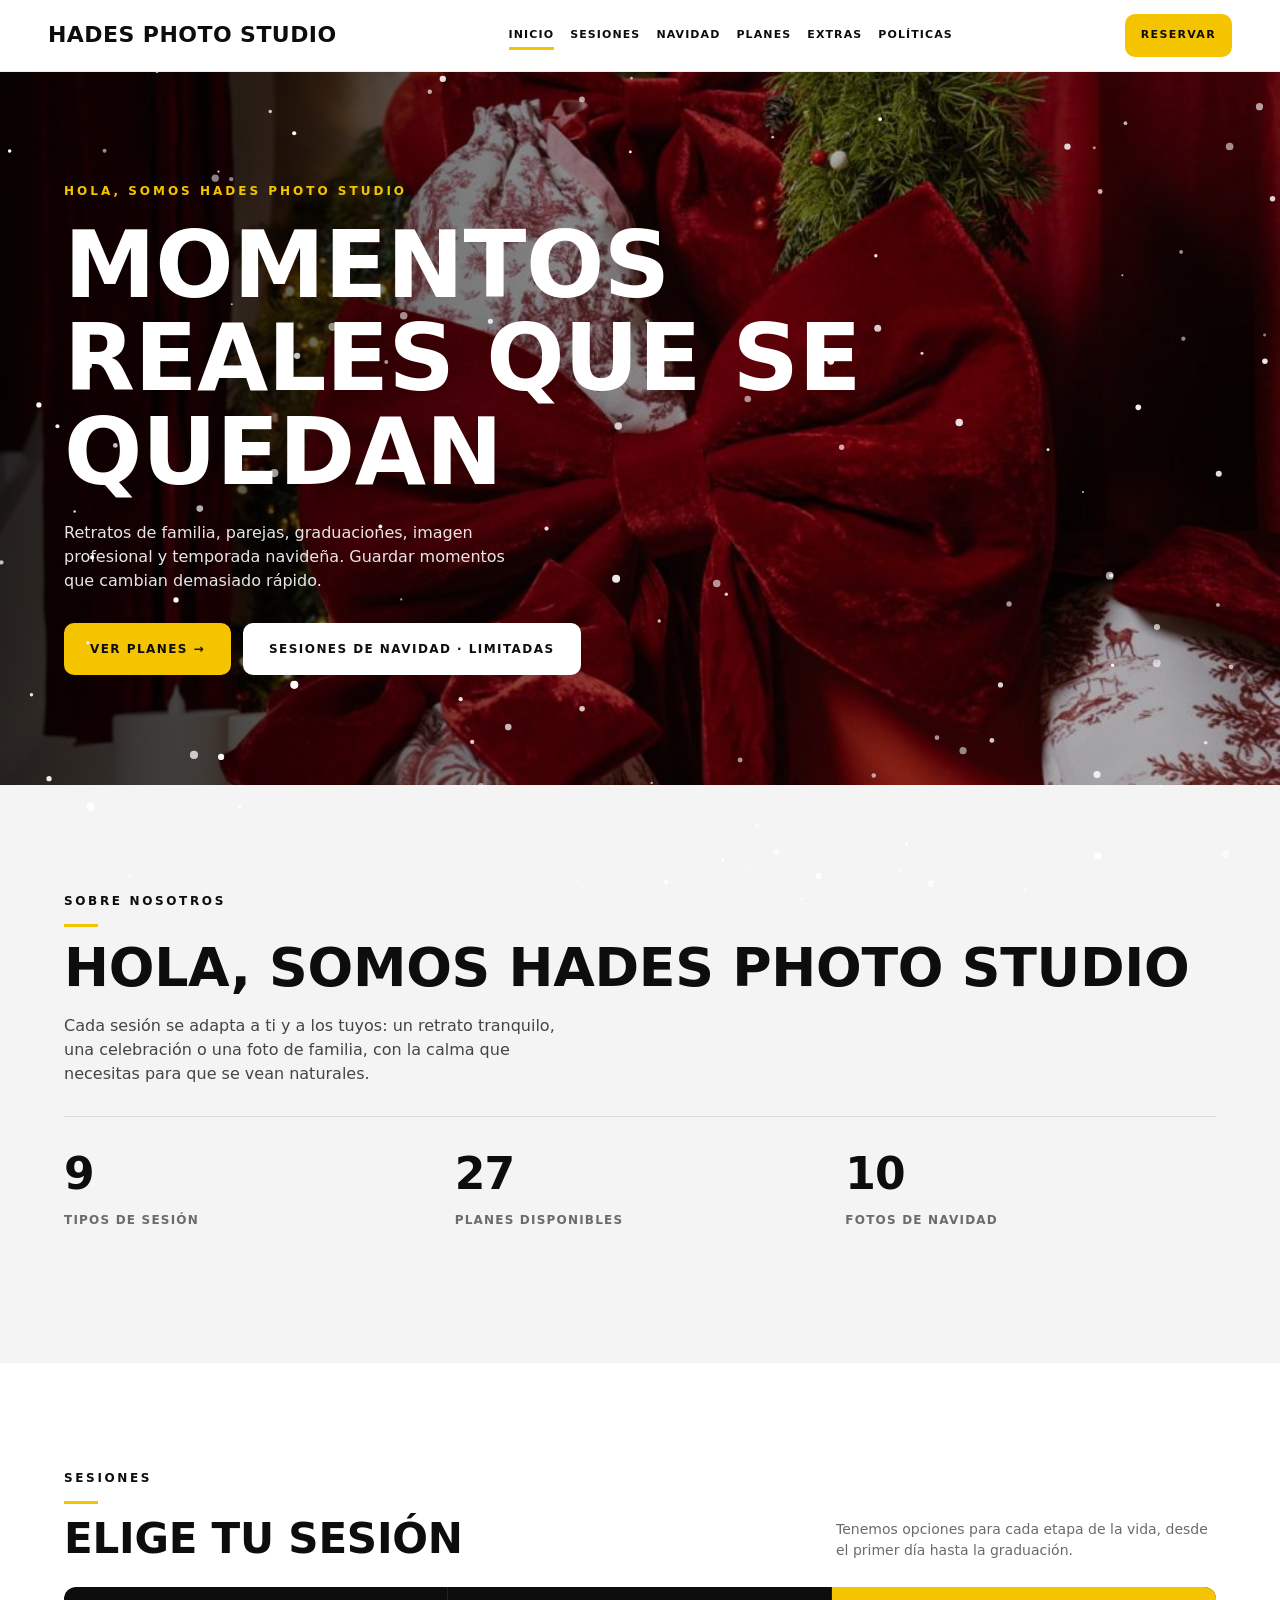
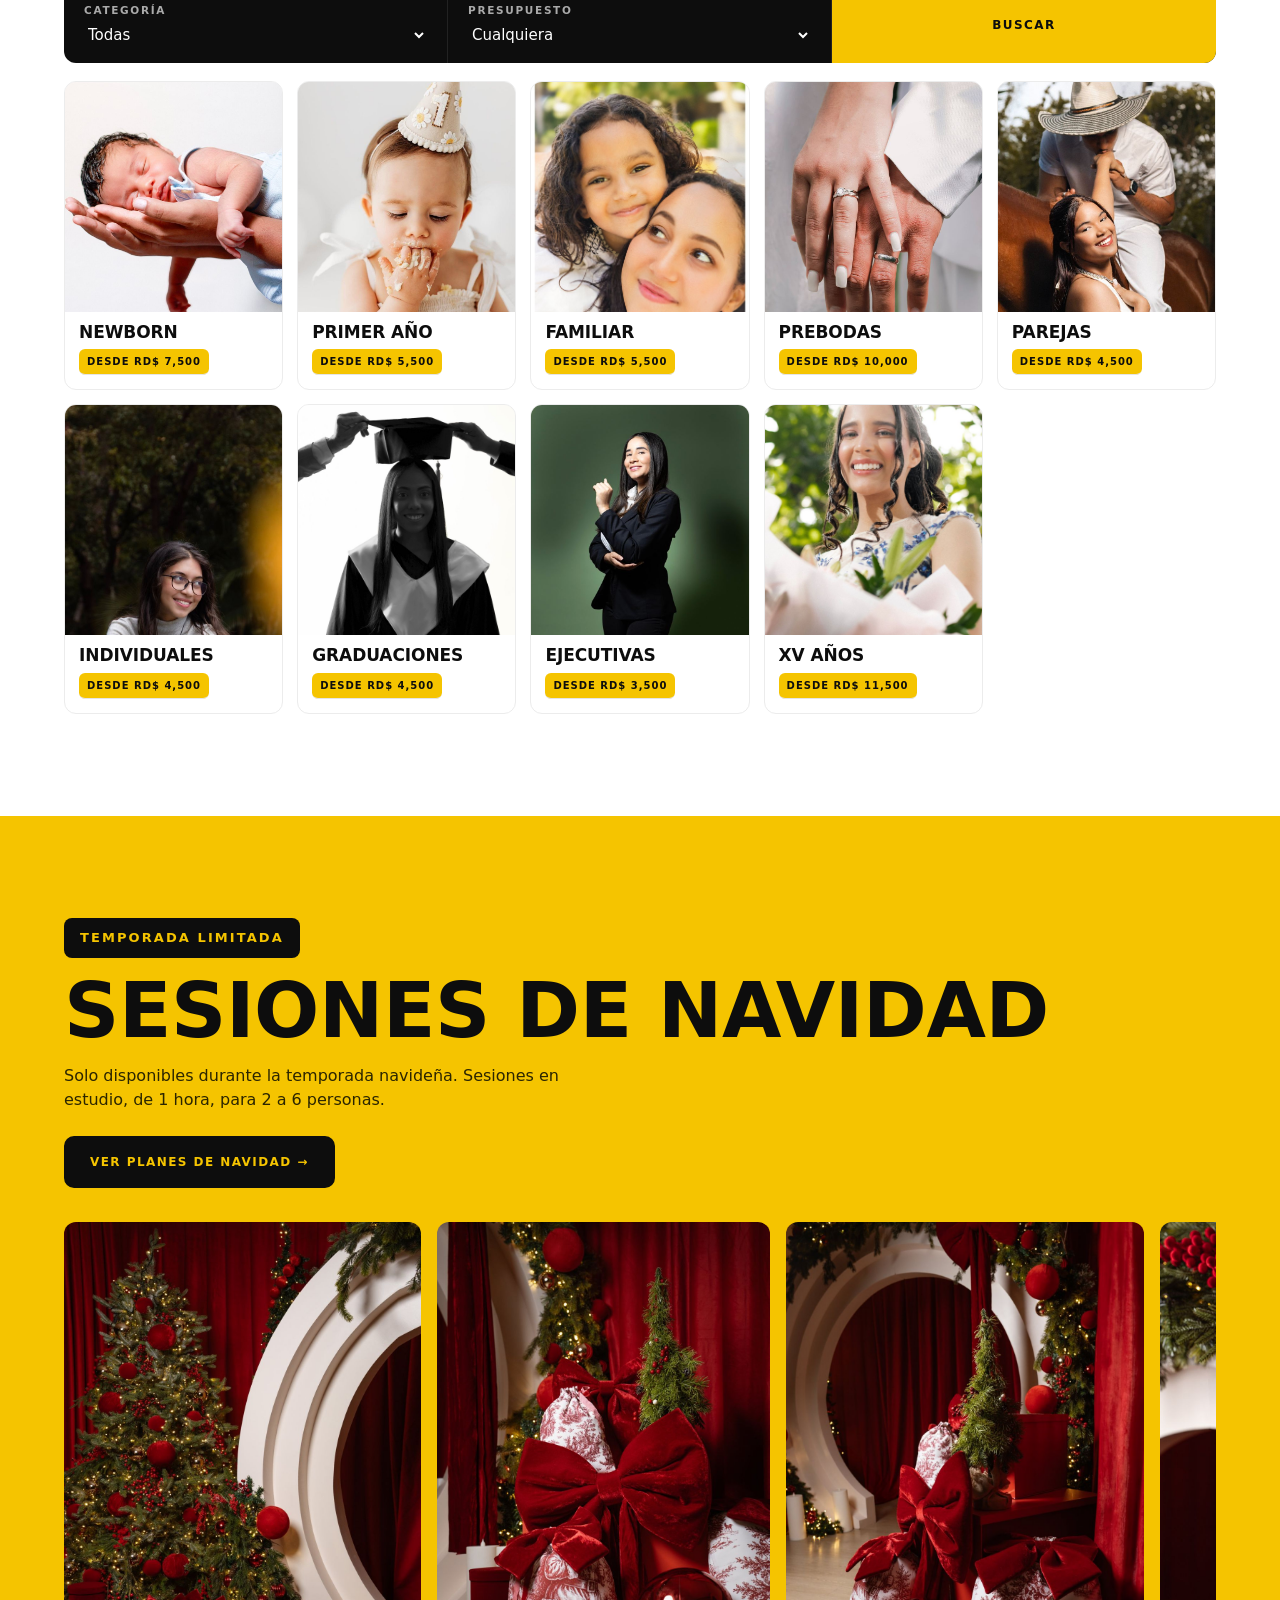
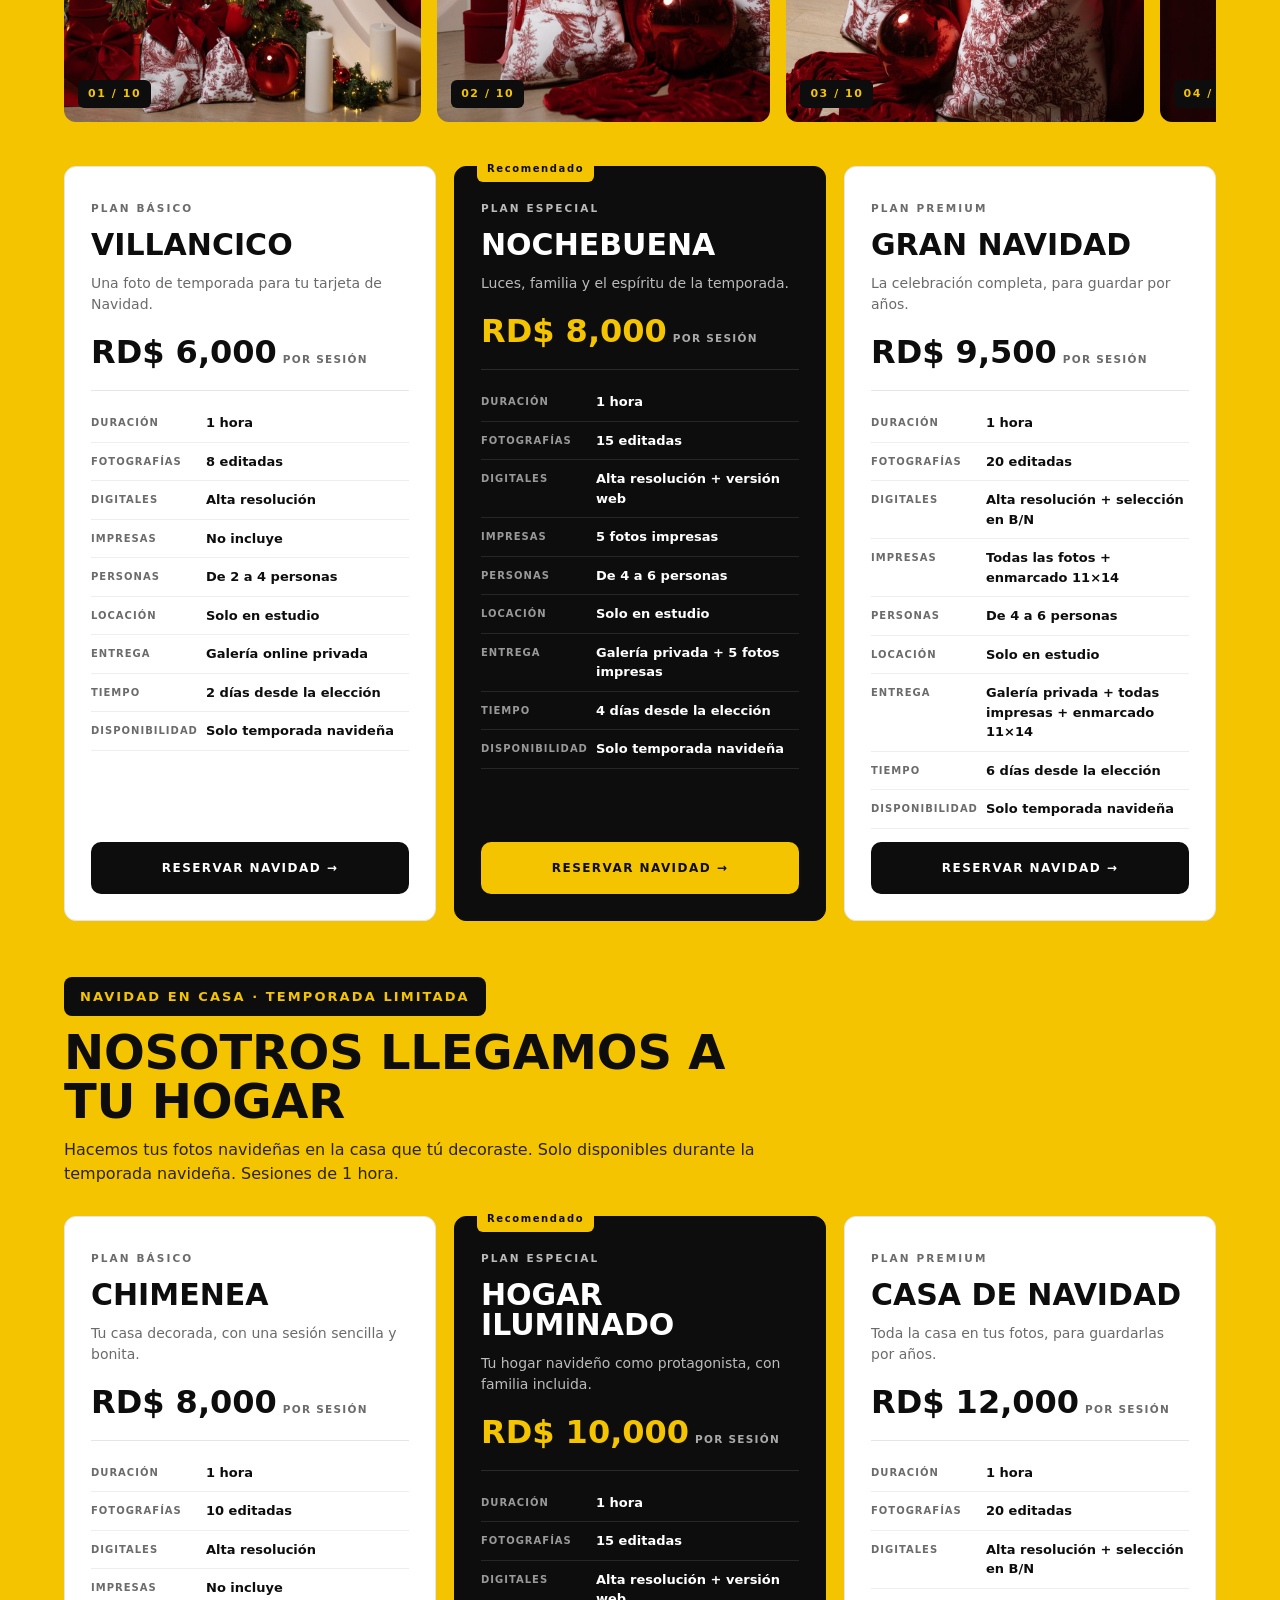
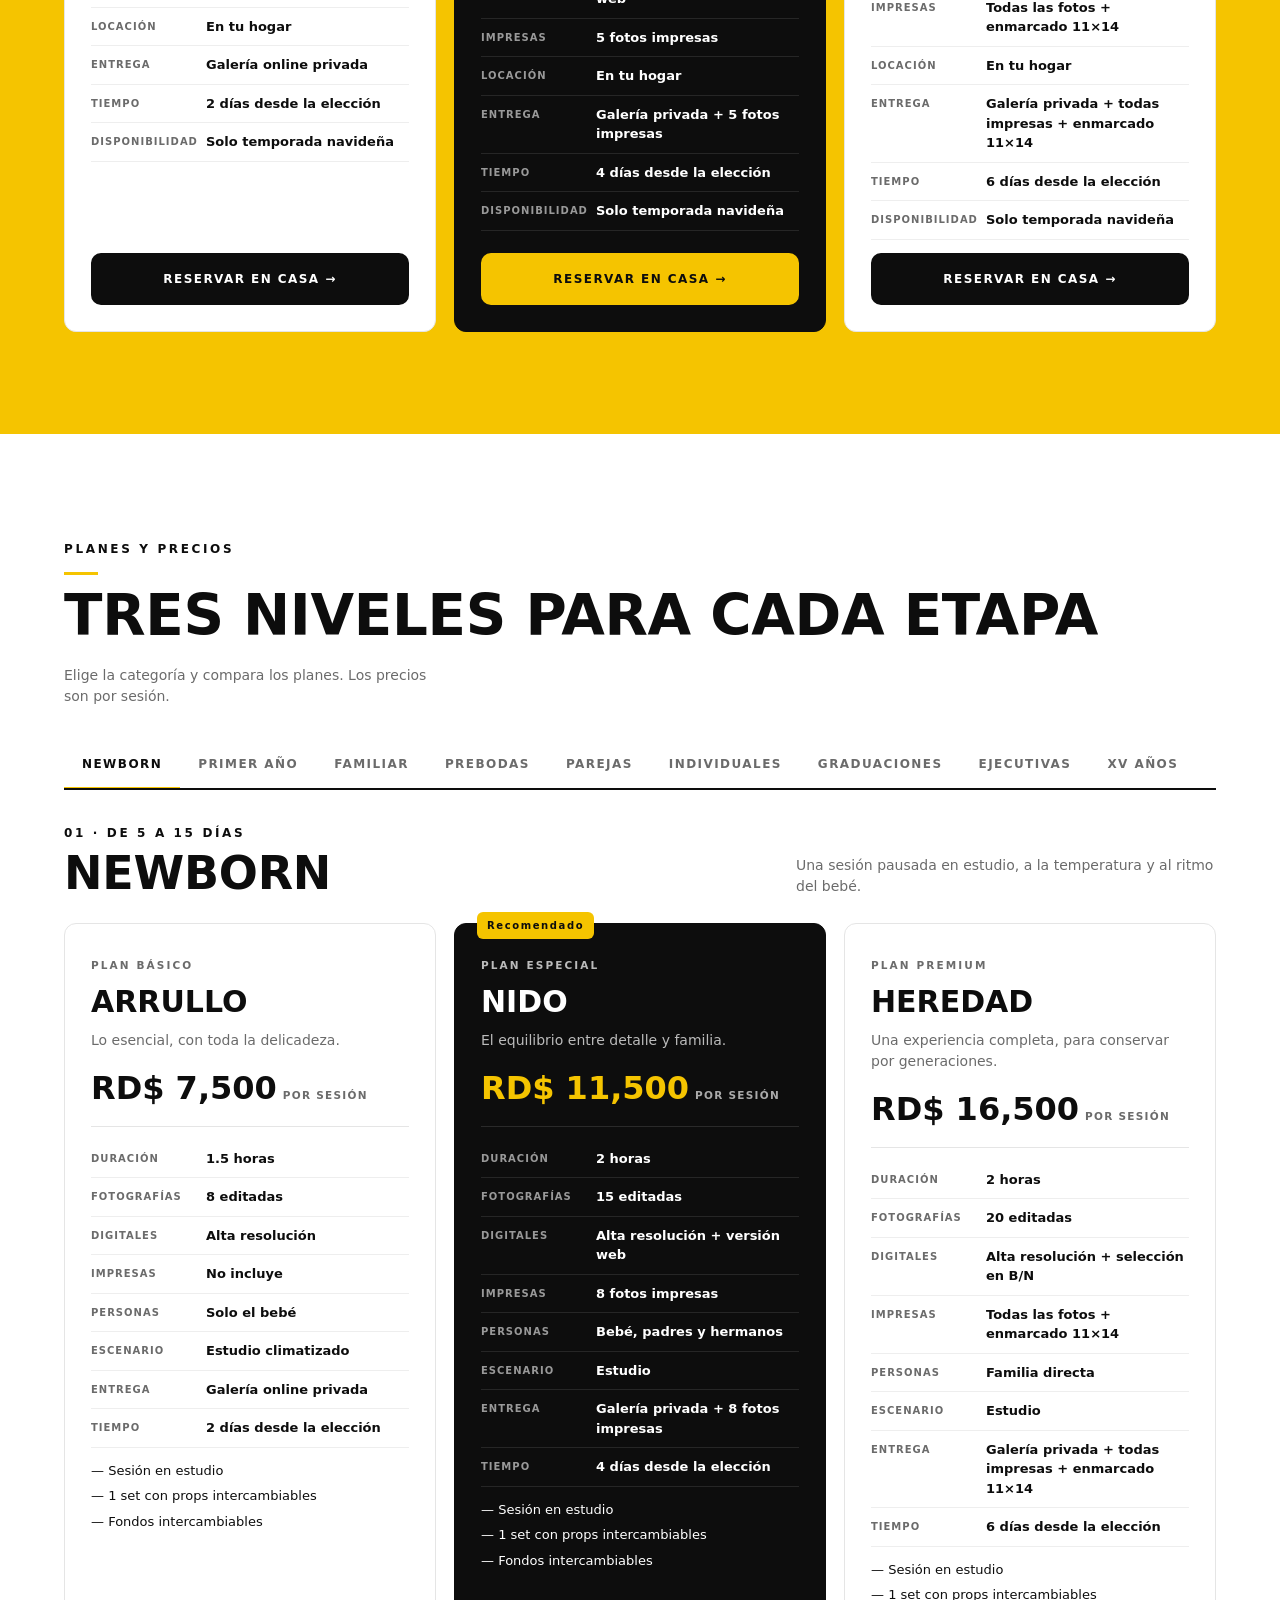
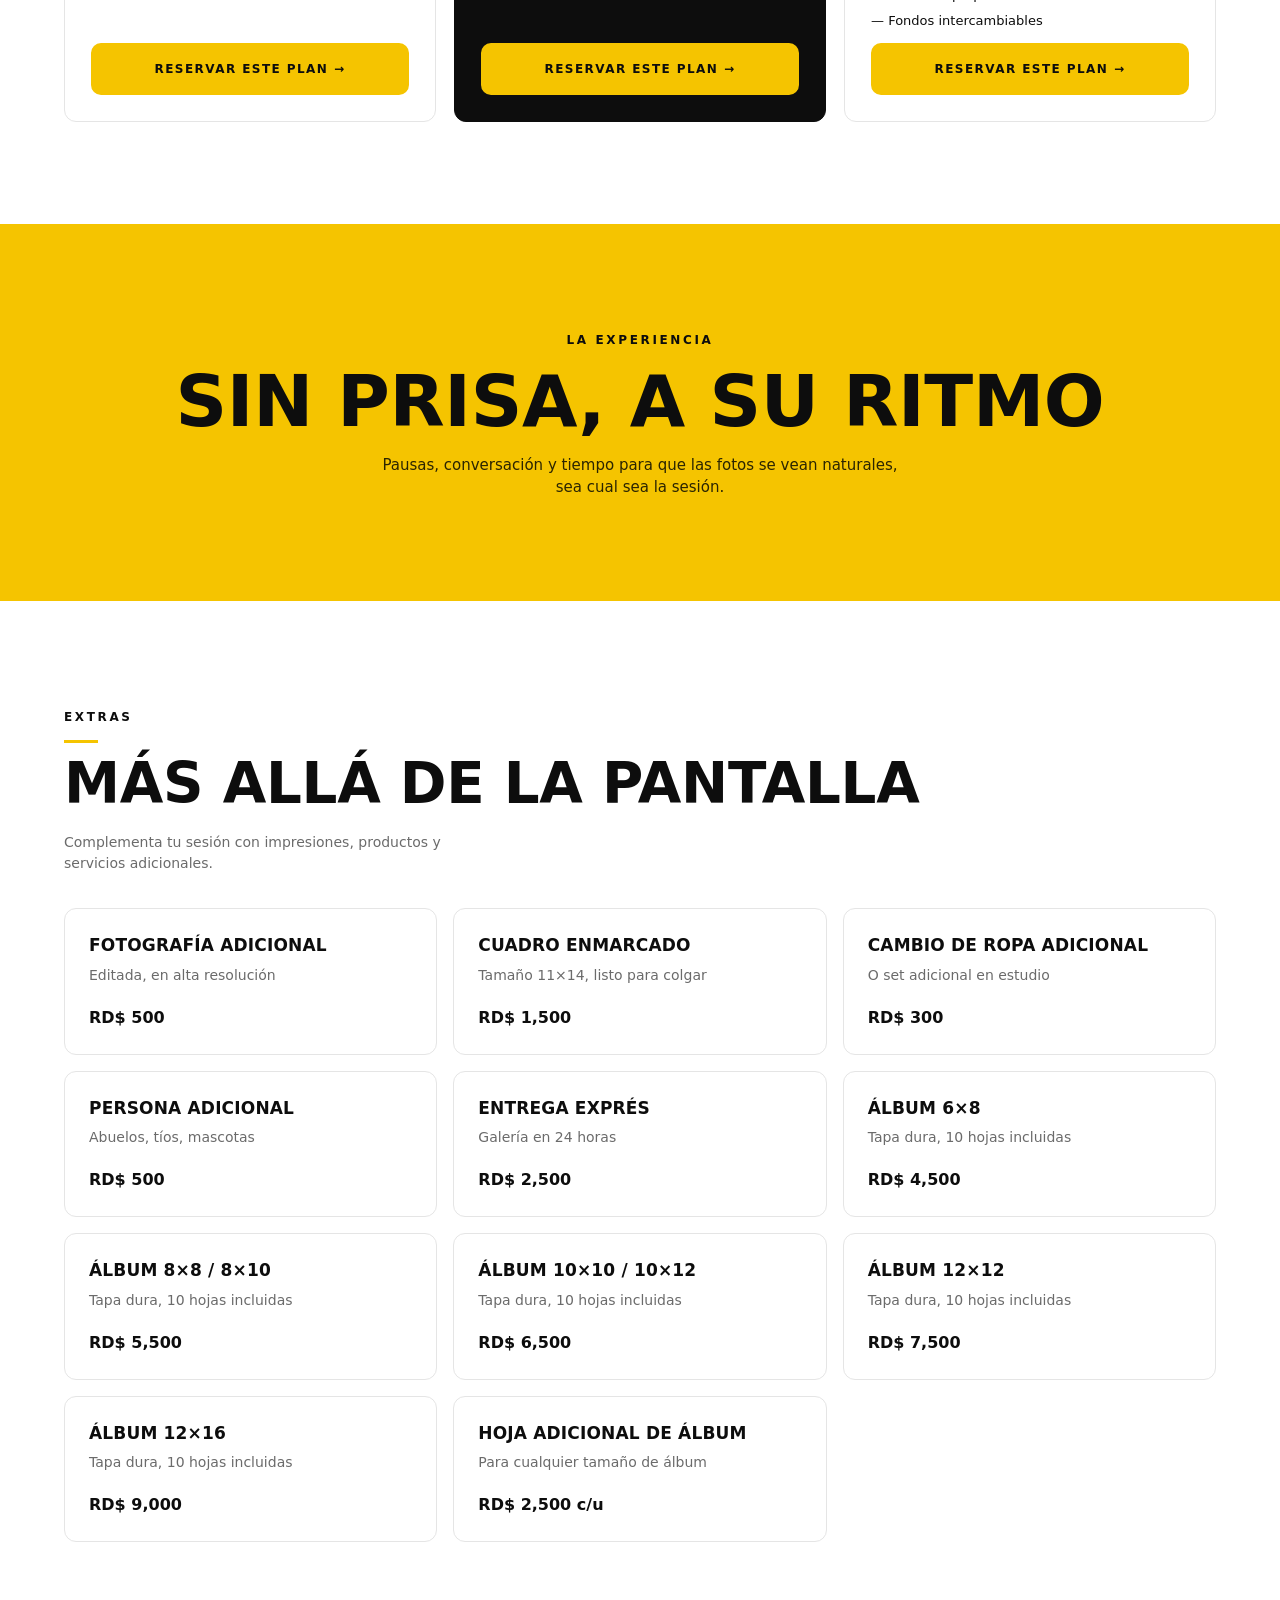
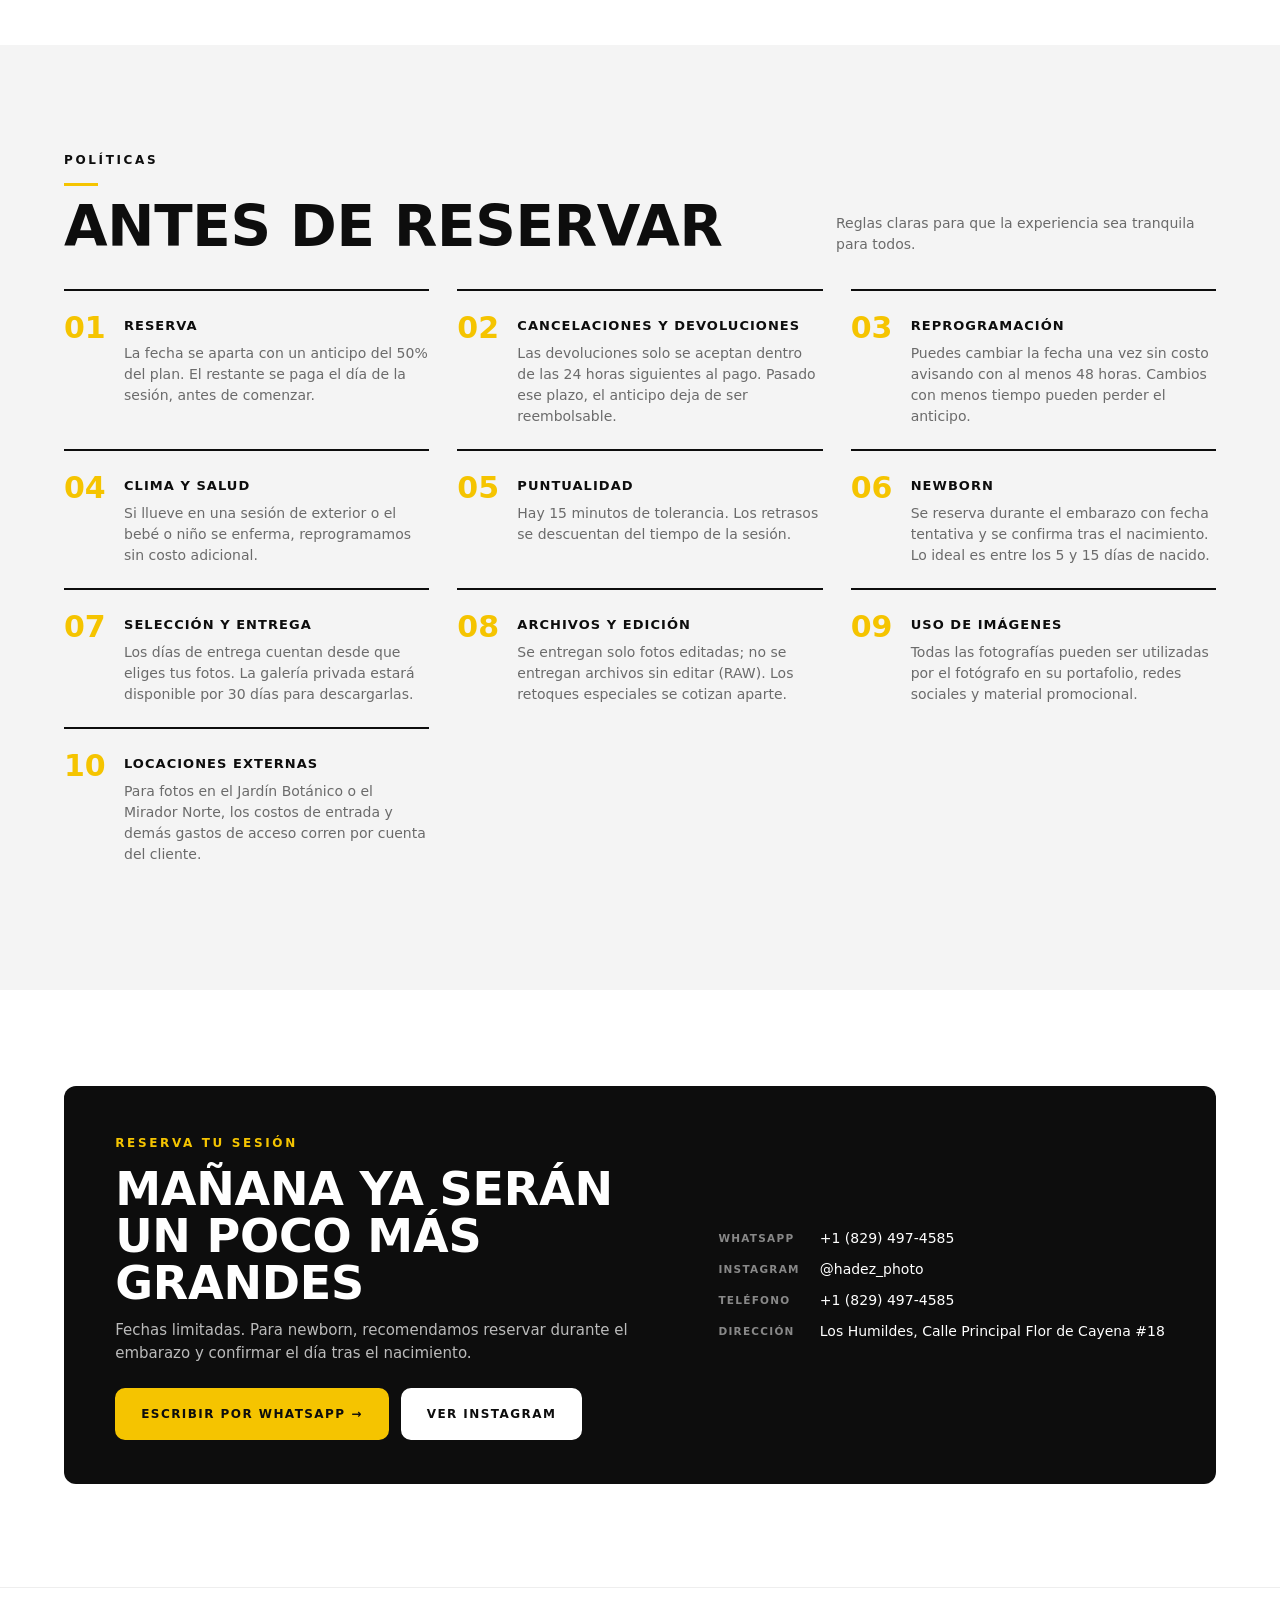
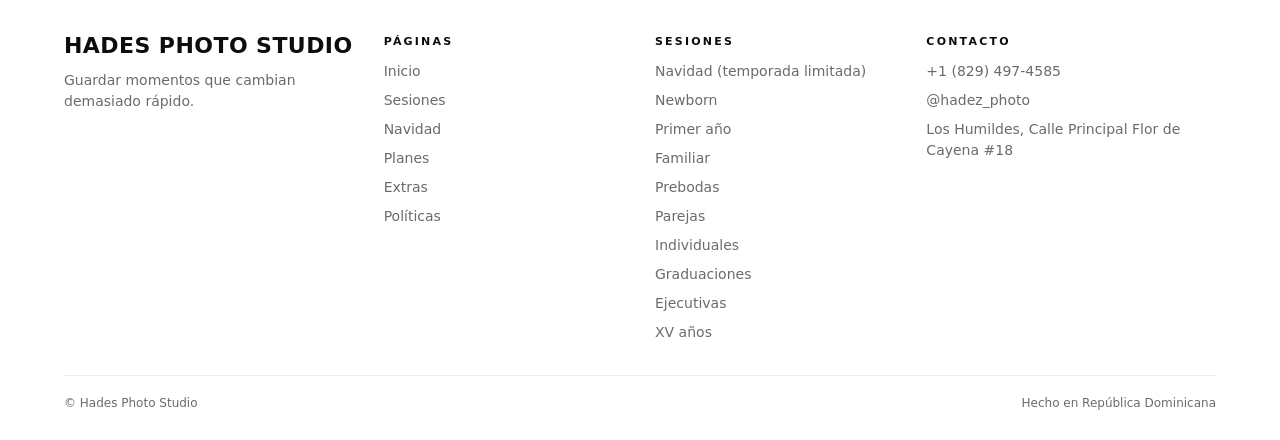
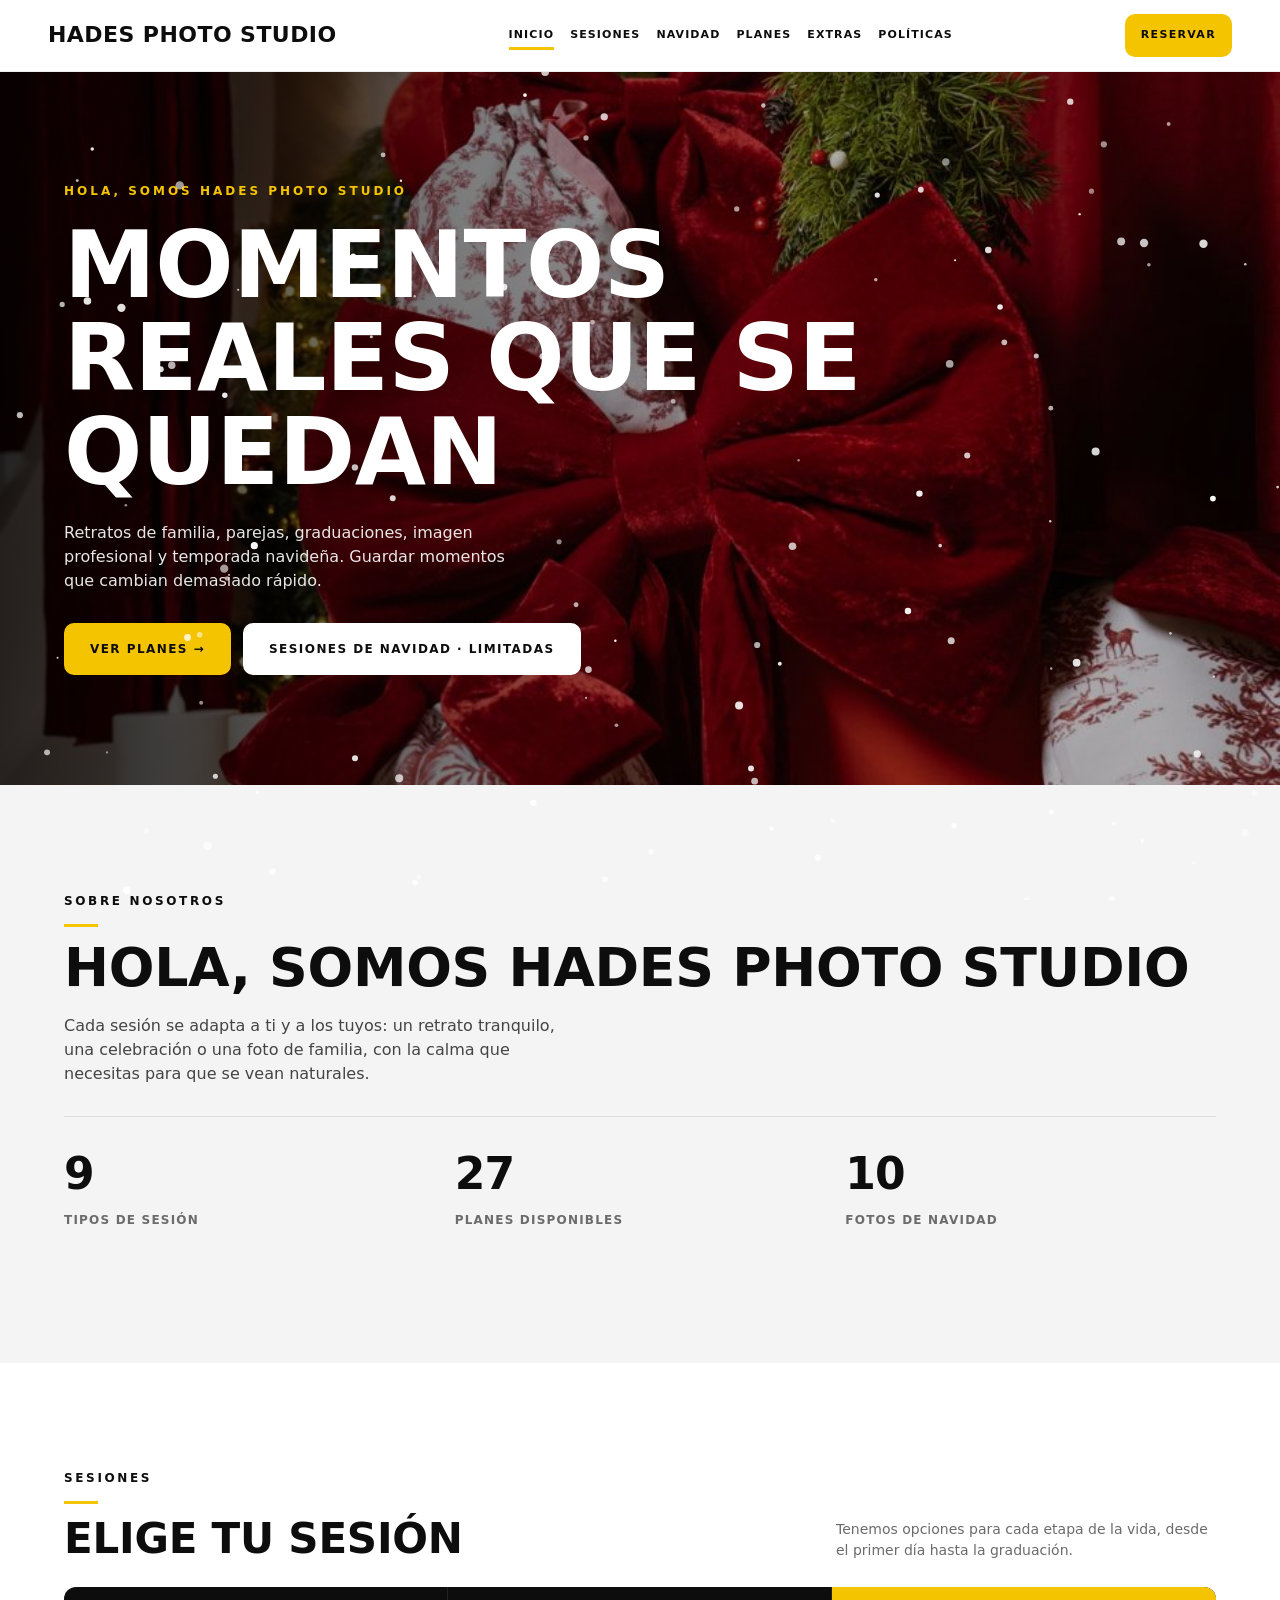
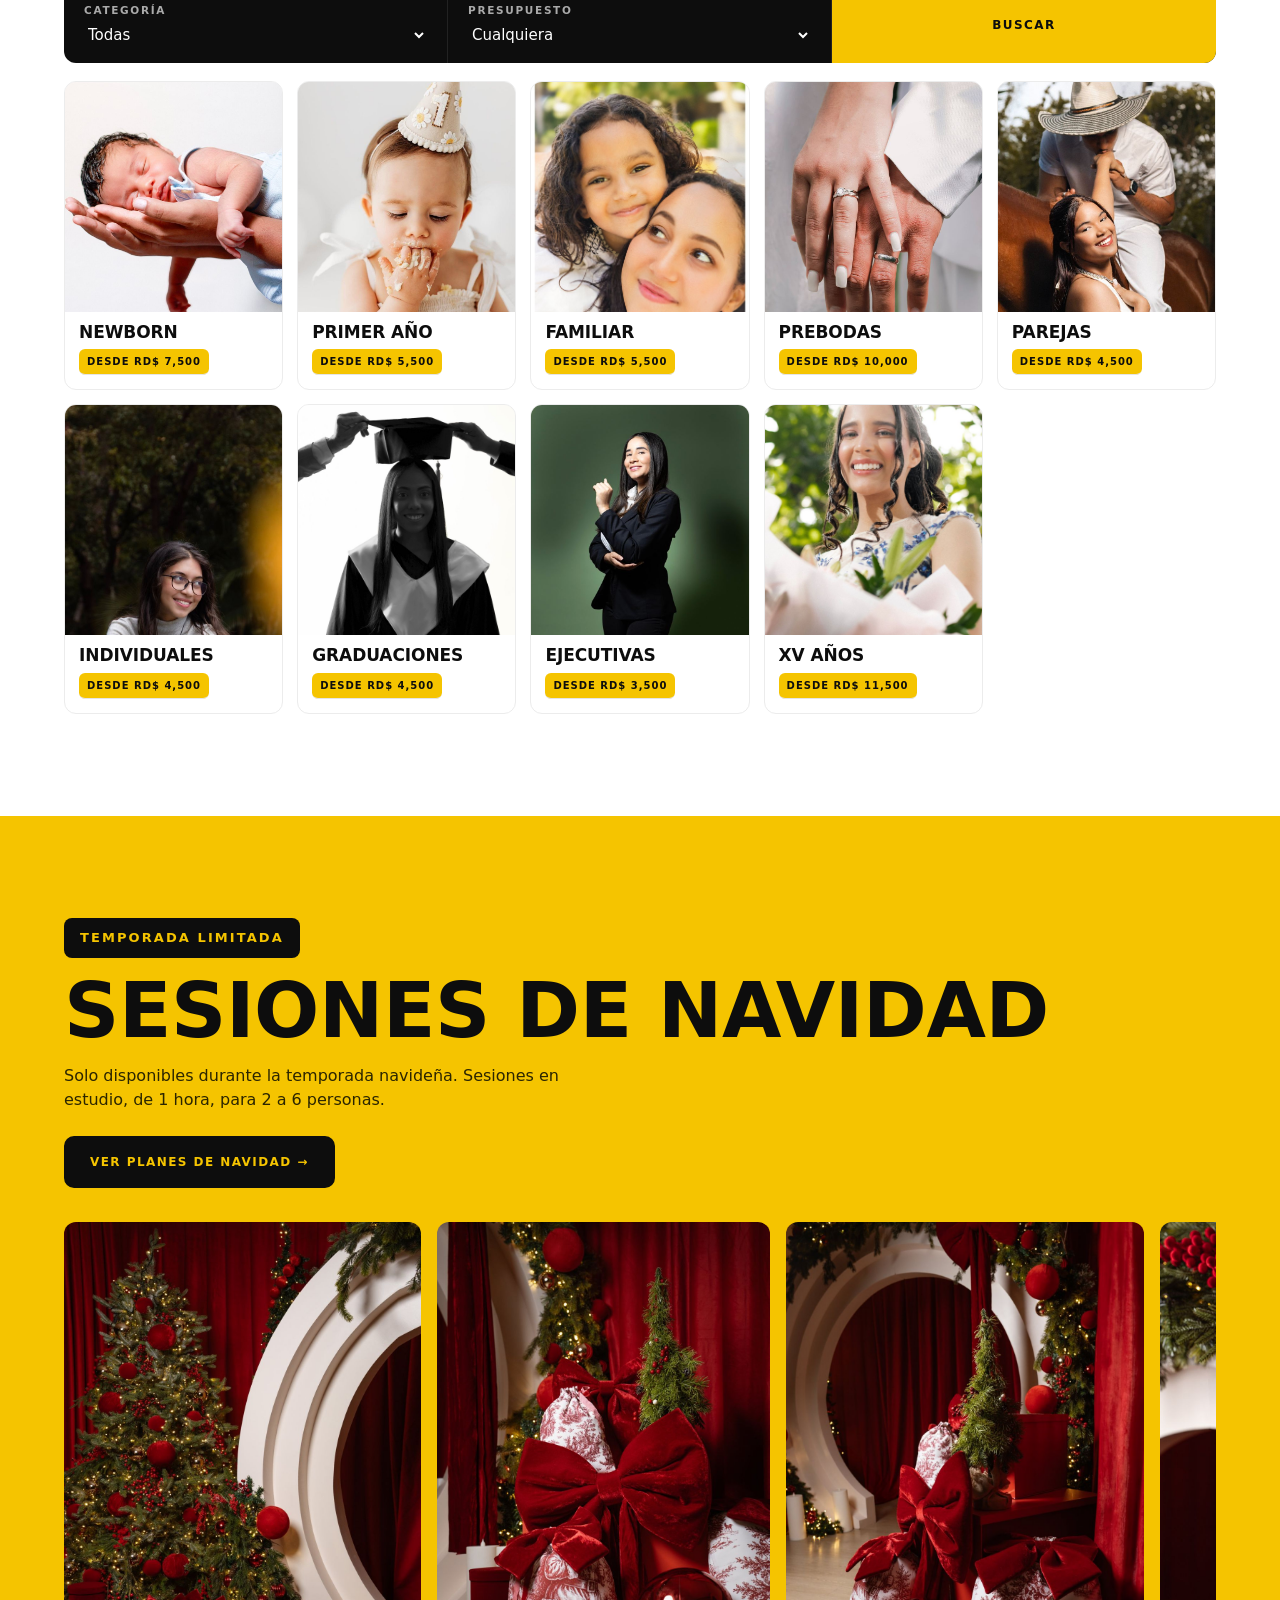
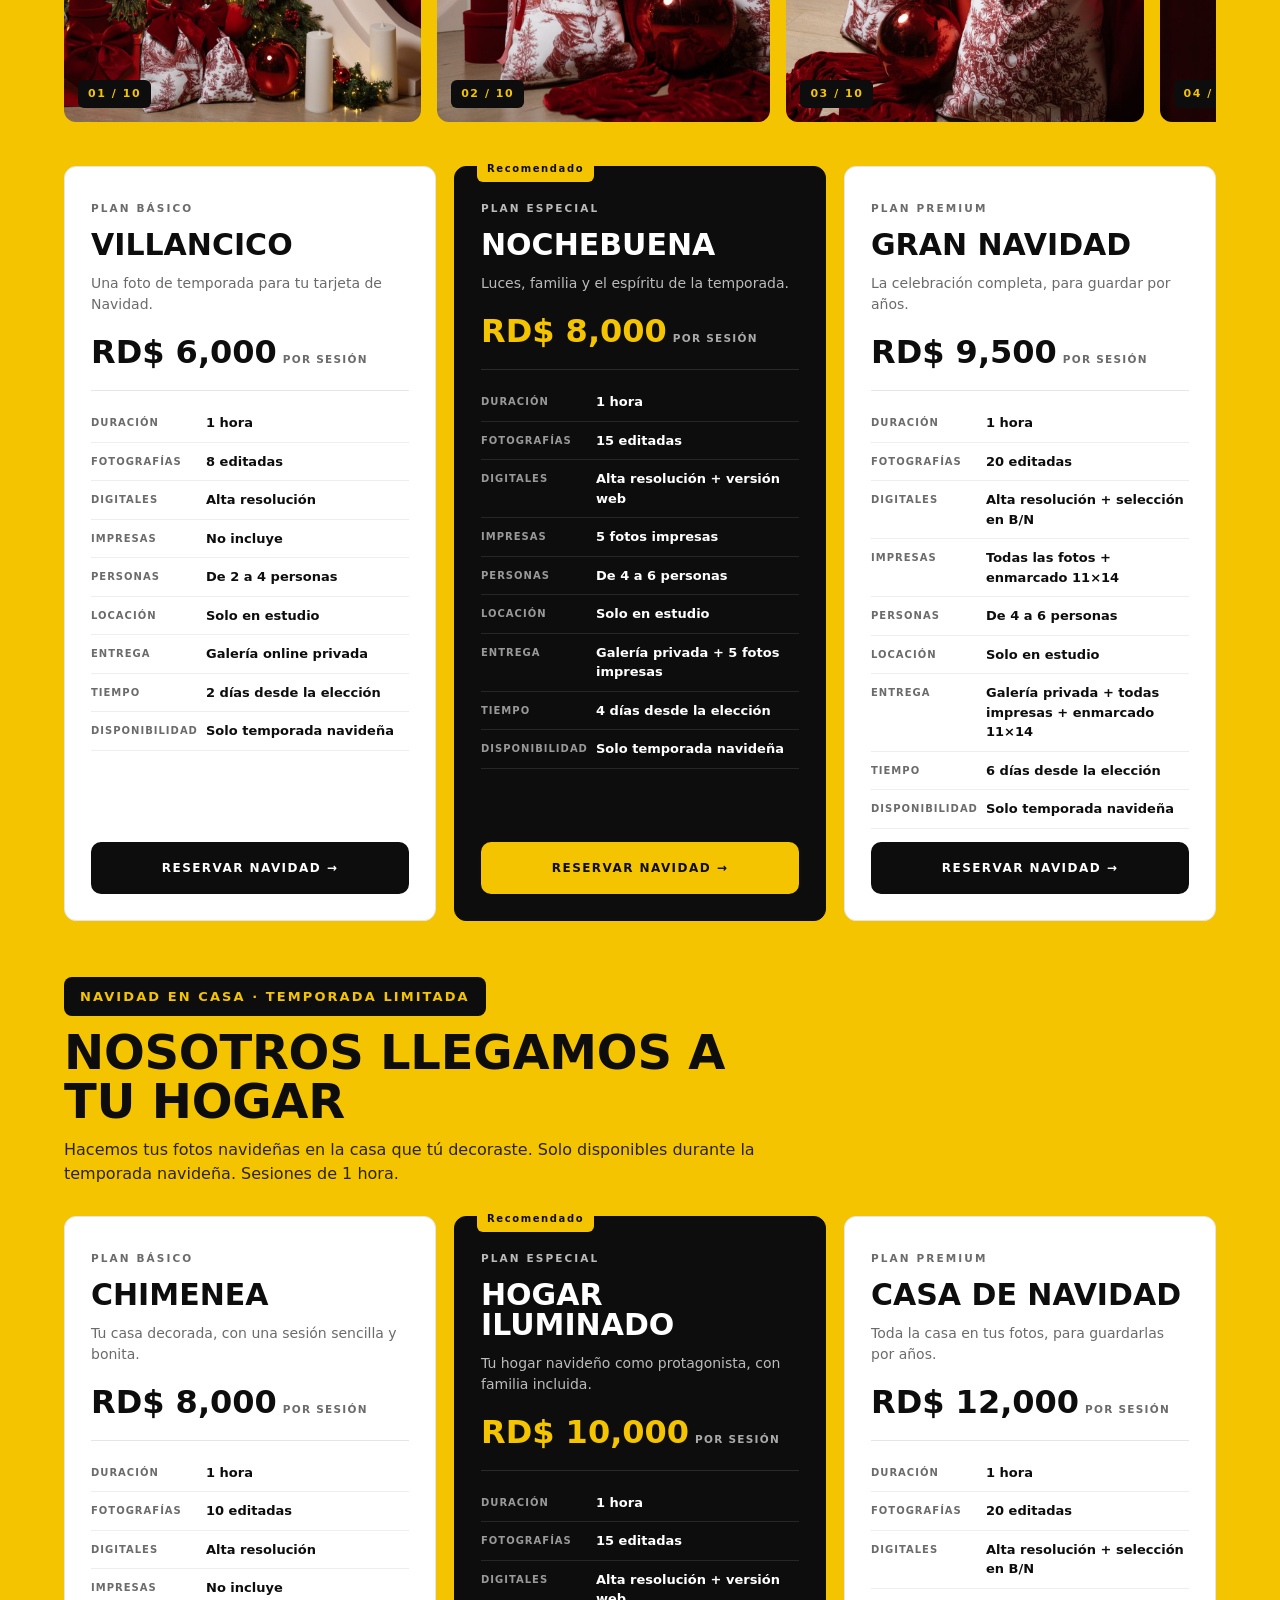
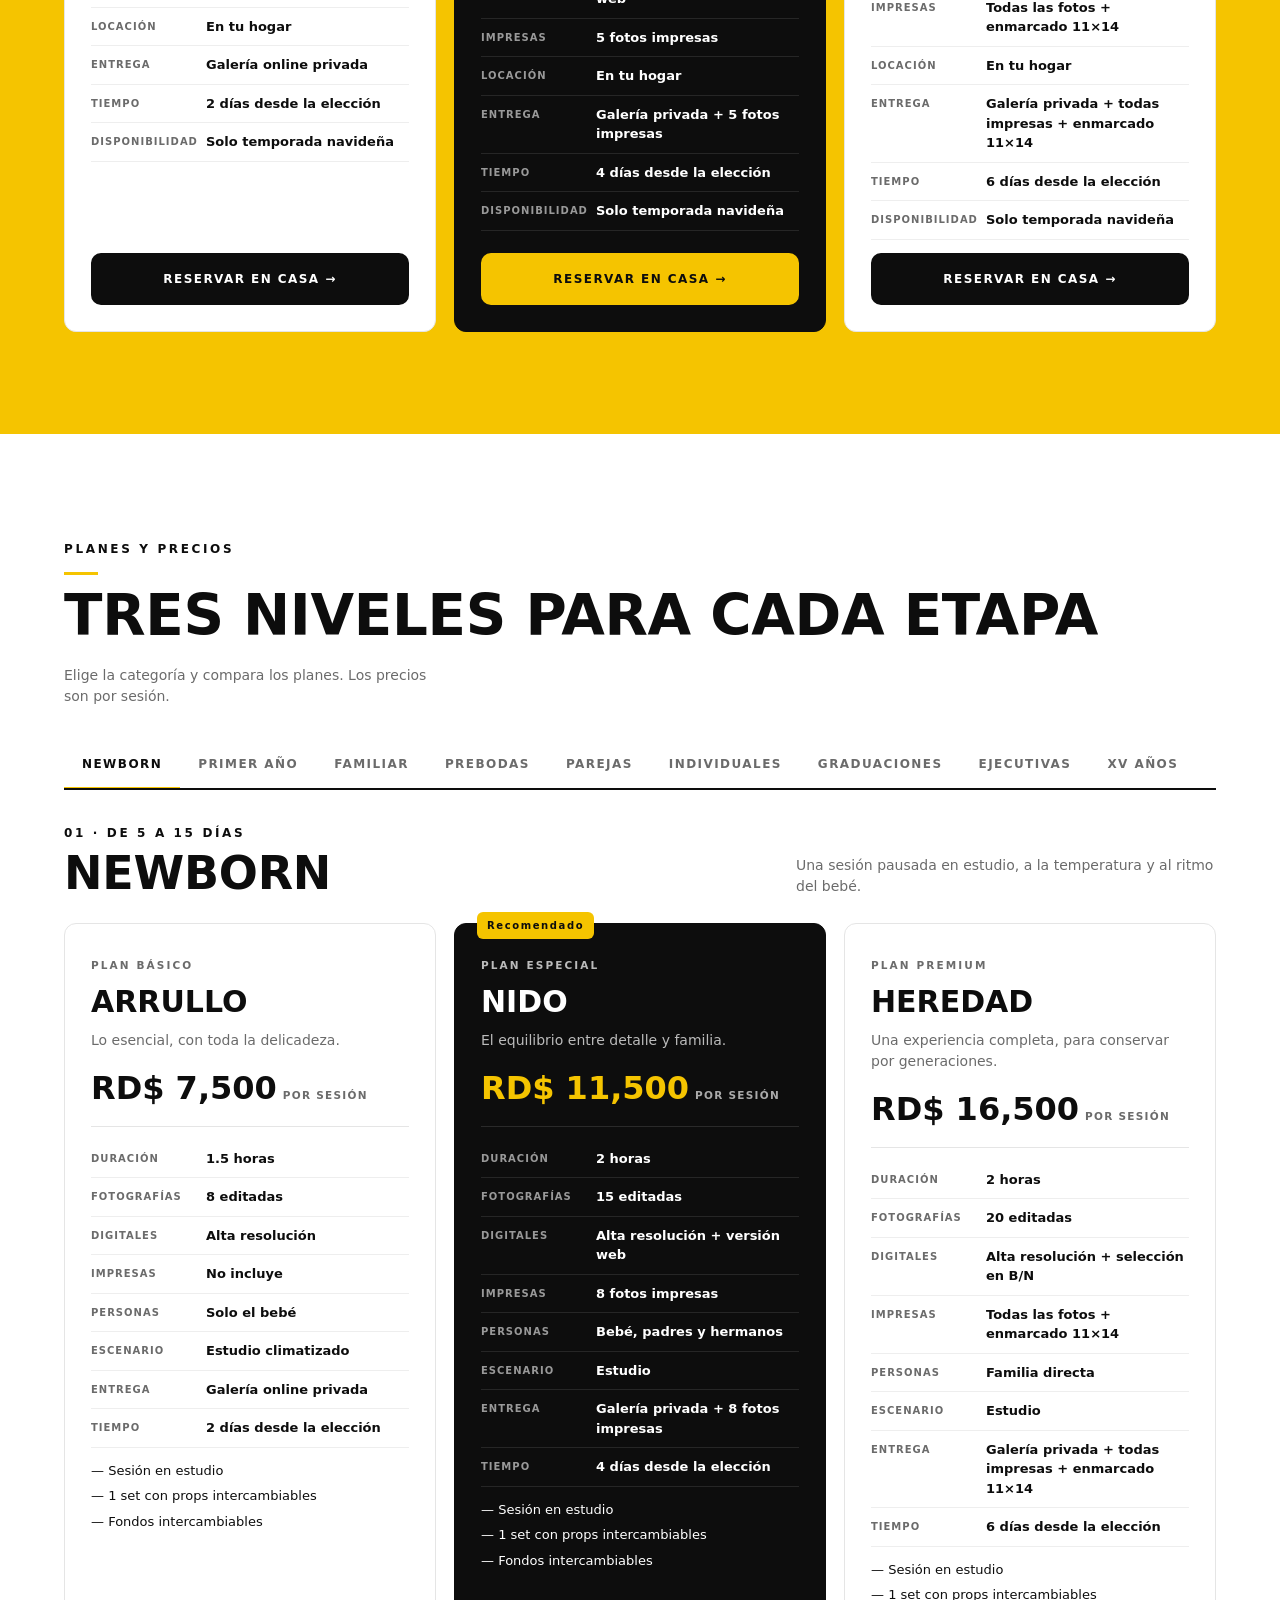
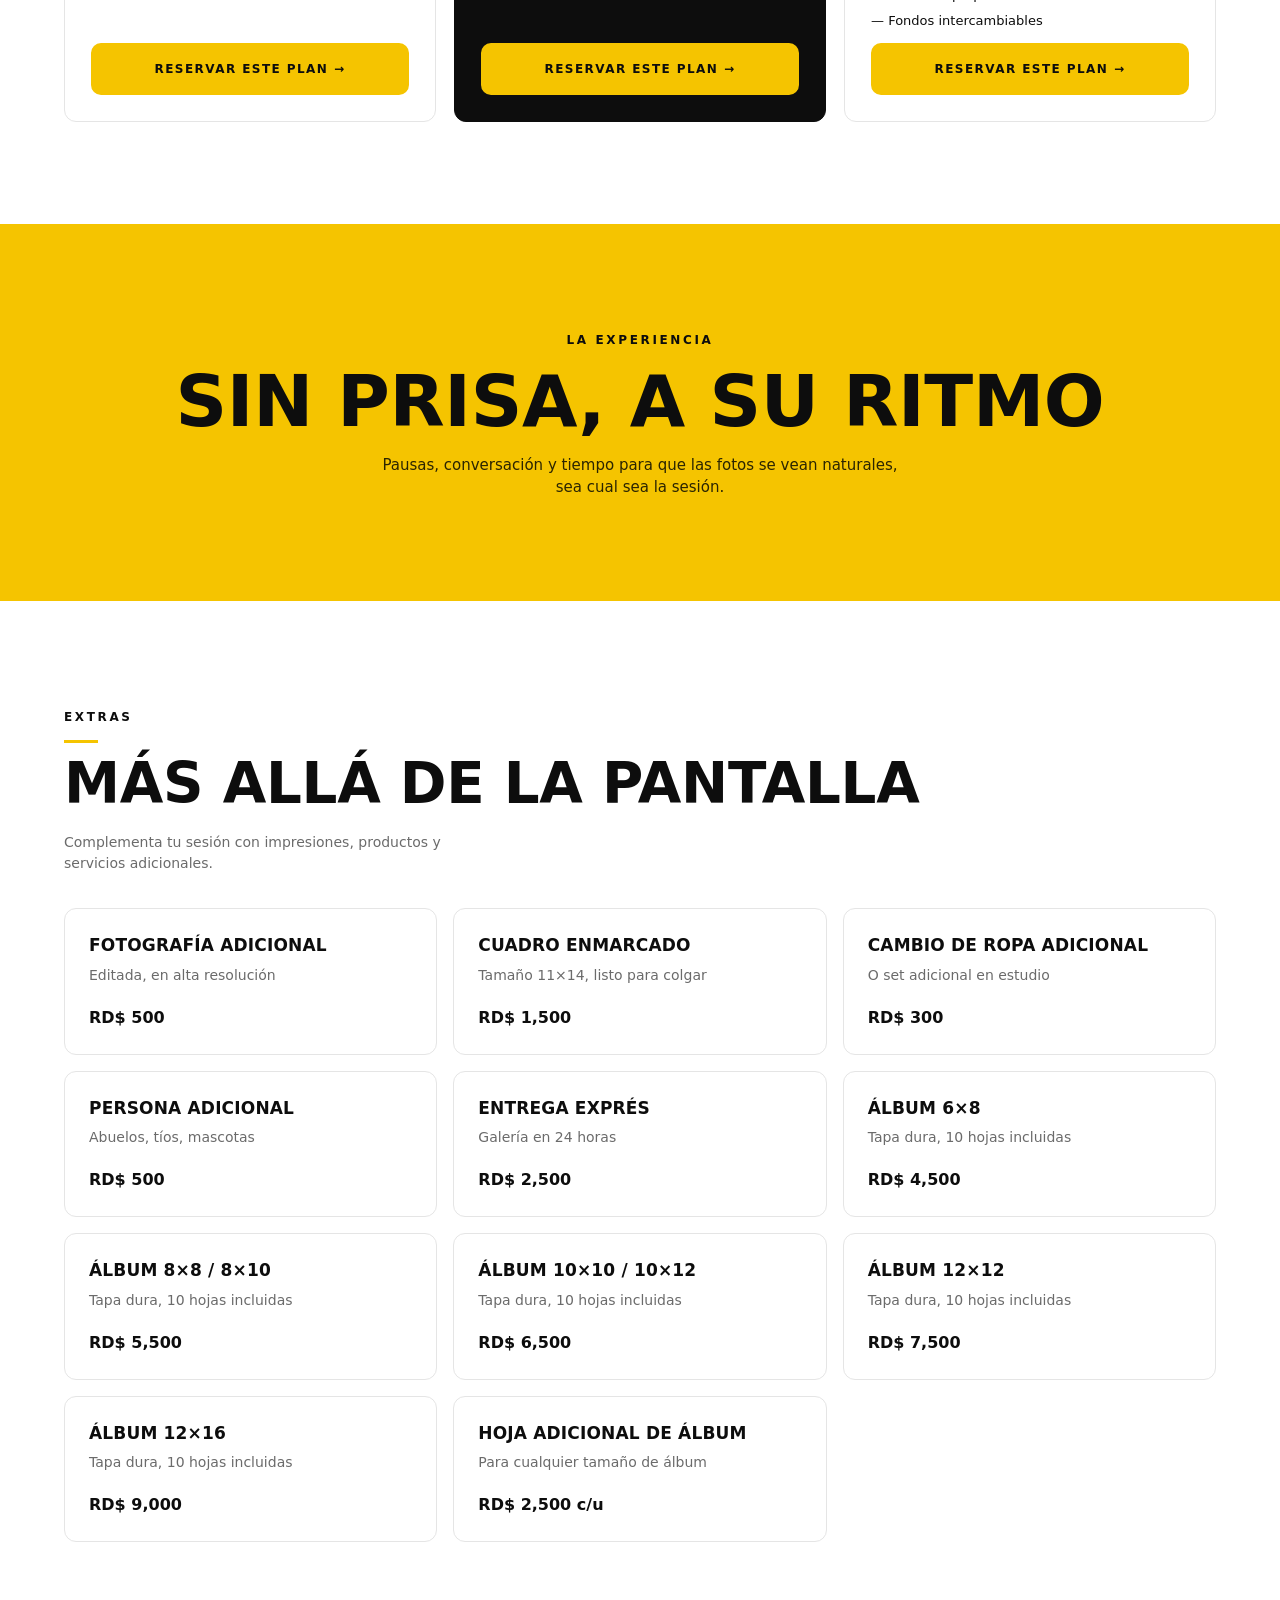
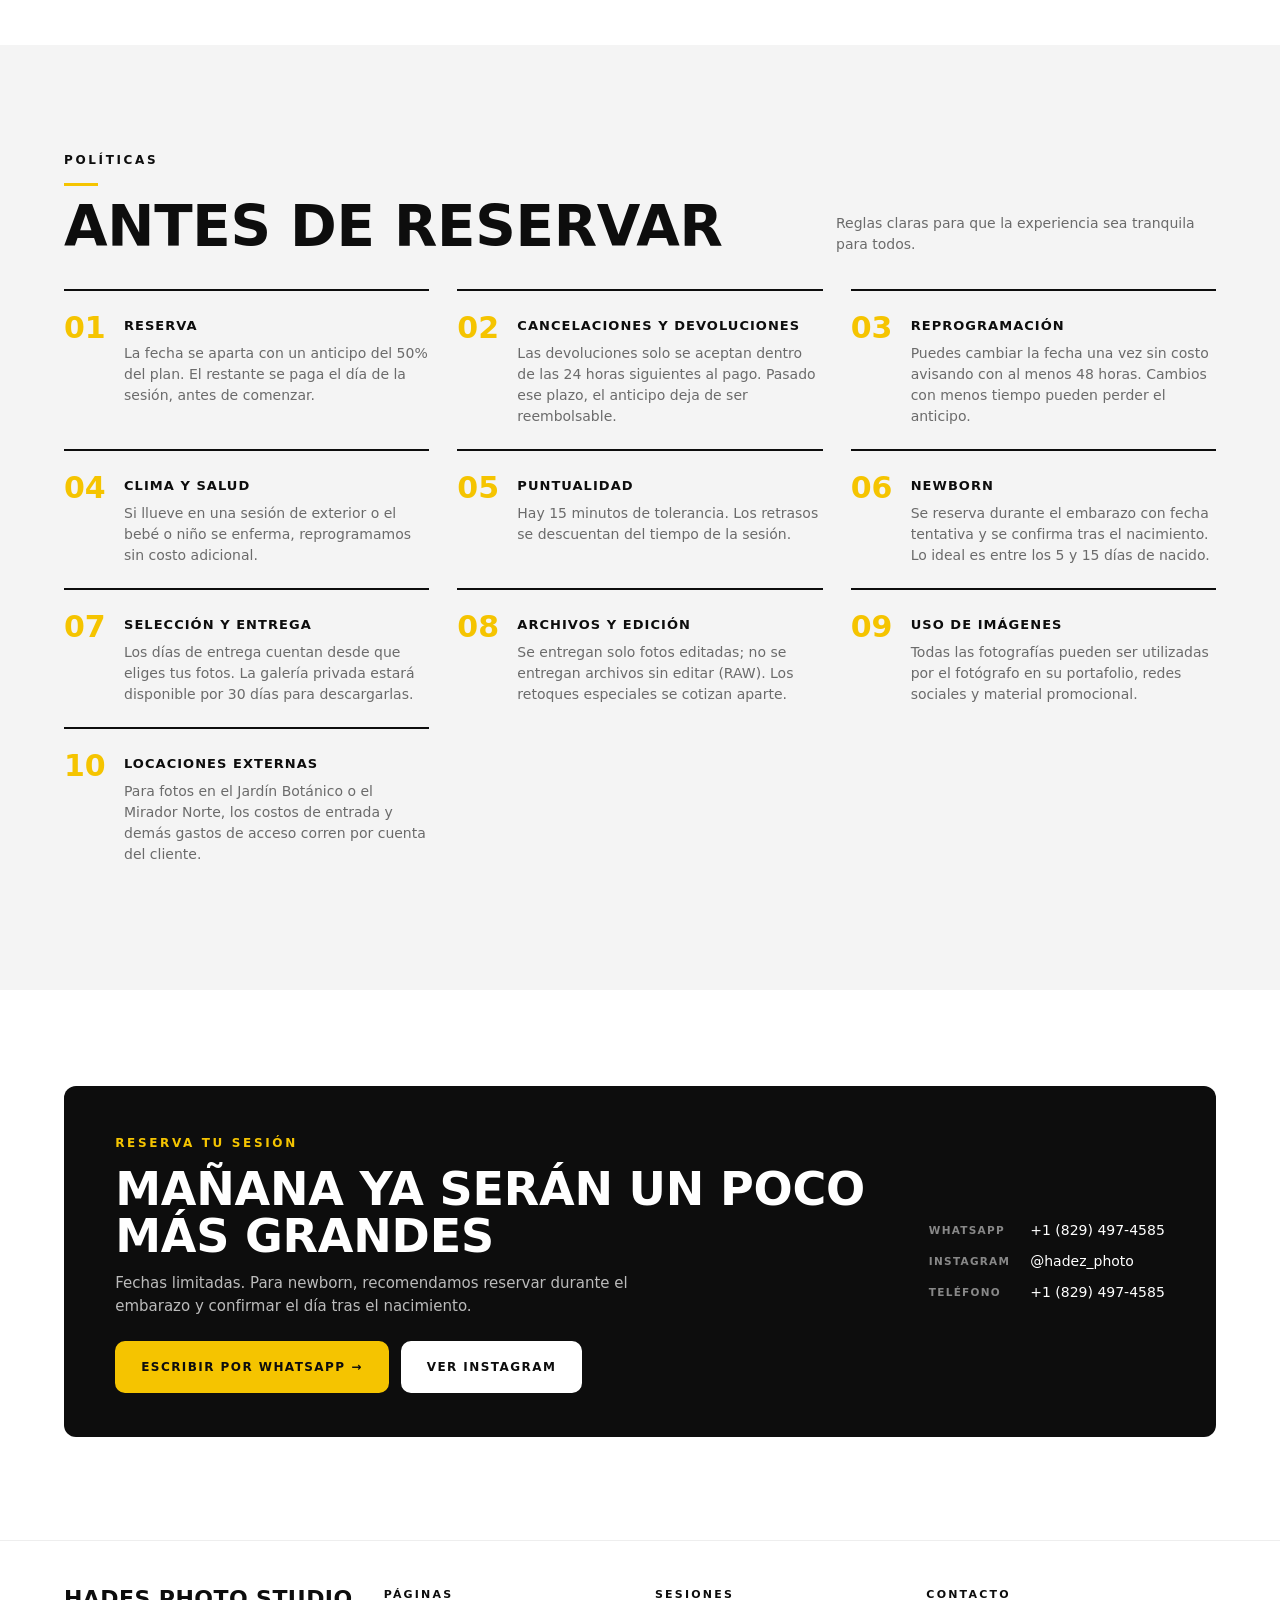
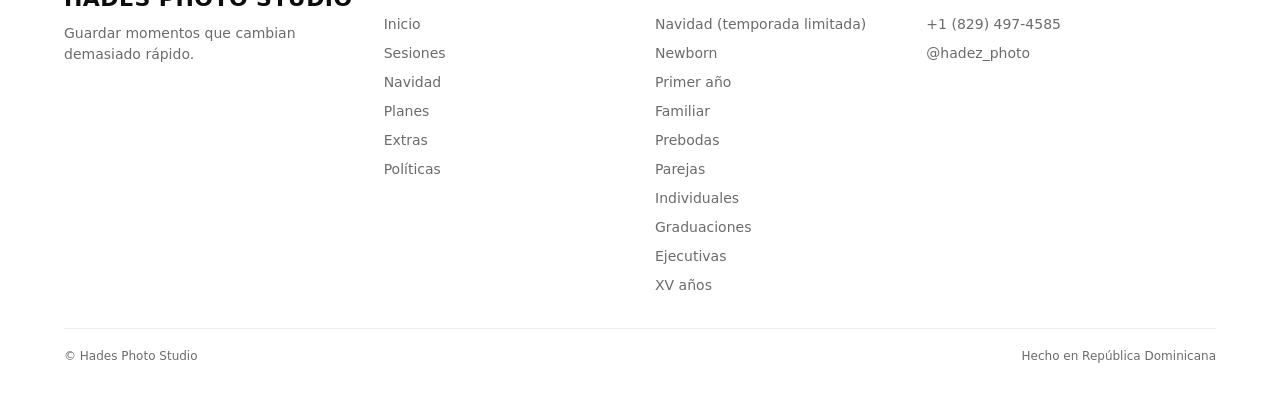
